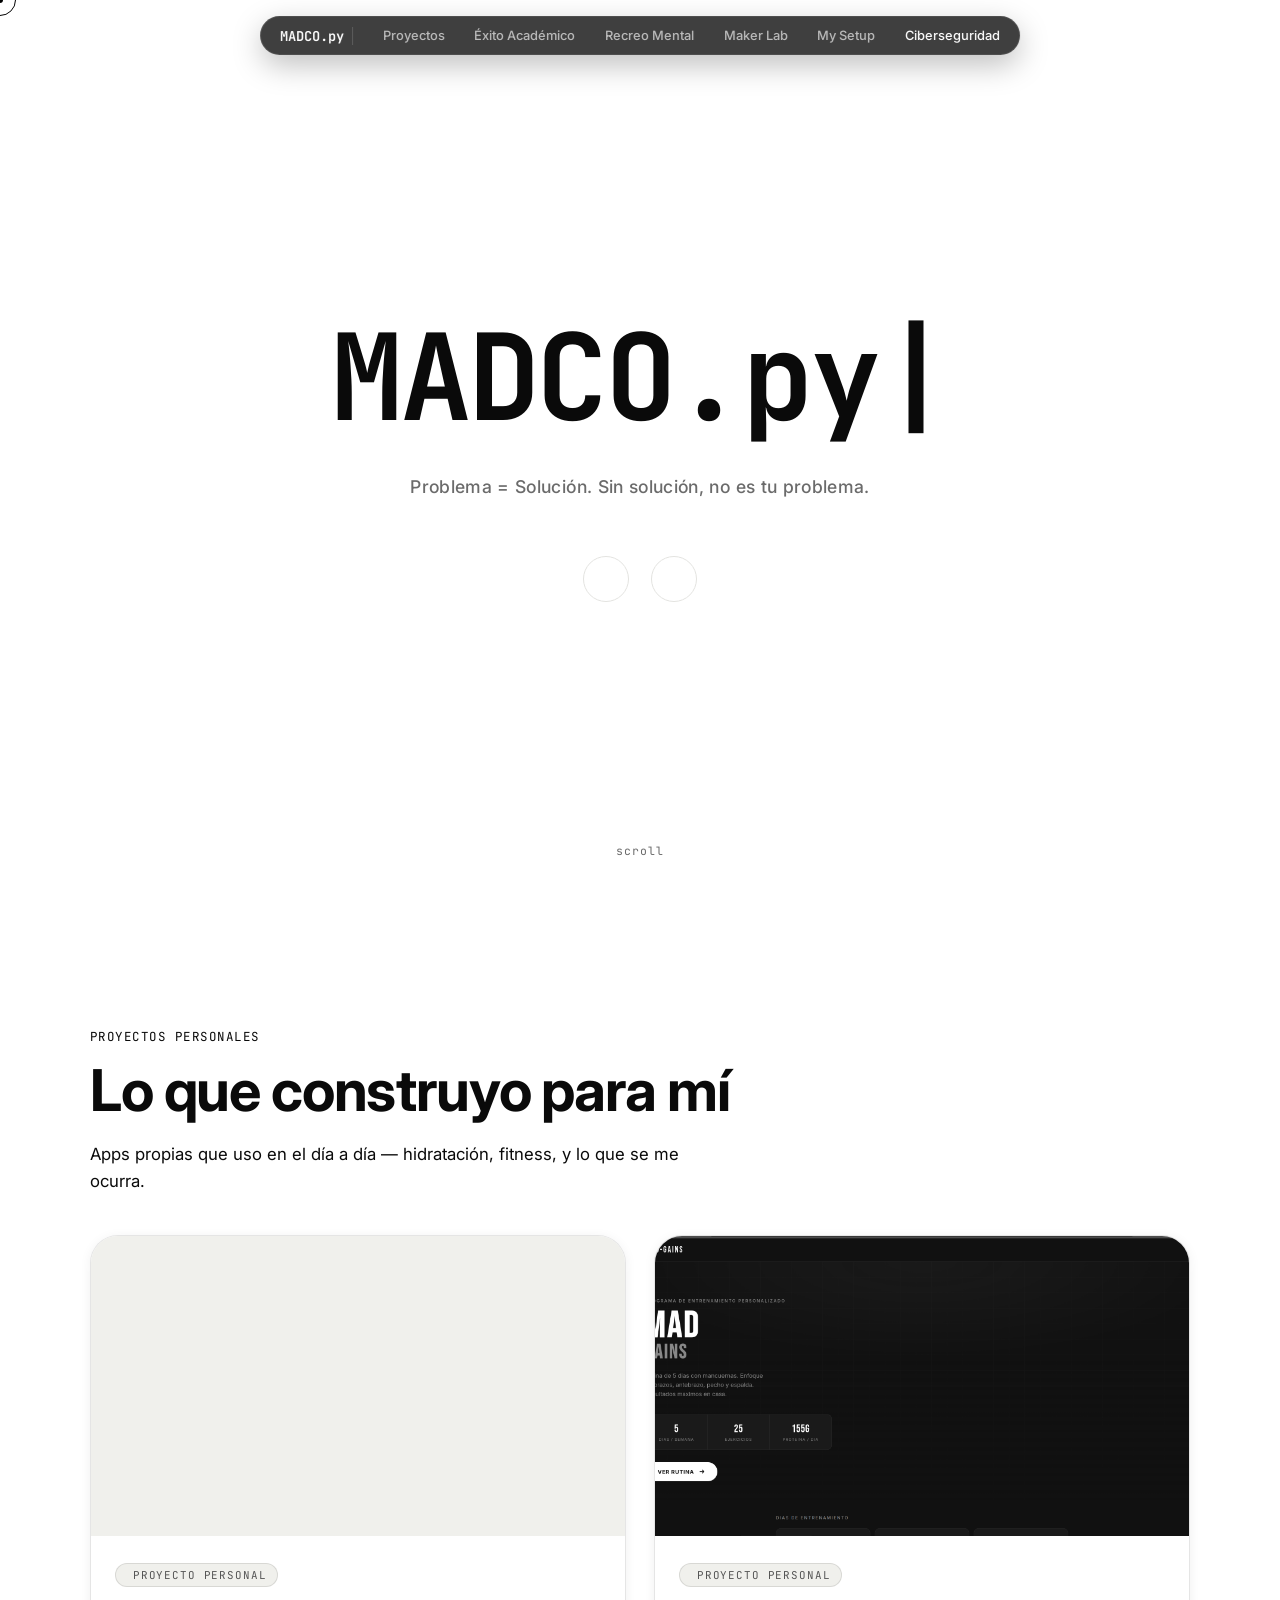
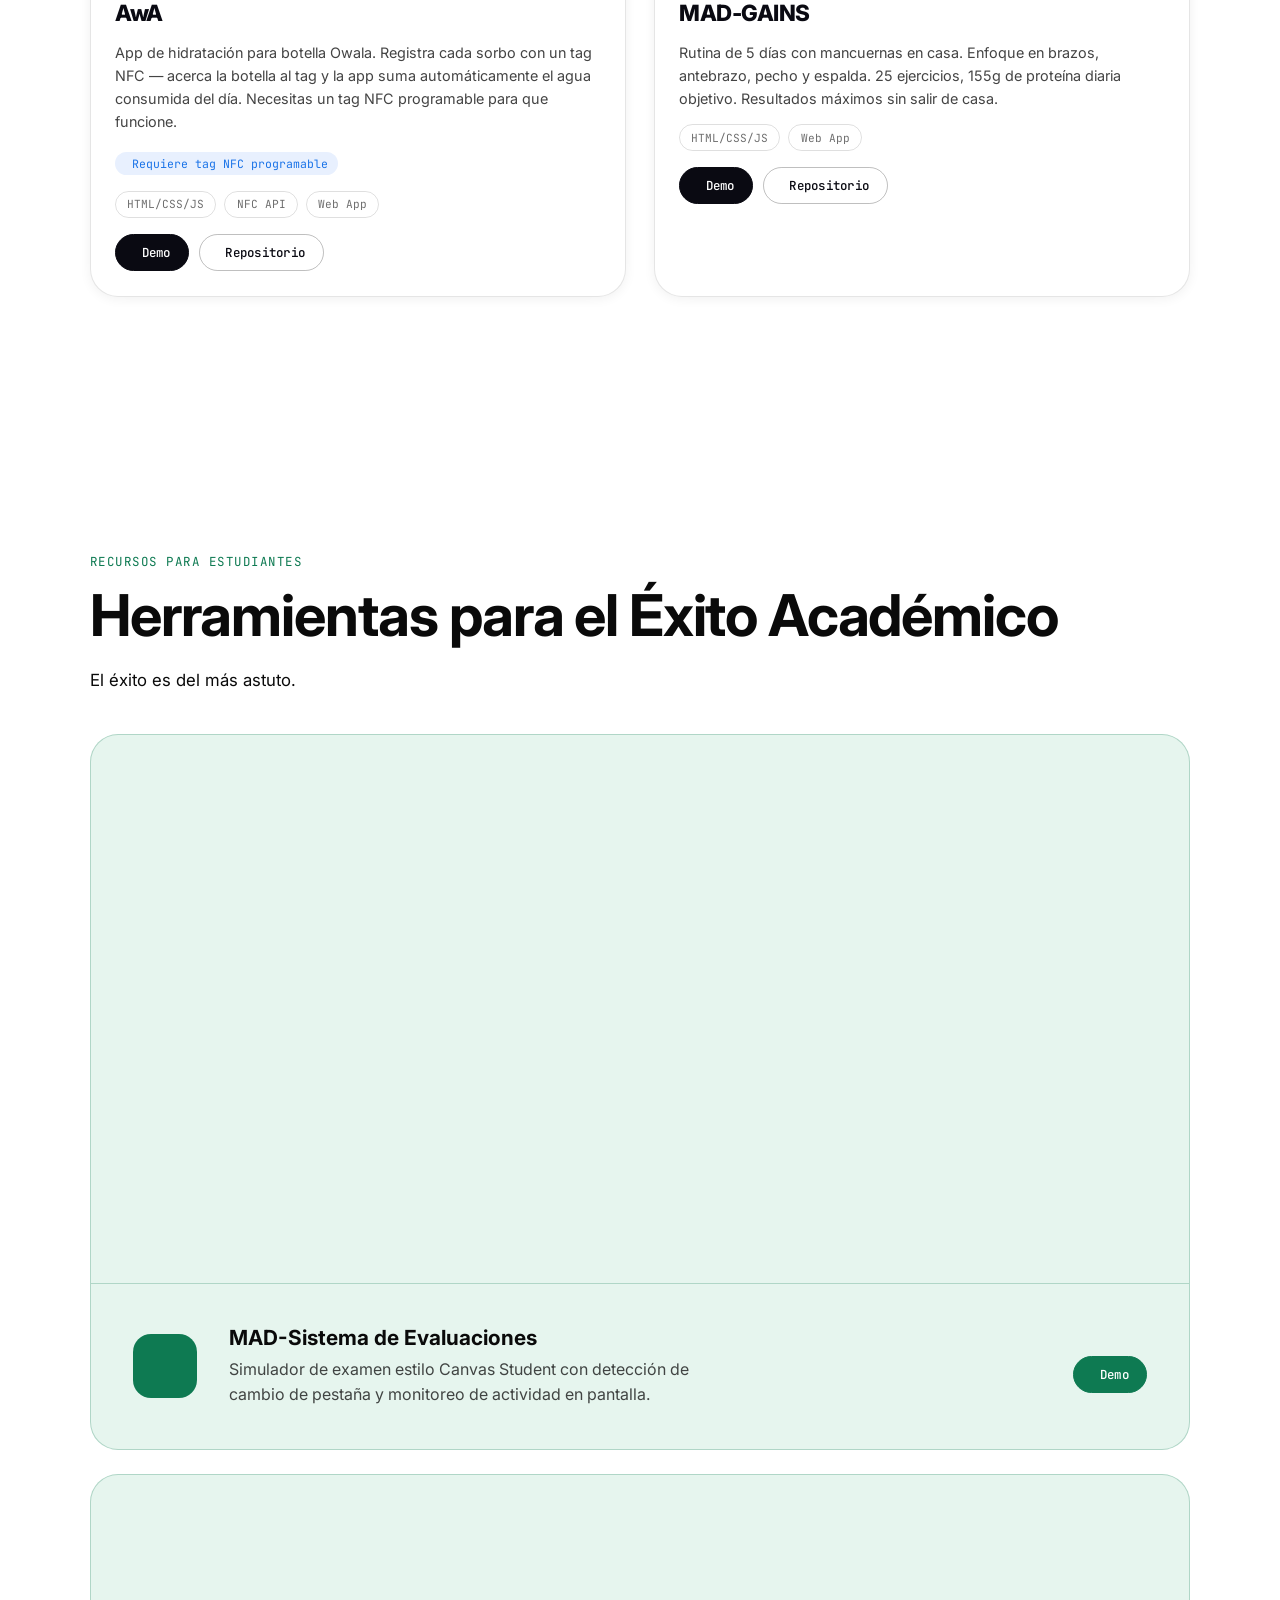
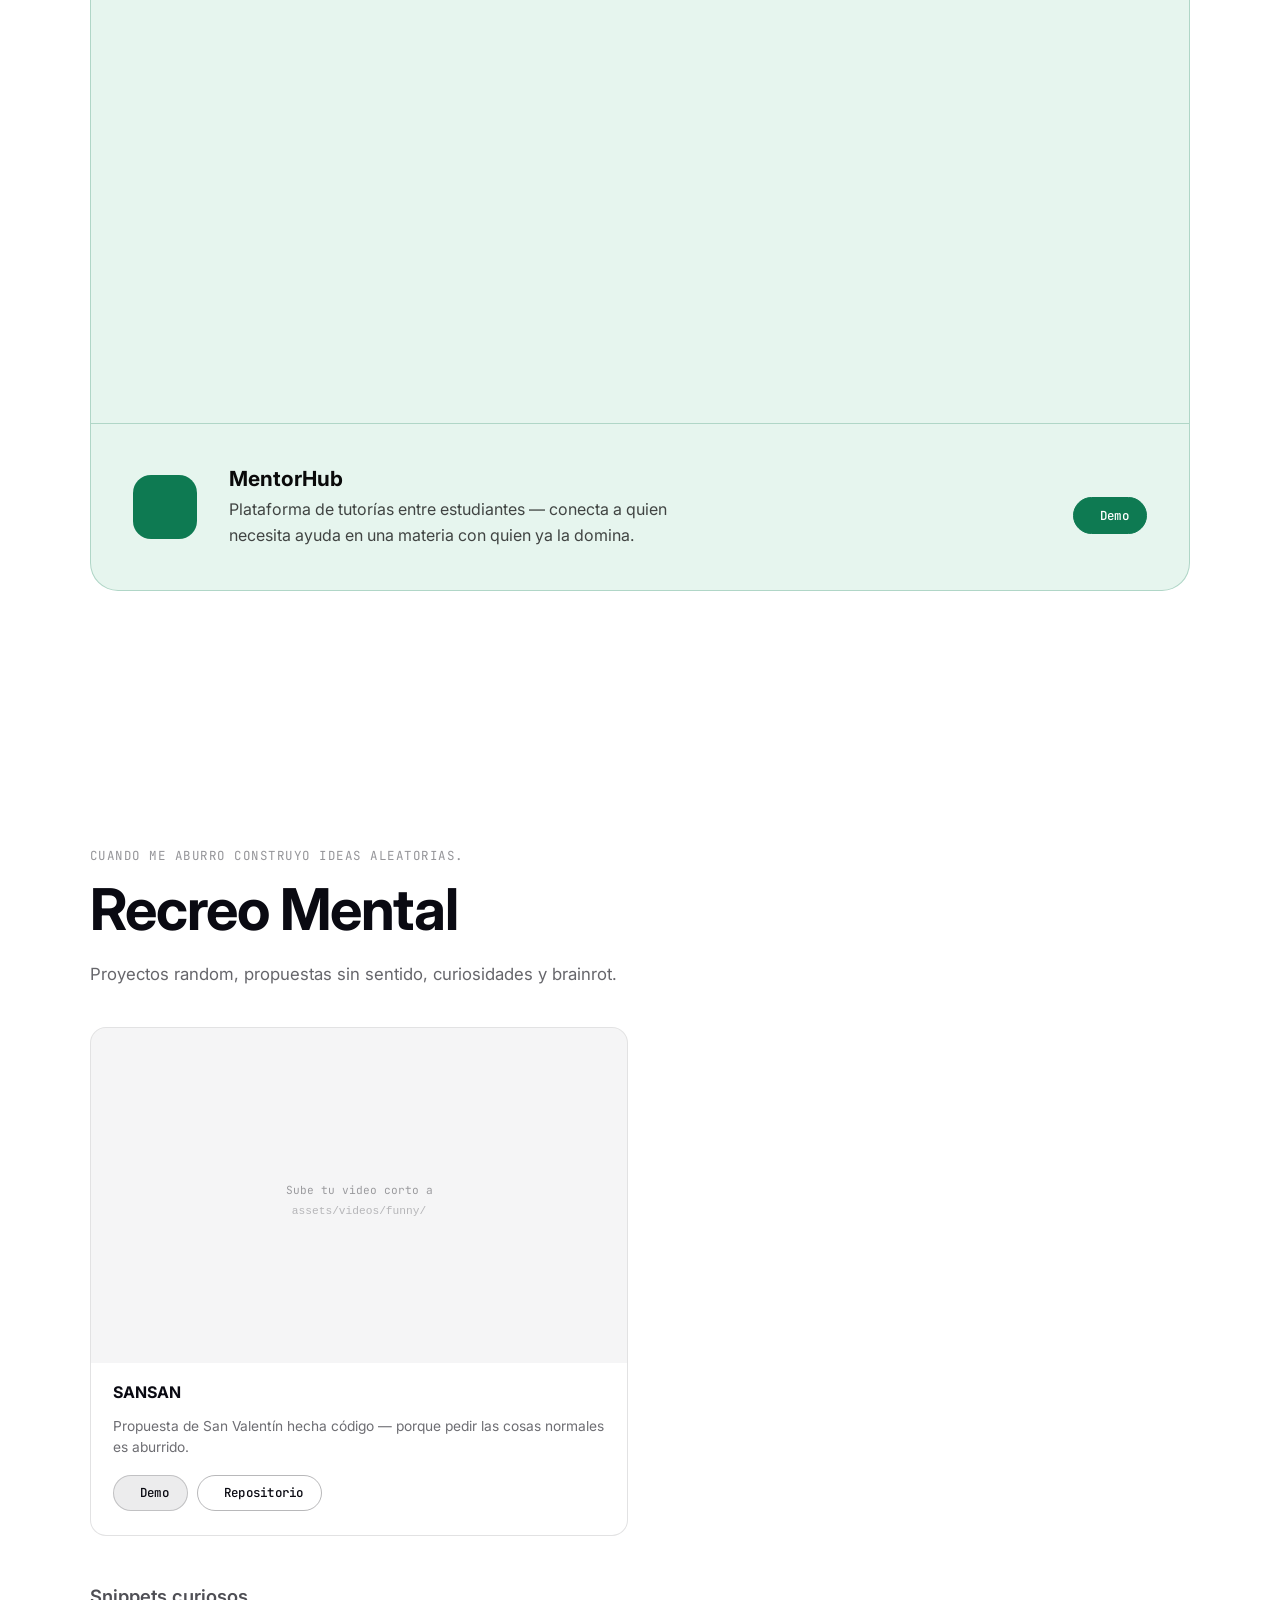
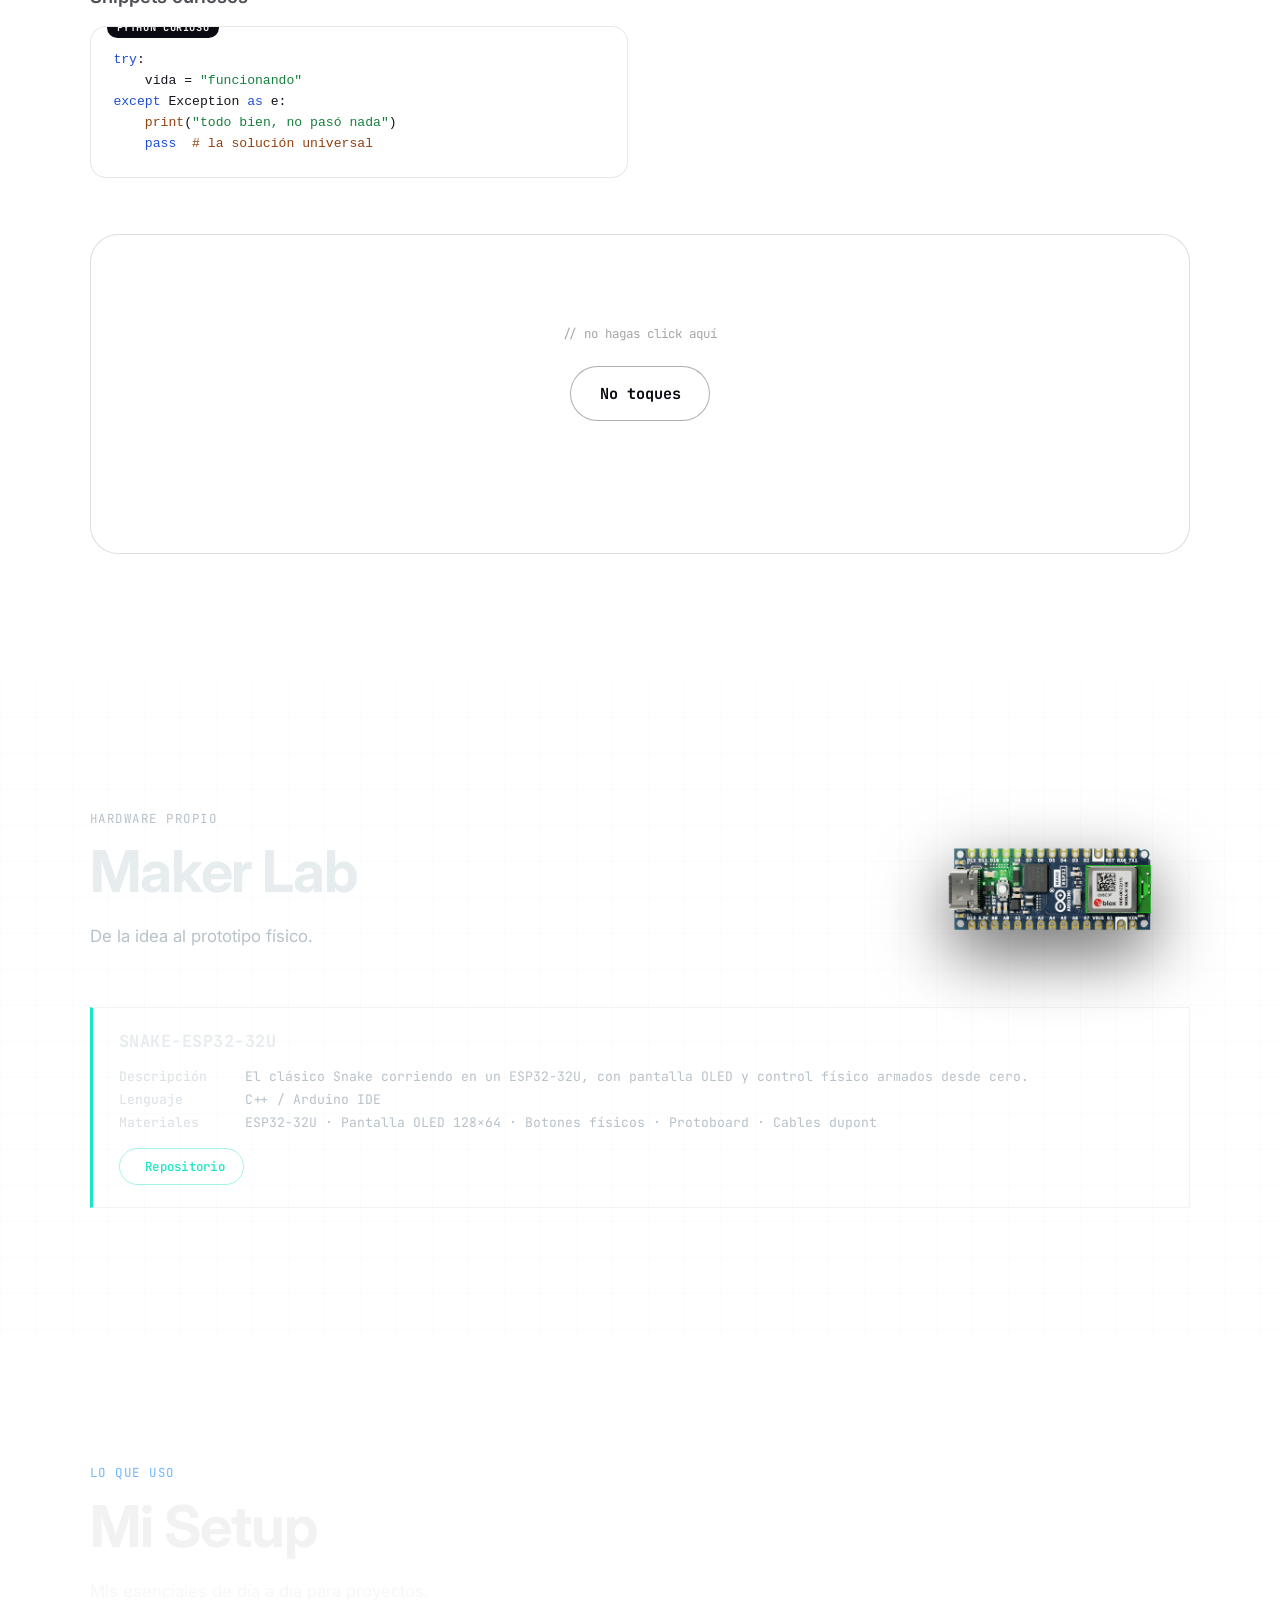
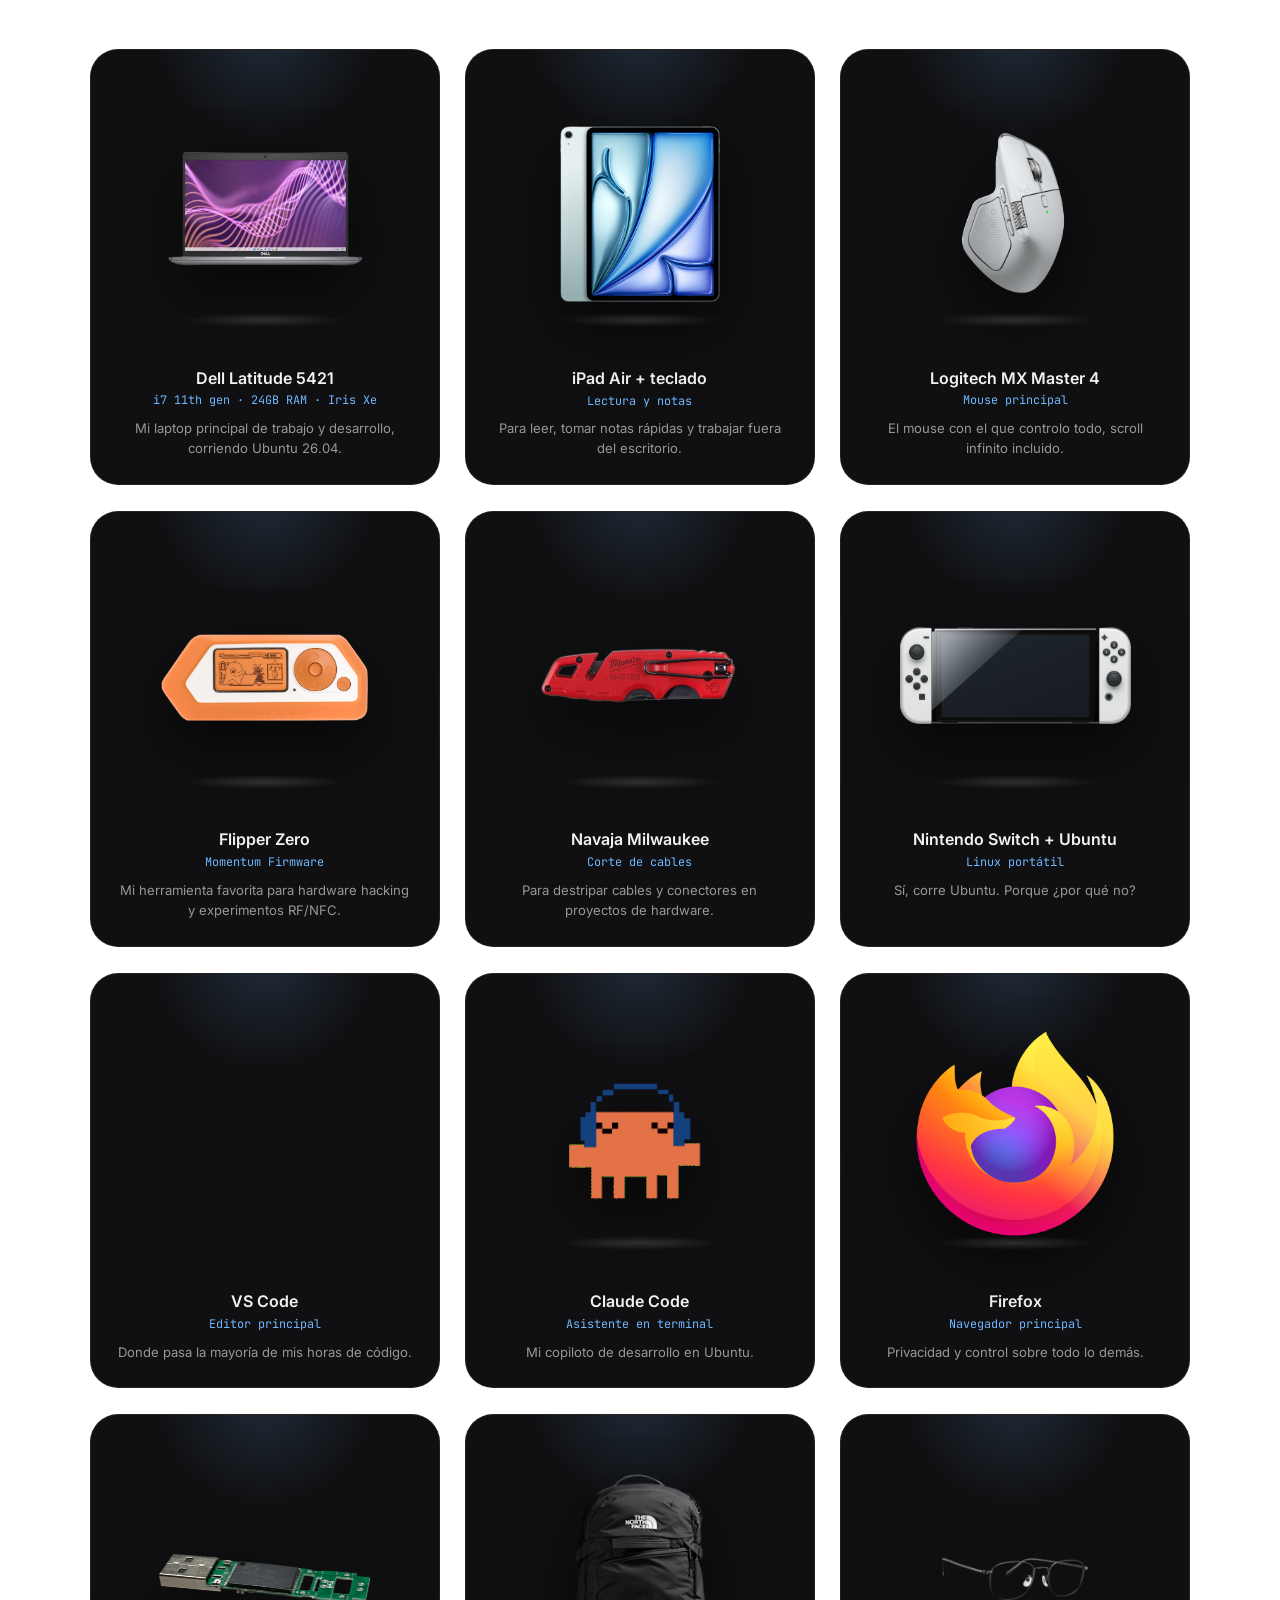
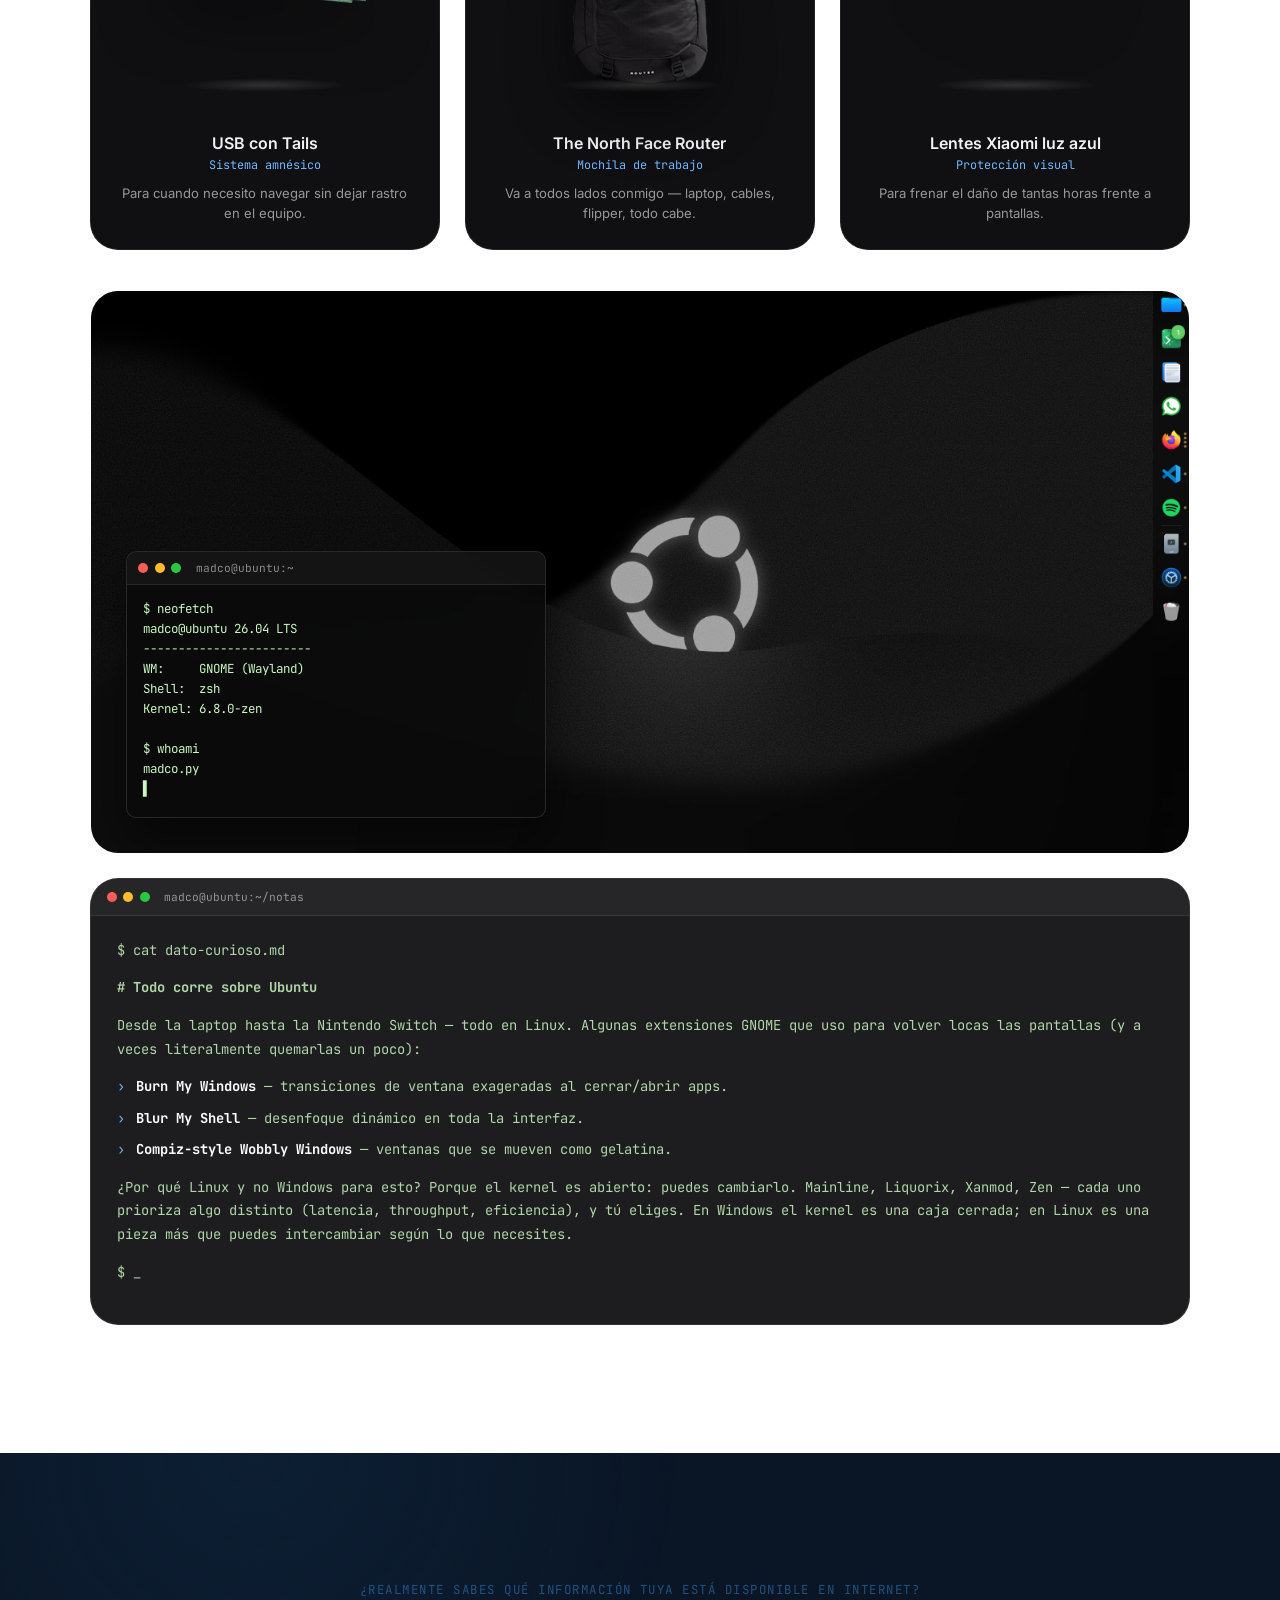
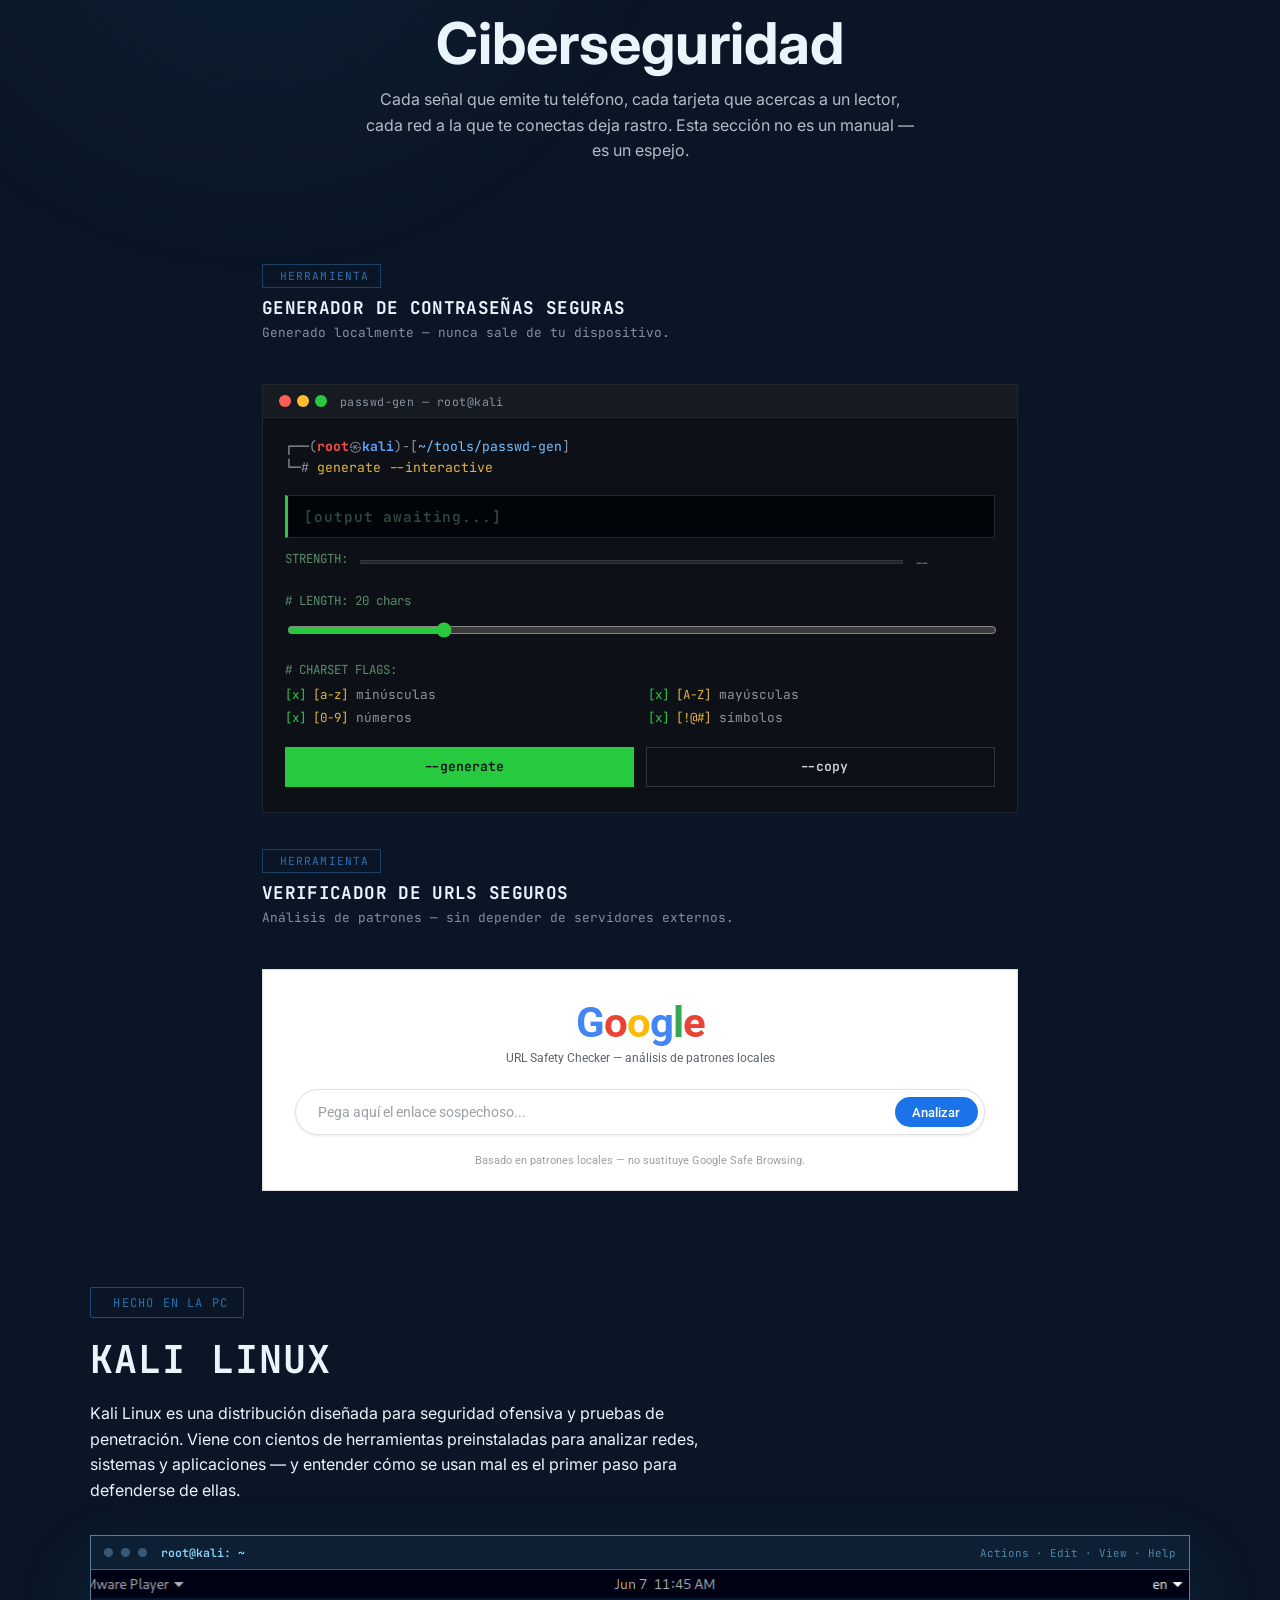
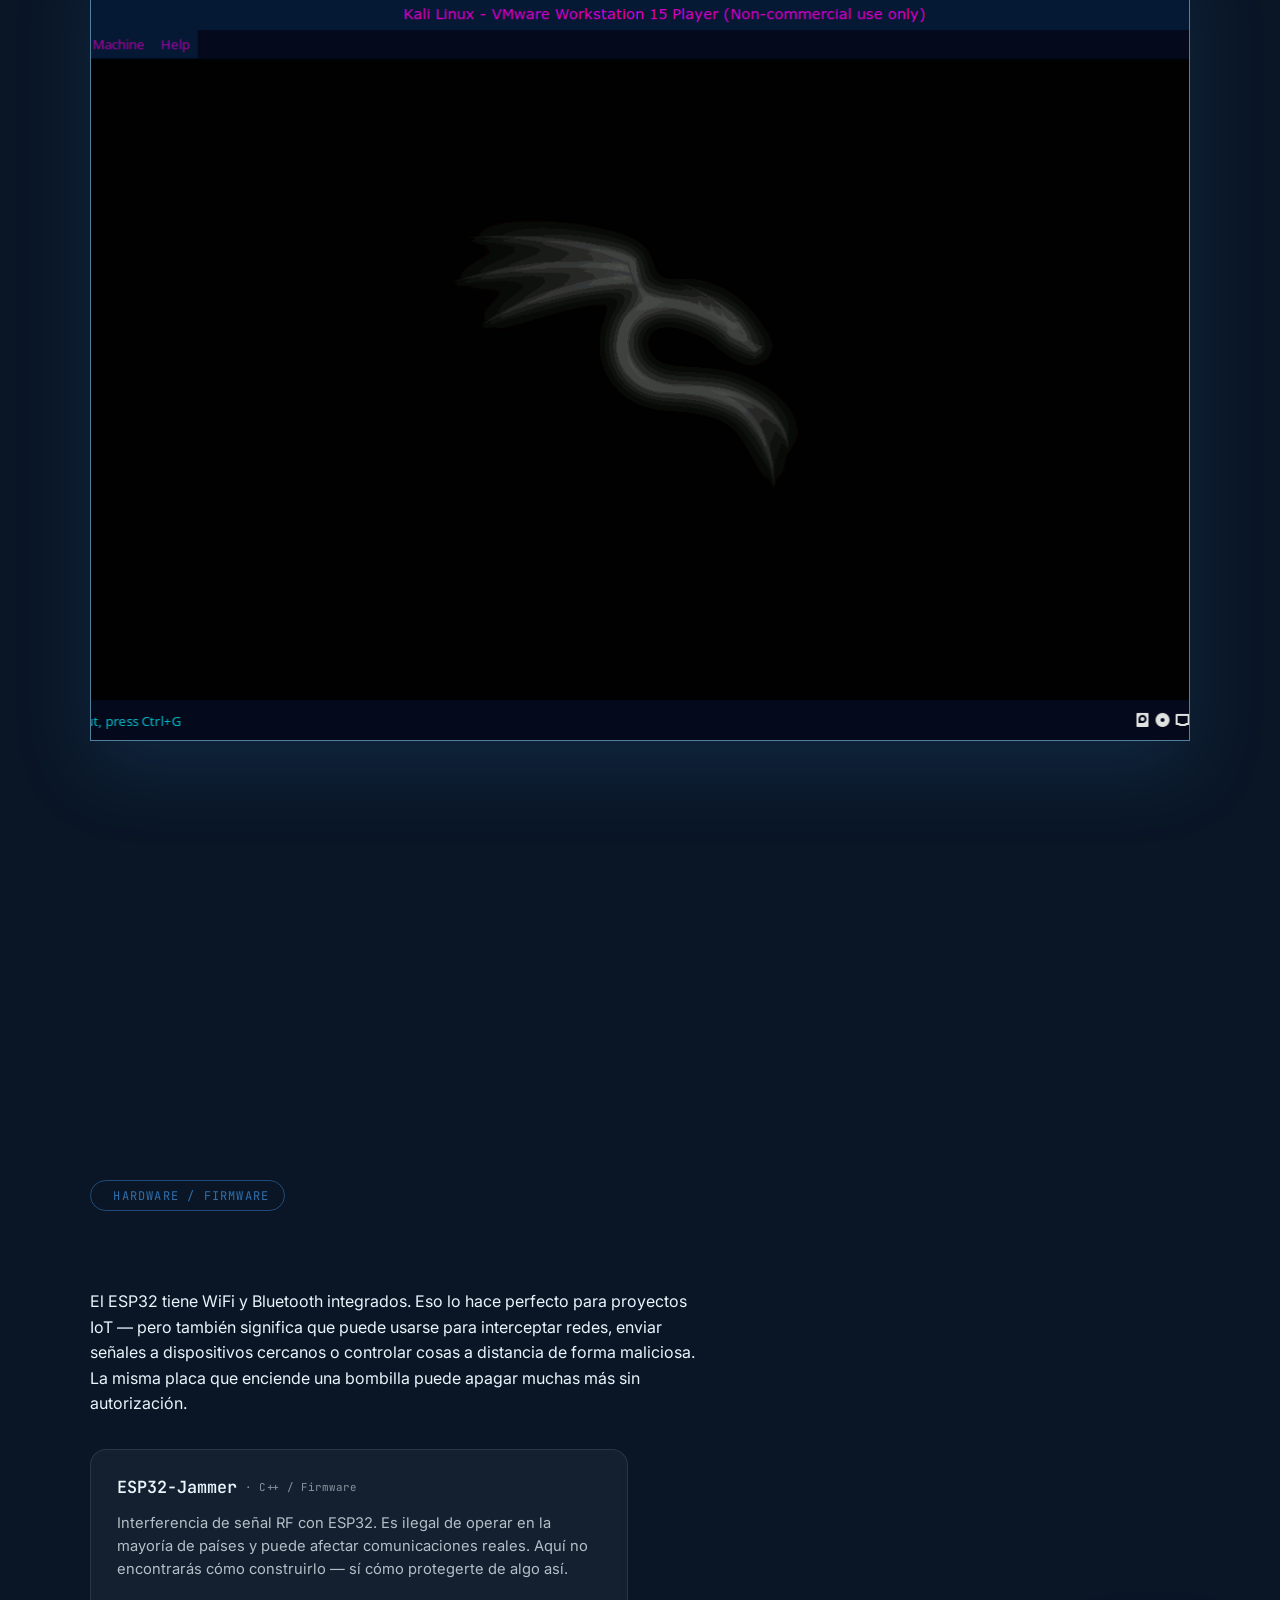
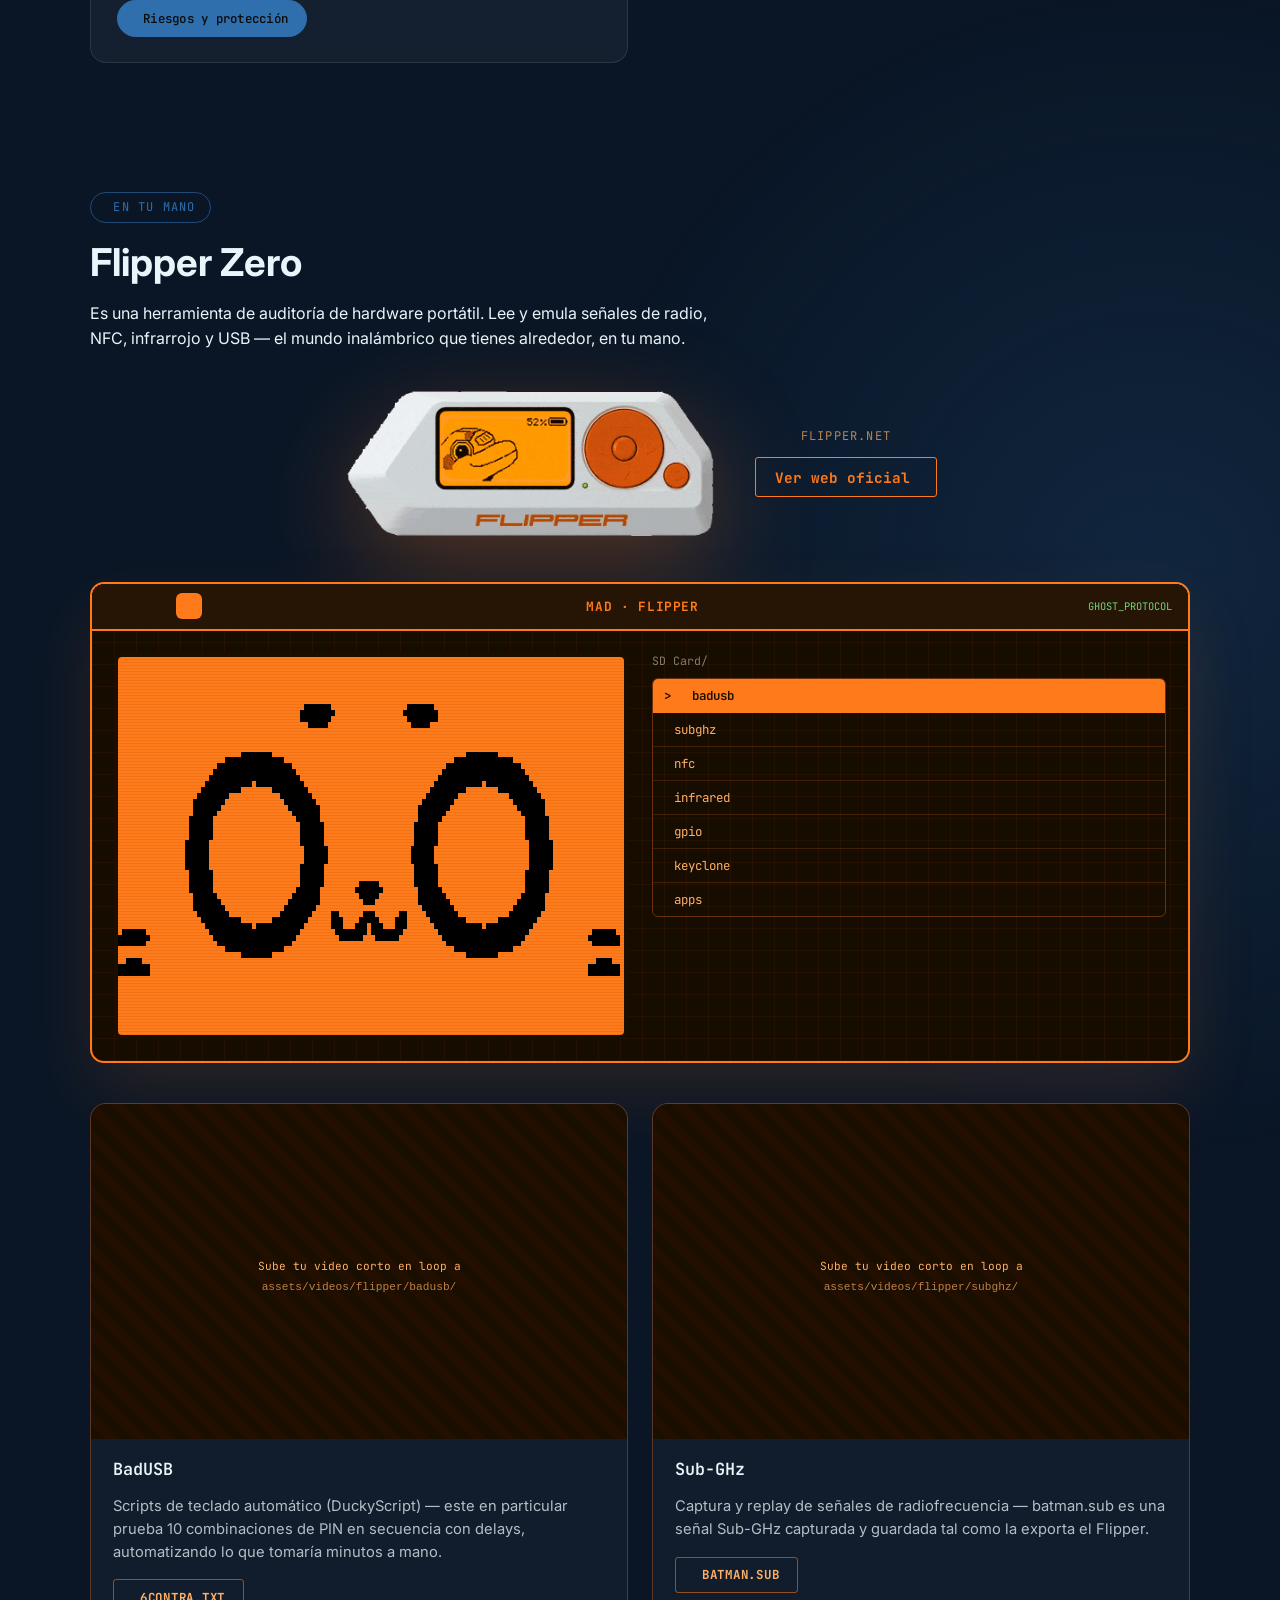
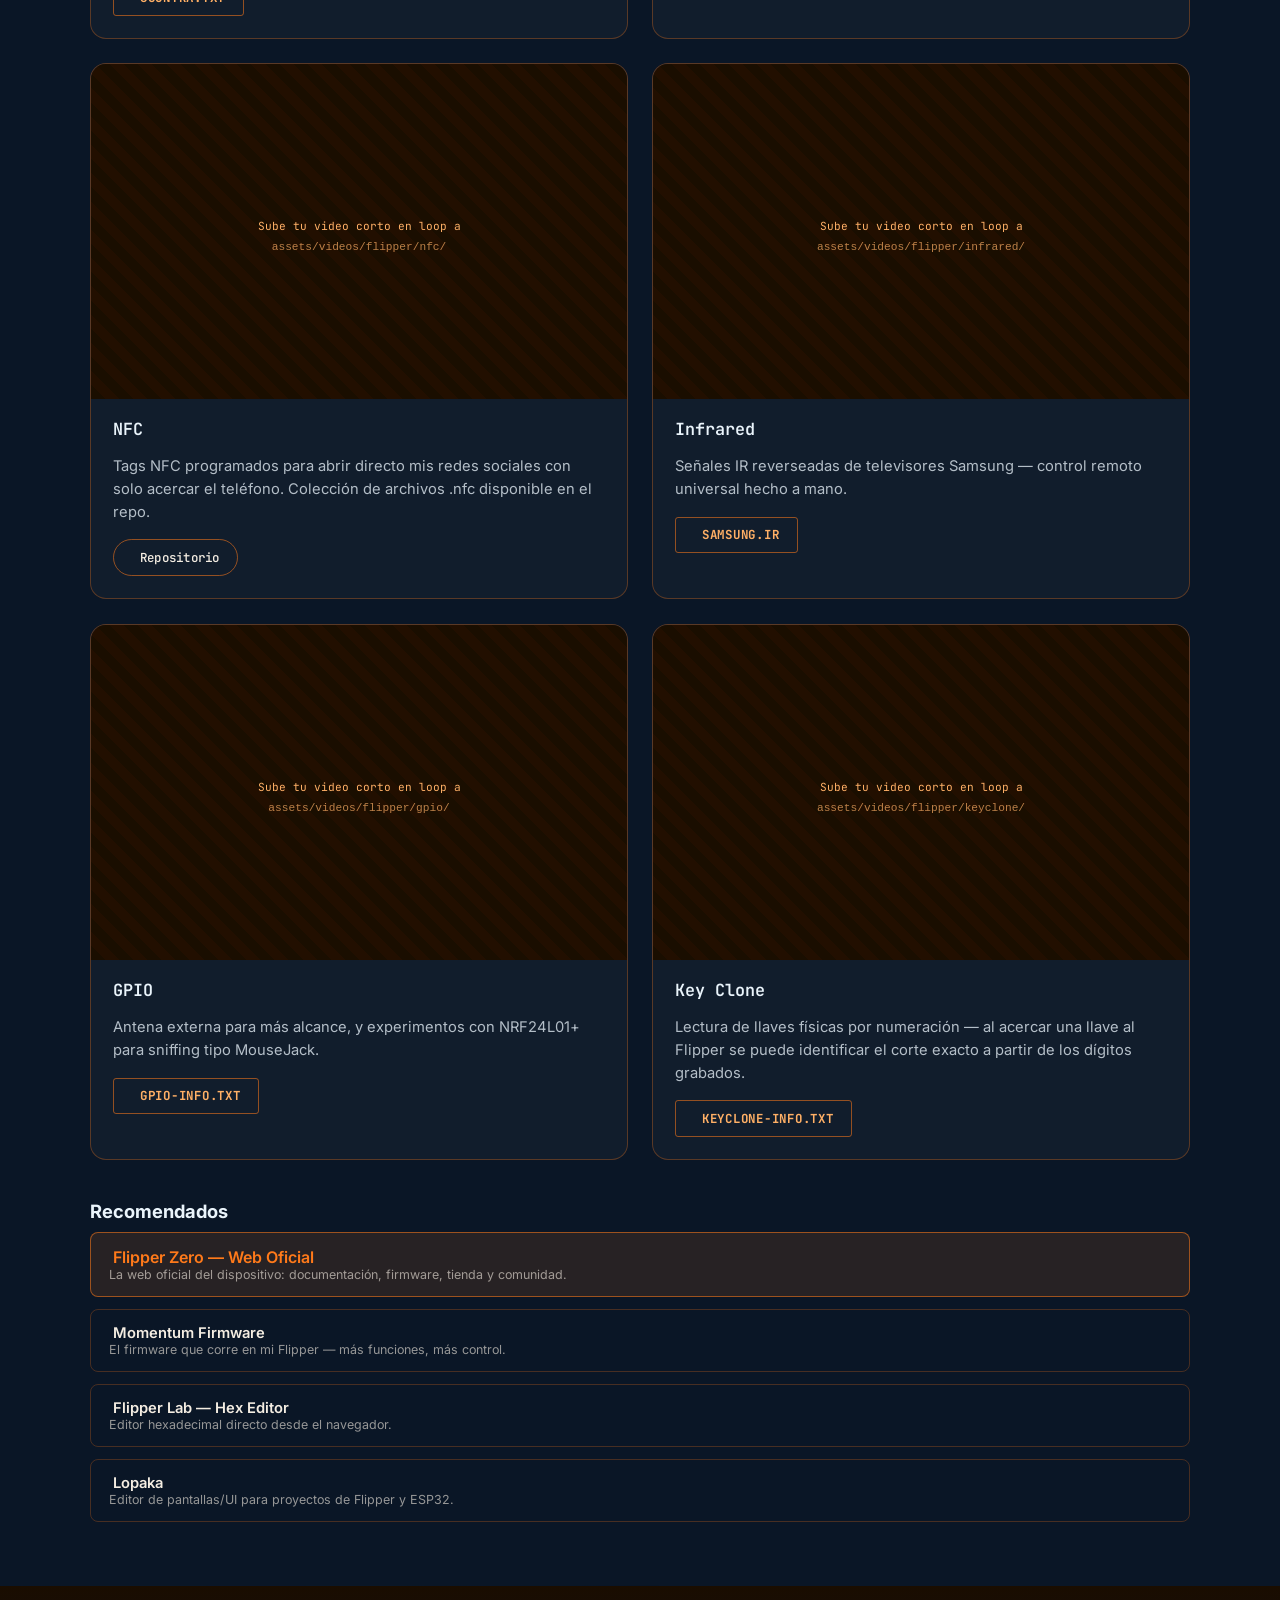
==== madweb/madweb/index.html @ 79e35814 "NEW" ====
<!DOCTYPE html>
<html lang="es">
<head>
<meta charset="UTF-8">
<meta name="viewport" content="width=device-width, initial-scale=1.0, viewport-fit=cover">
<title>MADCO.py</title>
<meta name="description" content="MADCO.py — builder, hacker, curioso. Hub de proyectos personales, ciberseguridad, hardware hacking y cosas divertidas.">

<link rel="preconnect" href="https://fonts.googleapis.com">
<link rel="preconnect" href="https://fonts.gstatic.com" crossorigin>
<link href="https://fonts.googleapis.com/css2?family=Roboto:wght@400;500;700&family=Inter:wght@400;500;600;700;800&family=JetBrains+Mono:wght@400;500;600;700&display=swap" rel="stylesheet">
<link rel="stylesheet" href="https://unpkg.com/@phosphor-icons/web@2.1.1/src/regular/style.css">
<link rel="stylesheet" href="https://unpkg.com/@phosphor-icons/web@2.1.1/src/bold/style.css">

<link rel="stylesheet" href="css/variables.css">
<link rel="stylesheet" href="css/components.css">
<link rel="stylesheet" href="css/hero-freelance.css">
<link rel="stylesheet" href="css/funny-clean.css">
<link rel="stylesheet" href="css/ciberseguridad.css">
<link rel="stylesheet" href="css/esp32.css">
<link rel="stylesheet" href="css/lectura.css">
<link rel="stylesheet" href="css/estudiantes.css">
<link rel="stylesheet" href="css/setup.css">
<link rel="stylesheet" href="css/sections-new.css">
<link rel="stylesheet" href="css/mobile.css">
</head>
<body>

<!-- Fondo global controlado por JS -->
<div id="page-bg"></div>

<!-- ============ NAV ============ -->
<nav class="nav">
  <span class="nav__brand">MADCO.py</span>
  <a class="nav__link" href="#personal"><i class="ph ph-code-block"></i> Proyectos</a>
  <a class="nav__link" href="#estudiantes"><i class="ph ph-graduation-cap"></i> Éxito Académico</a>
  <a class="nav__link" href="#funny"><i class="ph ph-confetti"></i> Recreo Mental</a>
  <a class="nav__link" href="#esp32"><i class="ph ph-cpu"></i> Maker Lab</a>
  <a class="nav__link" href="#setup"><i class="ph ph-desktop"></i> My Setup</a>
  <a class="nav__link" href="#ciberseguridad"><i class="ph ph-shield-check"></i> Ciberseguridad</a>
</nav>

<!-- ============ HERO ============ -->
<header class="hero" id="hero">
  <h1 class="hero__filename" data-typing-target="MADCO.py">MADCO.py</h1>
  <p class="hero__tagline">Problema = Solución. Sin solución, no es tu problema.</p>
  <div class="hero__socials" data-mount="hero-socials"></div>
  <div class="hero__scroll-hint">
    <span>scroll</span>
    <i class="ph ph-arrow-down"></i>
  </div>
</header>

<!-- ============ PROYECTOS PERSONALES ============ -->
<section class="section personal page-section" id="personal" data-bg-color="245,245,243">
  <div class="section__inner">
    <div class="section__eyebrow reveal">Proyectos personales</div>
    <h2 class="section__title reveal">Lo que construyo para mí</h2>
    <p class="section__lead reveal">Apps propias que uso en el día a día — hidratación, fitness, y lo que se me ocurra.</p>
    <div class="personal-grid" data-mount="personal"></div>
  </div>
</section>

<!-- ============ ESTUDIANTES ============ -->
<section class="section estudiantes page-section" id="estudiantes" data-bg-color="240,240,236">
  <div class="section__inner">
    <div class="section__eyebrow estudiantes__eyebrow reveal">Recursos para estudiantes</div>
    <h2 class="section__title reveal">Herramientas para el Éxito Académico</h2>
    <p class="section__lead reveal">El éxito es del más astuto.</p>
    <div style="margin-top:2.5rem;" data-mount="student"></div>
  </div>
</section>

<!-- ============ COSAS GRACIOSAS (versión limpia) ============ -->
<section class="section funny-clean page-section" id="funny" data-bg-color="232,232,226">
  <div class="section__inner">
    <div class="section__eyebrow funny-clean__eyebrow reveal">Cuando me aburro construyo ideas aleatorias.</div>
    <h2 class="section__title funny-clean__title reveal">Recreo Mental</h2>
    <p class="section__lead funny-clean__lead reveal">Proyectos random, propuestas sin sentido, curiosidades y brainrot.</p>

    <div class="grid grid-2" style="margin-top:2.5rem;" data-mount="funny-projects"></div>

    <h3 class="funny-clean__subhead reveal">Snippets curiosos</h3>
    <div class="grid grid-2" style="margin-top:1.2rem;" data-mount="funny-snippets"></div>

    <div class="chaos-zone reveal" data-chaos-zone>
      <div class="chaos-zone__label">// no hagas click aquí</div>
      <button class="chaos-btn" data-chaos-initial>No toques</button>
      <div class="chaos-zone__done" data-chaos-done>Bueno, ya paraste el caos. Sabía que ibas a tocarlo.</div>
    </div>
  </div>
</section>

<!-- ============ ARDUINO & ESP32 ============ -->
<section class="section esp32 page-section" id="esp32" data-bg-color="12,13,13">
  <div class="section__inner">
    <div class="esp32__intro">
      <div>
        <div class="section__eyebrow esp32__eyebrow reveal">Hardware propio</div>
        <h2 class="section__title esp32__title reveal">Maker Lab</h2>
        <p class="section__lead reveal" style="color:var(--esp32-silver)">De la idea al prototipo físico.</p>
      </div>
      <img class="esp32-board-badge reveal" src="assets/img/esp32/esp32-board.gif" alt="Placa ESP32">
    </div>
    <div class="maker-list" data-mount="esp32"></div>
  </div>
</section>

<!-- ============ MI SETUP ============ -->
<section class="section setup page-section" id="setup" data-bg-color="28,26,24">
  <div class="section__inner">
    <div class="section__eyebrow setup__eyebrow reveal">Lo que uso</div>
    <h2 class="section__title setup__title reveal">Mi Setup</h2>
    <p class="section__lead setup__lead reveal">Mis esenciales de día a día para proyectos.</p>
    <div class="product-grid" style="margin-top:2.8rem;" data-mount="setup"></div>

    <div class="desktop-showcase reveal">
      <img class="desktop-showcase__bg" src="assets/img/setup/ubuntu-desktop.png" alt="Escritorio de Ubuntu de MADCO.py">
      <div class="terminal-overlay">
        <div class="terminal-overlay__bar">
          <span class="terminal-overlay__dot" style="background:#ff5f56"></span>
          <span class="terminal-overlay__dot" style="background:#ffbd2e"></span>
          <span class="terminal-overlay__dot" style="background:#27c93f"></span>
          <span class="terminal-overlay__title">madco@ubuntu:~</span>
        </div>
        <pre class="terminal-overlay__body" id="ubuntu-terminal-body"></pre>
      </div>
    </div>

    <div class="terminal-panel reveal">
      <div class="terminal-panel__bar">
        <span class="terminal-overlay__dot" style="background:#ff5f56"></span>
        <span class="terminal-overlay__dot" style="background:#ffbd2e"></span>
        <span class="terminal-overlay__dot" style="background:#27c93f"></span>
        <span class="terminal-overlay__title">madco@ubuntu:~/notas</span>
      </div>
      <div class="terminal-panel__body">
        <p class="terminal-panel__prompt">$ cat dato-curioso.md</p>
        <p class="terminal-panel__h"># Todo corre sobre Ubuntu</p>
        <p>Desde la laptop hasta la Nintendo Switch — todo en Linux. Algunas extensiones GNOME que uso para volver locas las pantallas (y a veces literalmente quemarlas un poco):</p>
        <ul>
          <li><strong>Burn My Windows</strong> — transiciones de ventana exageradas al cerrar/abrir apps.</li>
          <li><strong>Blur My Shell</strong> — desenfoque dinámico en toda la interfaz.</li>
          <li><strong>Compiz-style Wobbly Windows</strong> — ventanas que se mueven como gelatina.</li>
        </ul>
        <p>¿Por qué Linux y no Windows para esto? Porque el kernel es abierto: puedes cambiarlo. Mainline, Liquorix, Xanmod, Zen — cada uno prioriza algo distinto (latencia, throughput, eficiencia), y tú eliges. En Windows el kernel es una caja cerrada; en Linux es una pieza más que puedes intercambiar según lo que necesites.</p>
        <p class="terminal-panel__prompt">$ _</p>
      </div>
    </div>
  </div>
</section>

<!-- ============ CIBERSEGURIDAD ============ -->
<section class="ciber-path page-section" id="ciberseguridad" data-bg-color="10,22,38">

  <div class="ciber-path__intro reveal">
    <div class="section__eyebrow" style="color:var(--ciber-live-accent)">¿Realmente sabes qué información tuya está disponible en Internet?</div>
    <h2>Ciberseguridad</h2>
    <p>Cada señal que emite tu teléfono, cada tarjeta que acercas a un lector, cada red a la que te conectas deja rastro. Esta sección no es un manual — es un espejo.</p>
  </div>


  <!-- ============ HERRAMIENTAS INTERACTIVAS ============ -->
  <div class="ciber-tools">

    <div class="ciber-tool-heading">
      <span class="ciber-tool-heading__tag"><i class="ph ph-terminal-window"></i> Herramienta</span>
      <h4 class="ciber-tool-heading__title">Generador de Contraseñas Seguras</h4>
      <p class="ciber-tool-heading__desc">Generado localmente — nunca sale de tu dispositivo.</p>
    </div>
    <!-- TERMINAL KALI: Generador de contraseñas -->
    <div class="kali-term">
      <div class="kali-term__bar">
        <div class="kali-term__dots"><span></span><span></span><span></span></div>
        <span class="kali-term__title">passwd-gen — root@kali</span>
      </div>
      <div class="kali-term__body">
        <p class="kali-prompt"><span class="kp-path">┌──(<span class="kp-user">root</span>㉿<span class="kp-host">kali</span>)-[<span class="kp-dir">~/tools/passwd-gen</span>]</span></p>
        <p class="kali-prompt"><span class="kp-arrow">└─# </span><span class="kp-cmd">generate --interactive</span></p>

        <div class="kali-section">
          <input type="text" id="ciber-pwd-output" class="kali-output" readonly placeholder="[output awaiting...]">
          <div class="kali-strength-row">
            <span class="kali-comment">STRENGTH:</span>
            <div class="kali-strength-track"><div class="kali-strength-fill" id="ciber-strength-bar"></div></div>
            <span class="kali-strength-val" id="ciber-strength-label">--</span>
          </div>
        </div>

        <div class="kali-section">
          <span class="kali-comment"># LENGTH: <span id="ciber-pwd-length-val">20</span> chars</span>
          <input type="range" id="ciber-pwd-length" min="8" max="64" value="20" class="kali-slider">
        </div>

        <div class="kali-section">
          <span class="kali-comment"># CHARSET FLAGS:</span>
          <div class="kali-opts">
            <label class="kali-opt"><input type="checkbox" id="ciber-opt-lower" checked><span class="kali-flag">[a-z]</span> minúsculas</label>
            <label class="kali-opt"><input type="checkbox" id="ciber-opt-upper" checked><span class="kali-flag">[A-Z]</span> mayúsculas</label>
            <label class="kali-opt"><input type="checkbox" id="ciber-opt-nums"  checked><span class="kali-flag">[0-9]</span> números</label>
            <label class="kali-opt"><input type="checkbox" id="ciber-opt-syms"  checked><span class="kali-flag">[!@#]</span> símbolos</label>
          </div>
        </div>

        <div class="kali-btns">
          <button id="ciber-gen-btn" class="kali-btn kali-btn--exec"><i class="ph ph-arrows-clockwise"></i> --generate</button>
          <button id="ciber-copy-btn" class="kali-btn kali-btn--copy"><i class="ph ph-copy"></i> --copy</button>
        </div>
      </div>
    </div>

    <div class="ciber-tool-heading">
      <span class="ciber-tool-heading__tag"><i class="ph ph-globe"></i> Herramienta</span>
      <h4 class="ciber-tool-heading__title">Verificador de URLs Seguros</h4>
      <p class="ciber-tool-heading__desc">Análisis de patrones — sin depender de servidores externos.</p>
    </div>
    <!-- GOOGLE STYLE: Analizador de URLs -->
    <div class="goog-card">
      <div class="goog-logo" aria-label="Google">
        <span style="color:#4285F4">G</span><span style="color:#EA4335">o</span><span style="color:#FBBC05">o</span><span style="color:#4285F4">g</span><span style="color:#34A853">l</span><span style="color:#EA4335">e</span>
      </div>
      <p class="goog-subtitle">URL Safety Checker — análisis de patrones locales</p>
      <div class="goog-searchbar">
        <i class="ph ph-magnifying-glass goog-searchbar__icon"></i>
        <input type="text" id="url-input" class="goog-searchbar__input" placeholder="Pega aquí el enlace sospechoso...">
        <button id="url-analyze-btn" class="goog-searchbar__btn">Analizar</button>
      </div>
      <div id="url-result"></div>
      <p class="goog-disclaimer">Basado en patrones locales — no sustituye Google Safe Browsing.</p>
    </div>

  </div>

  <div class="ciber-block" id="ciber-bloque-kali">
    <div class="ciber-block__inner">
      <span class="ciber-block__tag"><i class="ph ph-terminal-window"></i> Hecho en la PC</span>
      <h3 class="ciber-block__title reveal">Kali Linux</h3>
      <p class="ciber-block__lead reveal">Kali Linux es una distribución diseñada para seguridad ofensiva y pruebas de penetración. Viene con cientos de herramientas preinstaladas para analizar redes, sistemas y aplicaciones — y entender cómo se usan mal es el primer paso para defenderse de ellas.</p>
      <div class="kali-window reveal">
        <div class="kali-window__bar">
          <span class="kali-window__dot"></span><span class="kali-window__dot"></span><span class="kali-window__dot"></span>
          <span class="kali-window__title">root@kali: ~</span>
          <span class="kali-window__menu">Actions · Edit · View · Help</span>
        </div>
        <div class="kali-window__screen">
          <img src="assets/img/ciberseguridad/kali-undercover.gif" alt="Kali Linux" class="kali-window__gif">
        </div>
      </div>
      <div class="grid grid-2" data-mount="ciber-kali"></div>
    </div>
  </div>

  <div class="ciber-block" id="ciber-bloque-esp32">
    <div class="ciber-block__inner">
      <span class="ciber-block__tag"><i class="ph ph-cpu"></i> Hardware / Firmware</span>
      <h3 class="ciber-block__title reveal">ESP32</h3>
      <p class="ciber-block__lead reveal">El ESP32 tiene WiFi y Bluetooth integrados. Eso lo hace perfecto para proyectos IoT — pero también significa que puede usarse para interceptar redes, enviar señales a dispositivos cercanos o controlar cosas a distancia de forma maliciosa. La misma placa que enciende una bombilla puede apagar muchas más sin autorización.</p>
      <div class="grid grid-2" data-mount="ciber-esp32"></div>
    </div>
  </div>

  <div class="ciber-block" id="ciber-bloque-flipper">
    <div class="ciber-block__inner">
      <span class="ciber-block__tag"><i class="ph ph-game-controller"></i> En tu mano</span>
      <h3 class="ciber-block__title reveal">Flipper Zero</h3>
      <p class="ciber-block__lead reveal">Es una herramienta de auditoría de hardware portátil. Lee y emula señales de radio, NFC, infrarrojo y USB — el mundo inalámbrico que tienes alrededor, en tu mano.</p>

      <!-- Flipper Zero device reveal -->
      <div class="flipper-device-reveal reveal">
        <img src="assets/img/ciberseguridad/flipper-device.gif" alt="Flipper Zero" class="flipper-device-gif">
        <div class="flipper-device-label">
          <span class="flipper-device-label__tag">flipper.net</span>
          <a href="https://flipper.net/" target="_blank" rel="noopener" class="flipper-device-label__link">
            Ver web oficial <i class="ph ph-arrow-up-right"></i>
          </a>
        </div>
      </div>

      <div class="flipper-window reveal">
        <div class="flipper-window__bar">
          <div class="flipper-window__tabs">
            <span class="flipper-window__tab"><i class="ph ph-info"></i></span>
            <span class="flipper-window__tab"><i class="ph ph-wrench"></i></span>
            <span class="flipper-window__tab is-active"><i class="ph ph-folder"></i></span>
          </div>
          <span class="flipper-window__brand">MAD · FLIPPER</span>
          <span class="flipper-window__status"><i class="ph ph-usb"></i> <span data-flipper-status>GHOST_PROTOCOL</span></span>
        </div>
        <div class="flipper-window__body">
          <div class="flipper-screen">
            <canvas id="flipper-mascot-canvas" class="flipper-screen__canvas"></canvas>
            <div class="flipper-screen__scanline"></div>
          </div>
          <div class="flipper-fs">
            <div class="flipper-fs__path">SD Card/</div>
            <div class="flipper-fs__list">
              <button class="flipper-fs__row is-active" data-folder-target="badusb"><i class="ph ph-folder"></i> badusb</button>
              <button class="flipper-fs__row" data-folder-target="subghz"><i class="ph ph-folder"></i> subghz</button>
              <button class="flipper-fs__row" data-folder-target="nfc"><i class="ph ph-folder"></i> nfc</button>
              <button class="flipper-fs__row" data-folder-target="infrared"><i class="ph ph-folder"></i> infrared</button>
              <button class="flipper-fs__row" data-folder-target="gpio"><i class="ph ph-folder"></i> gpio</button>
              <button class="flipper-fs__row" data-folder-target="keyclone"><i class="ph ph-folder"></i> keyclone</button>
              <button class="flipper-fs__row" data-folder-target="apps"><i class="ph ph-folder"></i> apps</button>
            </div>
          </div>
        </div>
      </div>

      <div class="grid grid-2" data-mount="flipper-projects"></div>

      <h4 class="ciber-block__title" id="flipper-recommended-anchor" style="font-size:1.15rem; margin-top:2.5rem;">Recomendados</h4>
      <div class="reco-list" data-mount="flipper-recommended"></div>
    </div>
  </div>
</section>

<!-- GRADIENT BRIDGE: Ciber → Hobbies -->
<div class="gradient-bridge" style="background:linear-gradient(to bottom, #1a0d00, #10101a)"></div>

<!-- ============ HOBBIES ============ -->
<section class="section hobbies page-section" id="hobbies" data-bg-color="16,16,26">
  <div class="section__inner">
    <div class="section__eyebrow hobbies__eyebrow reveal">Cuando no codifico</div>
    <h2 class="section__title reveal" style="color:#e8e8e4;">Hobbies</h2>
    <div class="hobbies__layout reveal">
      <div class="chess-wrap">
        <div class="chess-top-bar">
          <span class="chess-turn-indicator chess-turn--black">♟ Negras (IA Expert)</span>
        </div>
        <div id="chess-board"></div>
        <div class="chess-bottom-bar">
          <span class="chess-turn-indicator chess-turn--white">♙ Blancas (Tú)</span>
          <span id="chess-status" class="chess-status">Tu turno — Blancas</span>
        </div>
        <div class="hobbies__chess-hint"><i class="ph ph-cursor-click"></i> Click en una pieza para moverla — la IA responde</div>
      </div>
      <div class="hobbies__side">
        <div class="hobbies__list" data-mount="hobbies"></div>
      </div>
    </div>
  </div>
</section>

<!-- ============ FOOTER ============ -->
<footer class="footer">
  <div class="nav__brand" style="border:none; font-size:1.2rem;">MADCO.py</div>
  <div class="footer__socials" data-mount="footer-socials"></div>
  <p class="footer__note">Sitio construido a mano. Sin backend, sin tracking, sin nombre real.</p>
</footer>

<script src="js/data.js"></script>
<script src="js/cursor.js"></script>
<script src="js/observer.js"></script>
<script src="js/hero-typing.js"></script>
<script src="js/ciber-path.js"></script>
<script src="js/flipper-mascot.js"></script>
<script src="js/flipper-folders.js"></script>
<script src="js/funny.js"></script>
<script src="js/ubuntu-terminal.js"></script>
<script src="js/esp32-spin.js"></script>
<script src="js/page-morph.js"></script>
<script src="js/ciber-tools.js"></script>
<script src="js/chess.js"></script>
<script src="js/main.js"></script>
</body>
</html>
---- madweb/madweb/css/variables.css ----
/* ============================================================
   MADCO.py — Design Tokens
   Edita aquí para cambiar colores o fuentes de TODO el sitio.
   ============================================================ */

:root {
  /* ---- Base (Hero / Freelance / Nav) ---- */
  --base-bg: #ffffff;
  --base-bg-soft: #f7f7f5;
  --base-text: #0a0a0a;
  --base-text-muted: #6b6b6b;
  --base-border: #e3e3e0;
  --base-invert-bg: #0a0a0a;
  --base-invert-text: #ffffff;

  /* ---- Tipografía ---- */
  --font-display: 'Inter', -apple-system, BlinkMacSystemFont, sans-serif;
  --font-mono: 'JetBrains Mono', 'SF Mono', monospace;

  --fs-hero: clamp(3rem, 10vw, 7.5rem);
  --fs-h1: clamp(2.2rem, 5vw, 3.6rem);
  --fs-h2: clamp(1.6rem, 3.2vw, 2.4rem);
  --fs-body: 1.05rem;
  --fs-small: 0.85rem;

  /* ---- Espaciado ---- */
  --space-xs: 0.5rem;
  --space-sm: 1rem;
  --space-md: 2rem;
  --space-lg: 4rem;
  --space-xl: 8rem;

  --radius-sm: 8px;
  --radius-md: 16px;
  --radius-lg: 28px;

  --ease: cubic-bezier(0.16, 1, 0.3, 1);
  --dur: 0.5s;

  /* ============================================================
     CIBERSEGURIDAD — sendero único Kali (morado) → Flipper (naranja)
     Interpolado vía scroll en js/ciber-path.js
     ============================================================ */
  --ciber-bg: #0a1626;
  --ciber-bg-end: #1a0d00;
  --kali-primary: #2f6fad;
  --kali-accent: #8fd6ff;
  --kali-glow: #14304d;
  --flipper-primary: #ff7a1a;
  --flipper-accent: #ffb066;
  --flipper-white: #f4ede2;
  --ciber-text: #eaf4fb;

  /* ---- ESP32 ---- */
  --esp32-bg: #0c0d0d;
  --esp32-panel: #15171a;
  --esp32-silver: #b8c2c9;
  --esp32-turquoise: #19e6c4;
  --esp32-text: #e7ecee;

  /* ---- Lectura (cafetería) ---- */
  --lectura-bg: #1c130c;
  --lectura-panel: #2a1c11;
  --lectura-brown: #8a5a2b;
  --lectura-brown-light: #c79a5e;
  --lectura-green: #16332a;
  --lectura-green-light: #2f5c46;
  --lectura-cream: #ecdcc0;

  /* ---- Estudiantes (MentorHub) ---- */
  --edu-bg: #ffffff;
  --edu-green: #0e7a52;
  --edu-green-dark: #07432d;
  --edu-green-soft: #e6f5ee;
  --edu-text: #0a0a0a;

  /* ---- Mi Setup (Apple-style, dark premium) ---- */
  --setup-bg: #050505;
  --setup-panel: #101012;
  --setup-silver: #d8d8da;
  --setup-glow: #6fb8ff;
  --setup-text: #f2f2f2;

  /* ---- Cosas Graciosas (caos) ---- */
  --funny-bg: #0a0a0f;
  --funny-pink: #ff2d78;
  --funny-yellow: #ffe600;
  --funny-cyan: #00e5ff;
  --funny-lime: #c6ff00;
  --funny-orange: #ff6b00;
}

* { box-sizing: border-box; }

html {
  scroll-behavior: smooth;
}

body {
  margin: 0;
  color: var(--base-text);
  font-family: var(--font-display);
  -webkit-font-smoothing: antialiased;
  overflow-x: hidden;
  background: transparent;
}

/* El fondo global morfeable */
#page-bg {
  position: fixed;
  inset: 0;
  z-index: -1;
  background: rgb(255,255,255);
  transition: background-color 0.18s ease;
  will-change: background-color;
}

@media (prefers-reduced-motion: reduce) {
  html { scroll-behavior: auto; }
  *, *::before, *::after {
    animation-duration: 0.01ms !important;
    transition-duration: 0.01ms !important;
  }
}
---- madweb/madweb/css/components.css ----
/* ============================================================
   COMPONENTES COMPARTIDOS — Nav, cursor, botones, reveal, cards
   ============================================================ */

/* ---------- Cursor personalizado ---------- */
.cursor-dot,
.cursor-ring {
  position: fixed;
  top: 0; left: 0;
  pointer-events: none;
  z-index: 9999;
  border-radius: 50%;
  transform: translate(-50%, -50%);
  mix-blend-mode: difference;
}
.cursor-dot {
  width: 6px; height: 6px;
  background: #fff;
  transition: opacity 0.2s ease;
}
.cursor-ring {
  width: 32px; height: 32px;
  border: 1.5px solid #fff;
  transition: width 0.25s var(--ease), height 0.25s var(--ease), border-color 0.25s ease, opacity 0.2s ease;
}
.cursor-ring.is-hover {
  width: 56px; height: 56px;
}
@media (hover: none), (pointer: coarse) {
  .cursor-dot, .cursor-ring { display: none; }
}

/* ---------- Nav fija ---------- */
.nav {
  position: fixed;
  top: 1rem;
  left: 50%;
  transform: translateX(-50%);
  z-index: 1000;
  display: flex;
  align-items: center;
  gap: 1.5rem;
  padding: 0.6rem 1.2rem;
  background: rgba(10, 10, 10, 0.78);
  backdrop-filter: blur(14px) saturate(160%);
  -webkit-backdrop-filter: blur(14px) saturate(160%);
  border: 1px solid rgba(255,255,255,0.08);
  border-radius: 999px;
  box-shadow: 0 10px 30px rgba(0,0,0,0.25);
  max-width: calc(100vw - 2rem);
  overflow-x: auto;
  scrollbar-width: none;
}
.nav::-webkit-scrollbar { display: none; }

.nav__brand {
  font-family: var(--font-mono);
  font-size: 0.85rem;
  color: #fff;
  font-weight: 600;
  white-space: nowrap;
  padding-right: 0.5rem;
  border-right: 1px solid rgba(255,255,255,0.15);
}

.nav__link {
  font-family: var(--font-display);
  font-size: 0.8rem;
  font-weight: 500;
  color: rgba(255,255,255,0.65);
  text-decoration: none;
  white-space: nowrap;
  transition: color 0.2s ease;
  display: flex;
  align-items: center;
  gap: 0.35rem;
}
.nav__link:hover,
.nav__link.is-active { color: #fff; }

/* ---------- Botones estándar de proyecto ---------- */
.btn-row {
  display: flex;
  gap: 0.6rem;
  flex-wrap: wrap;
  margin-top: 1rem;
}
.btn {
  display: inline-flex;
  align-items: center;
  gap: 0.5rem;
  font-family: var(--font-mono);
  font-size: 0.78rem;
  font-weight: 500;
  letter-spacing: 0.02em;
  padding: 0.55rem 1.1rem;
  border-radius: 999px;
  border: 1px solid currentColor;
  text-decoration: none;
  cursor: pointer;
  transition: transform 0.25s var(--ease), background 0.25s ease, color 0.25s ease;
  background: transparent;
}
.btn:hover { transform: translateY(-2px); }
.btn-demo { background: var(--base-text); color: var(--base-bg); border-color: var(--base-text); }
.btn-demo:hover { opacity: 0.85; }
.btn-repo { color: var(--base-text); }
.btn-repo:hover { background: var(--base-text); color: var(--base-bg); }
.btn-download {
  color: inherit;
  border-radius: 3px;
  text-transform: uppercase;
  font-weight: 700;
  letter-spacing: 0.06em;
  background: transparent;
}
.btn-download:hover {
  background: color-mix(in srgb, currentColor 18%, transparent);
}

/* Trofeo: visualmente como botón pero no clickeable */
.btn-trophy {
  display: inline-flex;
  align-items: center;
  gap: 0.5rem;
  font-family: var(--font-mono);
  font-size: 0.78rem;
  padding: 0.55rem 1.1rem;
  border-radius: 999px;
  border: 1px dashed currentColor;
  opacity: 0.85;
  cursor: default;
  pointer-events: none;
}

/* ---------- Cards con elevación ---------- */
.card {
  border-radius: var(--radius-md);
  transition: transform 0.4s var(--ease), box-shadow 0.4s var(--ease);
  will-change: transform;
}
.card:hover {
  transform: translateY(-8px);
}

/* ---------- Scroll reveal ---------- */
.reveal {
  opacity: 0;
  transform: translateY(28px);
  transition: opacity 0.7s var(--ease), transform 0.7s var(--ease);
}
.reveal.is-visible {
  opacity: 1;
  transform: translateY(0);
}
.reveal-stagger > * {
  opacity: 0;
  transform: translateY(28px);
  transition: opacity 0.6s var(--ease), transform 0.6s var(--ease);
}
.reveal-stagger.is-visible > * { opacity: 1; transform: translateY(0); }

/* ---------- Sección genérica ---------- */
.section {
  padding: var(--space-xl) var(--space-md);
  position: relative;
}
.section__inner {
  max-width: 1100px;
  margin: 0 auto;
}
.section__eyebrow {
  font-family: var(--font-mono);
  font-size: 0.78rem;
  letter-spacing: 0.12em;
  text-transform: uppercase;
  opacity: 0.65;
  margin-bottom: 0.6rem;
}
.section__title {
  font-size: var(--fs-h1);
  font-weight: 700;
  letter-spacing: -0.02em;
  margin: 0 0 1rem;
}
.section__lead {
  font-size: var(--fs-body);
  max-width: 640px;
  opacity: 0.8;
  line-height: 1.6;
}

.grid {
  display: grid;
  gap: 1.5rem;
}
.grid-2 { grid-template-columns: repeat(2, 1fr); }
.grid-3 { grid-template-columns: repeat(3, 1fr); }
@media (max-width: 860px) {
  .grid-2, .grid-3 { grid-template-columns: 1fr; }
  .nav { gap: 1rem; }
}

/* ---------- Gradient bridge entre secciones ---------- */
.gradient-bridge {
  display: block;
  width: 100%;
  height: 120px;
  margin: 0;
  padding: 0;
  pointer-events: none;
}
.footer {
  background: var(--base-invert-bg);
  color: var(--base-invert-text);
  padding: var(--space-lg) var(--space-md) var(--space-md);
  text-align: center;
}
.footer__socials {
  display: flex;
  justify-content: center;
  gap: 1.2rem;
  margin: 1.5rem 0;
}
.footer__socials a {
  color: #fff;
  opacity: 0.7;
  transition: opacity 0.2s ease, transform 0.2s ease;
}
.footer__socials a:hover { opacity: 1; transform: translateY(-3px); }
.footer__note {
  font-family: var(--font-mono);
  font-size: 0.75rem;
  opacity: 0.4;
}

/* ---------- Utilidades ---------- */
.ph { display: inline-flex; vertical-align: -2px; }
.visually-hidden {
  position: absolute;
  width: 1px; height: 1px;
  overflow: hidden;
  clip: rect(0 0 0 0);
}
:focus-visible {
  outline: 2px solid var(--esp32-turquoise);
  outline-offset: 3px;
}
---- madweb/madweb/css/hero-freelance.css ----
/* ============================================================
   HERO
   ============================================================ */
.hero {
  min-height: 100vh;
  display: flex;
  flex-direction: column;
  align-items: center;
  justify-content: center;
  text-align: center;
  padding: var(--space-md);
  background: transparent;
  position: relative;
}

.hero__filename {
  font-family: var(--font-mono);
  font-size: var(--fs-hero);
  font-weight: 700;
  letter-spacing: -0.03em;
  color: var(--base-text);
  margin: 0;
  min-height: 1.1em;
}
.hero__type-cursor {
  display: inline-block;
  margin-left: 2px;
  animation: blink 1s steps(1) infinite;
  color: var(--base-text);
}
@keyframes blink {
  0%, 49% { opacity: 1; }
  50%, 100% { opacity: 0; }
}

.hero__tagline {
  font-family: var(--font-display);
  font-size: 1.1rem;
  font-weight: 500;
  color: var(--base-text-muted);
  margin-top: 1.2rem;
  letter-spacing: 0.02em;
}

.hero__socials {
  display: flex;
  gap: 1.4rem;
  margin-top: 2.6rem;
}
.hero__socials a {
  display: inline-flex;
  align-items: center;
  justify-content: center;
  width: 46px; height: 46px;
  border-radius: 50%;
  border: 1px solid var(--base-border);
  color: var(--base-text);
  text-decoration: none;
  transition: transform 0.3s var(--ease), background 0.3s ease, color 0.3s ease;
}
.hero__socials a:hover {
  background: var(--base-text);
  color: var(--base-bg);
  transform: translateY(-4px);
}

.hero__scroll-hint {
  position: absolute;
  bottom: 2.2rem;
  font-family: var(--font-mono);
  font-size: 0.72rem;
  color: var(--base-text-muted);
  display: flex;
  flex-direction: column;
  align-items: center;
  gap: 0.4rem;
  letter-spacing: 0.08em;
}
.hero__scroll-hint .ph {
  animation: bob 1.8s ease-in-out infinite;
}
@keyframes bob {
  0%, 100% { transform: translateY(0); }
  50% { transform: translateY(6px); }
}

/* ============================================================
   FREELANCE — neutro blanco/negro
   ============================================================ */
.freelance {
  border-top: 1px solid var(--base-border);
  border-bottom: 1px solid var(--base-border);
  background: transparent;
}

.trophy-card {
  background: var(--base-invert-bg);
  color: var(--base-invert-text);
  border-radius: var(--radius-lg);
  padding: clamp(1.6rem, 4vw, 3rem);
  display: grid;
  grid-template-columns: 1.1fr 0.9fr;
  gap: 2.5rem;
  align-items: center;
  position: relative;
  overflow: hidden;
}
.trophy-card::before {
  content: '';
  position: absolute;
  inset: -40% -10% auto auto;
  width: 360px; height: 360px;
  background: radial-gradient(circle, rgba(255,255,255,0.08), transparent 70%);
  pointer-events: none;
}
@media (max-width: 760px) {
  .trophy-card { grid-template-columns: 1fr; }
}

.trophy-card__badge {
  display: inline-flex;
  align-items: center;
  gap: 0.5rem;
  font-family: var(--font-mono);
  font-size: 0.72rem;
  letter-spacing: 0.08em;
  text-transform: uppercase;
  background: rgba(255,255,255,0.08);
  border: 1px solid rgba(255,255,255,0.18);
  padding: 0.4rem 0.8rem;
  border-radius: 999px;
  margin-bottom: 1.2rem;
}

.trophy-card__name {
  font-size: clamp(1.8rem, 3.4vw, 2.6rem);
  font-weight: 700;
  margin: 0 0 0.7rem;
}
.trophy-card__desc {
  opacity: 0.78;
  line-height: 1.65;
  margin-bottom: 1.4rem;
}

.tech-pill-row {
  display: flex;
  flex-wrap: wrap;
  gap: 0.5rem;
}
.tech-pill {
  font-family: var(--font-mono);
  font-size: 0.72rem;
  padding: 0.35rem 0.7rem;
  border: 1px solid rgba(255,255,255,0.2);
  border-radius: 999px;
  opacity: 0.85;
}

.trophy-card__shot {
  border-radius: var(--radius-md);
  overflow: hidden;
  background: rgba(255,255,255,0.04);
  border: 1px solid rgba(255,255,255,0.1);
  aspect-ratio: 4 / 3;
  display: flex;
  align-items: center;
  justify-content: center;
}
.trophy-card__shot img {
  width: 100%; height: 100%;
  object-fit: cover;
  display: block;
}
.trophy-card__shot-placeholder {
  font-family: var(--font-mono);
  font-size: 0.78rem;
  opacity: 0.4;
  text-align: center;
  padding: 1rem;
}
---- madweb/madweb/css/funny-clean.css ----
/* ============================================================
   COSAS GRACIOSAS — gris claro, editorial, texto oscuro
   Cool pero formal. Sin neon ni blobs.
   ============================================================ */
.funny-clean {
  background: transparent;
  color: #14141c;
  position: relative;
}
.funny-clean__eyebrow {
  color: rgba(20,20,28,0.45);
  font-family: var(--font-mono);
  font-size: 0.78rem;
  letter-spacing: 0.12em;
  text-transform: uppercase;
}
.funny-clean__title {
  color: #0a0a12;
}
.funny-clean__lead {
  color: rgba(20,20,28,0.65);
}
.funny-clean__subhead {
  font-size: 1.15rem;
  font-weight: 600;
  color: rgba(20,20,28,0.75);
  margin-top: 3rem;
}

/* ---------- Project cards — sobre fondo claro ---------- */
.funny-project-card {
  border: 1px solid rgba(20,20,28,0.12);
  border-radius: var(--radius-md);
  overflow: hidden;
  background: rgba(255,255,255,0.6);
  backdrop-filter: blur(6px);
  transition: border-color 0.3s ease, transform 0.4s var(--ease), box-shadow 0.4s ease;
}
.funny-project-card:hover {
  border-color: rgba(20,20,28,0.25);
  transform: translateY(-6px);
  box-shadow: 0 20px 40px rgba(20,20,28,0.12);
}
.funny-project-card__video,
.funny-project-card__video-placeholder {
  width: 100%;
  aspect-ratio: 16/10;
  object-fit: cover;
  display: block;
}
.funny-project-card__video-placeholder {
  display: flex;
  flex-direction: column;
  align-items: center;
  justify-content: center;
  gap: 0.5rem;
  font-family: var(--font-mono);
  font-size: 0.7rem;
  text-align: center;
  padding: 1rem;
  color: rgba(20,20,28,0.4);
  background: rgba(20,20,28,0.04);
}
.funny-project-card__body { padding: 1.2rem 1.4rem 1.5rem; }
.funny-project-card__title {
  font-weight: 700;
  margin: 0 0 0.4rem;
  color: #0a0a12;
}
.funny-project-card__desc {
  font-size: 0.86rem;
  color: rgba(20,20,28,0.62);
  line-height: 1.55;
}
.funny-project-card .btn {
  color: #0a0a12;
  border-color: rgba(20,20,28,0.3);
  background: transparent;
}
.funny-project-card .btn-demo {
  background: rgba(20,20,28,0.08);
  border-color: rgba(20,20,28,0.2);
}
.funny-project-card .btn-repo:hover, .funny-project-card .btn-demo:hover {
  background: rgba(20,20,28,0.12);
}

/* ---------- Snippet cards — fondo claro ---------- */
.snippet-card {
  background: rgba(255,255,255,0.7);
  border: 1px solid rgba(20,20,28,0.1);
  border-radius: var(--radius-md);
  padding: 1.4rem;
  font-family: var(--font-mono);
  font-size: 0.82rem;
  line-height: 1.6;
  overflow-x: auto;
  position: relative;
  color: #14141c;
}
.snippet-card__tag {
  position: absolute;
  top: -10px; left: 16px;
  font-size: 0.65rem;
  letter-spacing: 0.06em;
  text-transform: uppercase;
  background: #0a0a12;
  color: #f0f0ee;
  padding: 0.15rem 0.6rem;
  border-radius: 999px;
  font-weight: 700;
}
.snippet-card pre { margin: 0; white-space: pre-wrap; }
/* Colores de sintaxis sobre fondo claro */
.snippet-card .c1 { color: #1d4ed8; }   /* azul */
.snippet-card .c2 { color: #15803d; }   /* verde */
.snippet-card .c3 { color: #92400e; }   /* marrón/naranja */

/* ---------- Zona del caos — sobre fondo claro ---------- */
.chaos-zone {
  margin-top: 3.5rem;
  border: 1px solid rgba(20,20,28,0.14);
  border-radius: var(--radius-lg);
  padding: 3rem 1.5rem;
  text-align: center;
  position: relative;
  min-height: 320px;
  display: flex;
  flex-direction: column;
  align-items: center;
  justify-content: center;
  background: rgba(255,255,255,0.4);
}
.chaos-zone__label {
  font-family: var(--font-mono);
  font-size: 0.78rem;
  color: rgba(20,20,28,0.38);
  margin-bottom: 1.5rem;
}
.chaos-btn {
  position: relative;
  font-family: var(--font-mono);
  font-weight: 700;
  font-size: 0.95rem;
  padding: 1rem 1.8rem;
  border-radius: 999px;
  border: 1.5px solid rgba(20,20,28,0.35);
  background: rgba(255,255,255,0.8);
  color: #0a0a12;
  cursor: pointer;
  transition: transform 0.15s ease, background 0.2s ease, box-shadow 0.2s ease;
}
.chaos-btn:hover {
  background: #0a0a12;
  color: #fff;
  box-shadow: 0 8px 20px rgba(20,20,28,0.2);
}
.chaos-btn--clone { position: absolute; }
.chaos-btn--final {
  background: #0a0a12;
  color: #fff;
  border-color: #0a0a12;
}
.chaos-btn--final:hover {
  background: #2a2a3a;
  box-shadow: 0 8px 24px rgba(20,20,28,0.3);
}
.chaos-zone__done {
  font-family: var(--font-mono);
  font-size: 0.85rem;
  color: rgba(20,20,28,0.6);
  margin-top: 1.5rem;
  opacity: 0;
  transition: opacity 0.4s ease;
}
.chaos-zone__done.is-visible { opacity: 1; }
---- madweb/madweb/css/ciberseguridad.css ----
/* ============================================================
   CIBERSEGURIDAD — un solo sendero, varios mundos
   El color de fondo se interpola en vivo desde js/ciber-path.js
   usando --ciber-live-bg / --ciber-live-accent / --ciber-live-glow
   ============================================================ */
.ciber-path {
  --ciber-live-bg: var(--ciber-bg);
  --ciber-live-accent: var(--kali-primary);
  --ciber-live-glow: var(--kali-glow);
  background: var(--ciber-live-bg);
  color: var(--ciber-text);
  position: relative;
  transition: background 0.1s linear;
  /* IMPORTANTE: el ciber-path lleva su propio color driver (ciber-path.js),
     que sobreescribe lo que el page-morph quiera poner. */
}

.ciber-path::before {
  content: '';
  position: absolute;
  inset: 0;
  background:
    radial-gradient(700px circle at 20% 0%, color-mix(in srgb, var(--ciber-live-glow) 35%, transparent), transparent 60%),
    radial-gradient(900px circle at 90% 60%, color-mix(in srgb, var(--ciber-live-accent) 18%, transparent), transparent 65%);
  pointer-events: none;
  transition: background 0.1s linear;
}

.ciber-path__intro {
  text-align: center;
  padding: var(--space-xl) var(--space-md) var(--space-lg);
  position: relative;
}
.ciber-path__intro h2 {
  font-size: var(--fs-h1);
  margin: 0.6rem 0;
}
.ciber-path__intro p {
  max-width: 560px;
  margin: 0 auto;
  opacity: 0.75;
  line-height: 1.6;
}

.ciber-block {
  padding: var(--space-lg) var(--space-md);
  position: relative;
}
.ciber-block__inner {
  max-width: 1100px;
  margin: 0 auto;
}
.ciber-block__tag {
  display: inline-flex;
  align-items: center;
  gap: 0.5rem;
  font-family: var(--font-mono);
  font-size: 0.75rem;
  letter-spacing: 0.1em;
  text-transform: uppercase;
  border: 1px solid color-mix(in srgb, var(--ciber-live-accent) 60%, transparent);
  color: var(--ciber-live-accent);
  padding: 0.4rem 0.9rem;
  border-radius: 999px;
  margin-bottom: 1rem;
}
.ciber-block__title {
  font-size: var(--fs-h2);
  font-weight: 700;
  margin: 0 0 0.6rem;
}
.ciber-block__lead {
  opacity: 0.75;
  max-width: 620px;
  line-height: 1.6;
  margin-bottom: 2rem;
}

/* ---------- Cards de Ciberseguridad ---------- */
.ciber-card {
  background: rgba(255,255,255,0.045);
  border: 1px solid rgba(255,255,255,0.1);
  border-radius: var(--radius-md);
  padding: 1.6rem;
  backdrop-filter: blur(6px);
}
.ciber-card__title {
  font-family: var(--font-mono);
  font-size: 1.05rem;
  font-weight: 600;
  margin: 0 0 0.5rem;
  display: flex;
  align-items: center;
  gap: 0.5rem;
}
.ciber-card__lang {
  font-size: 0.68rem;
  opacity: 0.55;
  font-weight: 400;
}
.ciber-card__desc {
  font-size: 0.92rem;
  opacity: 0.75;
  line-height: 1.55;
}
.ciber-card .btn-row { margin-top: 1.2rem; }
.ciber-card .btn { border-color: color-mix(in srgb, var(--ciber-live-accent) 65%, transparent); color: var(--ciber-text); }
.ciber-card .btn-demo,
.ciber-card .btn-aware {
  background: var(--ciber-live-accent);
  border-color: var(--ciber-live-accent);
  color: #0a0a0a;
}
.ciber-card .btn-aware:hover { opacity: 0.85; }

/* ============================================================
   TRANSICIONES SUAVES ENTRE SECCIONES — waves SVG
   ============================================================ */
.section-wave {
  display: block;
  width: 100%;
  overflow: hidden;
  line-height: 0;
  margin: 0;
}
.section-wave svg {
  display: block;
  width: 100%;
  height: 80px;
}

/* ---------- Bloque Kali: siéntete en Kali Linux ---------- */
#ciber-bloque-kali .ciber-block__title,
#ciber-bloque-kali .ciber-card__title {
  font-family: var(--font-mono);
  text-transform: uppercase;
  letter-spacing: 0.03em;
}
#ciber-bloque-kali .ciber-block__tag {
  border-radius: 2px;
}
#ciber-bloque-kali .ciber-card {
  border-radius: 3px;
}
#ciber-bloque-kali .btn {
  border-radius: 3px;
  text-transform: uppercase;
  letter-spacing: 0.04em;
}

.kali-window {
  border: 1px solid color-mix(in srgb, var(--kali-accent) 55%, transparent);
  border-radius: 0;
  background: #0a1626;
  overflow: hidden;
  margin-bottom: 2.5rem;
  box-shadow: 0 30px 70px rgba(47,111,173,0.18);
}
.kali-window__bar {
  display: flex;
  align-items: center;
  gap: 0.5rem;
  padding: 0.55rem 0.8rem;
  background: #0d1f33;
  border-bottom: 1px solid color-mix(in srgb, var(--kali-accent) 35%, transparent);
  font-family: var(--font-mono);
  font-size: 0.72rem;
  color: var(--kali-accent);
}
.kali-window__dot {
  width: 9px; height: 9px;
  border-radius: 50%;
  background: #3a5874;
  display: inline-block;
}
.kali-window__title { margin-left: 0.4rem; font-weight: 600; }
.kali-window__menu { margin-left: auto; opacity: 0.55; font-size: 0.68rem; }
@media (max-width: 600px) { .kali-window__menu { display: none; } }
.kali-window__screen {
  aspect-ratio: 600 / 421;
  overflow: hidden;
  background: #000;
}
.kali-window__gif {
  width: 100%;
  height: 100%;
  object-fit: cover;
  display: block;
}

/* ---------- CamPhish / Whatsapp_spammer como terminales Kali reales ---------- */
.kali-terminal-card {
  background: #0a1626;
  border: 1px solid color-mix(in srgb, var(--kali-accent) 45%, transparent);
  border-radius: 3px;
  overflow: hidden;
}
.kali-terminal-card__bar {
  display: flex;
  align-items: center;
  gap: 0.5rem;
  padding: 0.5rem 0.8rem;
  background: #0d1f33;
  border-bottom: 1px solid color-mix(in srgb, var(--kali-accent) 30%, transparent);
}
.kali-terminal-card__bartitle {
  margin-left: 0.4rem;
  font-family: var(--font-mono);
  font-size: 0.7rem;
  color: var(--kali-accent);
}
.kali-terminal-card__body {
  padding: 1.3rem 1.4rem 1.5rem;
  font-family: var(--font-mono);
  font-size: 0.82rem;
}
.kali-terminal-card__line {
  margin: 0 0 0.3rem;
  white-space: pre-wrap;
  word-break: break-word;
}
.kt-user, .kt-host { color: #4fc3f7; font-weight: 600; }
.kt-path { color: #8fe89a; }
.kt-cmd { color: #fff; font-weight: 600; }
.kt-lang { color: rgba(255,255,255,0.35); font-size: 0.74rem; }
.kali-terminal-card__desc {
  color: rgba(234,244,251,0.72);
  margin: 0.9rem 0 1.1rem;
  line-height: 1.6;
}

/* ---------- Interfaz simulada del Flipper Zero ---------- */
.flipper-window {
  border: 2px solid var(--flipper-primary);
  border-radius: 14px;
  background:
    repeating-linear-gradient(0deg, rgba(255,122,26,0.05) 0px, rgba(255,122,26,0.05) 1px, transparent 1px, transparent 22px),
    repeating-linear-gradient(90deg, rgba(255,122,26,0.05) 0px, rgba(255,122,26,0.05) 1px, transparent 1px, transparent 22px),
    #170c00;
  overflow: hidden;
  margin-bottom: 2.5rem;
  box-shadow: 0 30px 70px rgba(255,122,26,0.12);
}
.flipper-window__bar {
  display: flex;
  align-items: center;
  justify-content: space-between;
  padding: 0.6rem 1rem;
  background: #261405;
  border-bottom: 2px solid var(--flipper-primary);
  font-family: var(--font-mono);
}
.flipper-window__tabs { display: flex; gap: 0.5rem; }
.flipper-window__tab {
  width: 26px; height: 26px;
  display: flex; align-items: center; justify-content: center;
  border-radius: 6px;
  color: var(--flipper-accent);
  opacity: 0.55;
}
.flipper-window__tab.is-active {
  background: var(--flipper-primary);
  color: #1a0e00;
  opacity: 1;
}
.flipper-window__brand {
  color: var(--flipper-primary);
  font-weight: 700;
  font-size: 0.8rem;
  letter-spacing: 0.05em;
}
.flipper-window__status {
  font-size: 0.65rem;
  color: #6fd97a;
  display: flex; align-items: center; gap: 0.3rem;
}
.flipper-window__body {
  padding: 1.4rem;
  display: grid;
  grid-template-columns: 1fr 1fr;
  gap: 1.5rem;
  position: relative;
}
@media (max-width: 700px) { .flipper-window__body { grid-template-columns: 1fr; } }

.flipper-screen {
  background: var(--flipper-primary);
  border: 4px solid #1a0e00;
  border-radius: 8px;
  aspect-ratio: 4/3;
  display: flex;
  align-items: center;
  justify-content: center;
  position: relative;
  overflow: hidden;
}
.flipper-screen__canvas {
  width: 100%;
  height: 100%;
  image-rendering: pixelated;
  image-rendering: crisp-edges;
}
.flipper-screen__scanline {
  position: absolute; inset: 0;
  background: repeating-linear-gradient(0deg, rgba(0,0,0,0.06) 0px, rgba(0,0,0,0.06) 1px, transparent 1px, transparent 3px);
  pointer-events: none;
}

/* ---------- Lista de carpetas estilo menú real del Flipper ---------- */
.flipper-fs {
  font-family: var(--font-mono);
  font-size: 0.8rem;
  color: var(--flipper-white);
  display: flex;
  flex-direction: column;
}
.flipper-fs__path {
  opacity: 0.5;
  margin-bottom: 0.6rem;
  font-size: 0.72rem;
}
.flipper-fs__list {
  border: 1px solid rgba(255,122,26,0.35);
  border-radius: 6px;
  overflow: hidden;
}
.flipper-fs__row {
  display: flex;
  align-items: center;
  gap: 0.6rem;
  width: 100%;
  text-align: left;
  background: transparent;
  border: none;
  border-bottom: 1px solid rgba(255,122,26,0.18);
  padding: 0.5rem 0.7rem;
  font-family: var(--font-mono);
  font-size: 0.78rem;
  color: var(--flipper-accent);
  cursor: pointer;
  transition: background 0.15s ease, color 0.15s ease;
}
.flipper-fs__row:last-child { border-bottom: none; }
.flipper-fs__row:hover { background: rgba(255,122,26,0.1); }
.flipper-fs__row.is-active {
  background: var(--flipper-primary);
  color: #1a0e00;
  font-weight: 600;
}
.flipper-fs__row.is-active::before { content: '>'; margin-right: 0.1rem; }

@keyframes flipperPulse {
  0%, 100% { box-shadow: 0 0 0 0 rgba(255,122,26,0); }
  30% { box-shadow: 0 0 0 4px rgba(255,122,26,0.5); }
}
.flipper-card--pulse { animation: flipperPulse 1.2s ease; }

/* Tarjetas de proyecto Flipper con hover-play de video */
.flipper-card {
  border: 1px solid rgba(255,122,26,0.3);
  border-radius: var(--radius-md);
  overflow: hidden;
  background: rgba(255,255,255,0.03);
  cursor: pointer;
}
.flipper-card__video-wrap {
  position: relative;
}
.flipper-card__video {
  width: 100%;
  aspect-ratio: 16/10;
  object-fit: cover;
  display: block;
  background: #1a0e00;
}
.flipper-card__video-placeholder {
  width: 100%;
  aspect-ratio: 16/10;
  display: flex;
  flex-direction: column;
  align-items: center;
  justify-content: center;
  gap: 0.5rem;
  background: repeating-linear-gradient(45deg, #1a0e00, #1a0e00 10px, #220f00 10px, #220f00 20px);
  color: var(--flipper-accent);
  font-family: var(--font-mono);
  font-size: 0.7rem;
  text-align: center;
  padding: 1rem;
}
.flipper-card__body { padding: 1.2rem 1.4rem 1.4rem; }

/* Botones dentro de cards del Flipper (fondo oscuro) */
.flipper-card .btn {
  color: var(--flipper-white);
  border-color: rgba(255,122,26,0.55);
}
.flipper-card .btn-repo:hover {
  background: var(--flipper-white);
  color: #1a0e00;
}
.flipper-card .btn-download { color: var(--flipper-accent); border-color: rgba(255,122,26,0.55); }
.flipper-card .btn-download:hover { background: rgba(255,122,26,0.15); }
.flipper-twin {
  display: grid;
  grid-template-columns: 1fr 1fr;
  gap: 1.5rem;
  margin: 2.5rem 0;
}
@media (max-width: 700px) { .flipper-twin { grid-template-columns: 1fr; } }
.flipper-warn {
  border: 1px solid #ff9d4d;
  background: rgba(255,122,26,0.08);
  border-radius: var(--radius-md);
  padding: 1.6rem;
}
.flipper-warn__title { font-weight: 700; display: flex; align-items: center; gap: 0.5rem; margin-bottom: 0.6rem; }
.flipper-explore {
  border: 1px solid rgba(111,217,122,0.5);
  background: rgba(111,217,122,0.06);
  border-radius: var(--radius-md);
  padding: 1.6rem;
}
.flipper-explore__title { font-weight: 700; color: #8fe89a; display: flex; align-items: center; gap: 0.5rem; margin-bottom: 0.6rem; }

/* Recomendados */
.reco-list {
  display: flex;
  flex-direction: column;
  gap: 0.7rem;
}
.reco-item {
  display: flex;
  align-items: center;
  justify-content: space-between;
  gap: 1rem;
  padding: 0.9rem 1.1rem;
  border: 1px solid rgba(255,122,26,0.25);
  border-radius: var(--radius-sm);
  text-decoration: none;
  color: var(--flipper-white);
  transition: background 0.25s ease, transform 0.25s var(--ease);
}
.reco-item:hover { background: rgba(255,122,26,0.1); transform: translateX(4px); }
.reco-item__name { font-weight: 600; font-size: 0.92rem; }
.reco-item__desc { font-size: 0.78rem; opacity: 0.6; }

/* ---------- Flipper device reveal ---------- */
.flipper-device-reveal {
  display: flex;
  align-items: center;
  justify-content: center;
  gap: 2rem;
  margin-bottom: 2.5rem;
  flex-wrap: wrap;
}
.flipper-device-gif {
  width: min(380px, 90%);
  filter: drop-shadow(0 30px 50px rgba(255,122,26,0.3));
  animation: flipper-float 4s ease-in-out infinite;
}
@keyframes flipper-float {
  0%, 100% { transform: translateY(0); }
  50% { transform: translateY(-10px); }
}
.flipper-device-label {
  display: flex;
  flex-direction: column;
  gap: 0.8rem;
  text-align: center;
}
.flipper-device-label__tag {
  font-family: var(--font-mono);
  font-size: 0.75rem;
  letter-spacing: 0.1em;
  text-transform: uppercase;
  color: var(--flipper-accent);
  opacity: 0.7;
}
.flipper-device-label__link {
  display: inline-flex;
  align-items: center;
  gap: 0.4rem;
  font-family: var(--font-mono);
  font-weight: 700;
  font-size: 0.9rem;
  color: var(--flipper-primary);
  text-decoration: none;
  border: 1.5px solid var(--flipper-primary);
  padding: 0.6rem 1.2rem;
  border-radius: 3px;
  transition: background 0.2s ease, color 0.2s ease;
}
.flipper-device-label__link:hover {
  background: var(--flipper-primary);
  color: #1a0e00;
}

/* Recommended featured (flipper.net) */
.reco-item--featured {
  background: rgba(255,122,26,0.12);
  border: 1.5px solid rgba(255,122,26,0.55);
  border-radius: var(--radius-sm);
}
.reco-item--featured .reco-item__name {
  color: var(--flipper-primary);
  font-size: 1rem;
}

/* ============================================================
   HERRAMIENTAS INTERACTIVAS
   ============================================================ */
.ciber-tools {
  display: grid;
  grid-template-columns: 1fr;
  gap: 2rem;
  padding: var(--space-md) var(--space-md) 0;
  max-width: 820px;
  margin: 0 auto 2rem;
}

/* -------- KALI TERMINAL — Generador de contraseñas -------- */
.kali-term {
  background: #0d1117;
  border: 1px solid #21262d;
  font-family: var(--font-mono);
  color: #c9d1d9;
}
.kali-term__bar {
  display: flex;
  align-items: center;
  gap: 0.8rem;
  background: #161b22;
  border-bottom: 1px solid #21262d;
  padding: 0.55rem 1rem;
}
.kali-term__dots { display: flex; gap: 6px; }
.kali-term__dots span {
  width: 12px; height: 12px;
  border-radius: 50%;
  display: inline-block;
}
.kali-term__dots span:nth-child(1) { background: #ff5f56; }
.kali-term__dots span:nth-child(2) { background: #ffbd2e; }
.kali-term__dots span:nth-child(3) { background: #27c93f; }
.kali-term__title {
  font-size: 0.72rem;
  color: #8b949e;
  letter-spacing: 0.04em;
}
.kali-term__body { padding: 1.2rem 1.4rem 1.6rem; }

.kali-prompt { margin: 0 0 3px; font-size: 0.82rem; line-height: 1.4; }
.kp-path { color: #8b949e; }
.kp-user { color: #f85149; font-weight: 700; }
.kp-host { color: #58a6ff; font-weight: 700; }
.kp-dir  { color: #79c0ff; }
.kp-arrow { color: #8b949e; }
.kp-cmd  { color: #e3b341; }

.kali-section { margin: 1.1rem 0 0; }
.kali-comment { font-size: 0.78rem; color: #5a8a6a; display: block; margin-bottom: 0.5rem; }

.kali-output {
  width: 100%;
  background: #010409;
  border: 1px solid #21262d;
  border-left: 3px solid #27c93f;
  color: #39d353;
  font-family: var(--font-mono);
  font-size: 0.9rem;
  font-weight: 600;
  padding: 0.7rem 1rem;
  outline: none;
  letter-spacing: 0.06em;
  margin-bottom: 0.7rem;
}
.kali-output::placeholder { color: #2d4a3e; }

.kali-strength-row {
  display: flex;
  align-items: center;
  gap: 0.7rem;
  font-size: 0.72rem;
  color: #5a8a6a;
}
.kali-strength-track {
  flex: 1;
  height: 4px;
  background: #21262d;
  border: 1px solid #30363d;
}
.kali-strength-fill {
  height: 100%;
  width: 0%;
  transition: width 0.3s ease, background 0.3s ease;
}
.kali-strength-val { min-width: 80px; color: #8b949e; }

.kali-slider {
  width: 100%;
  accent-color: #27c93f;
  cursor: pointer;
  margin-top: 0.3rem;
}

.kali-opts {
  display: grid;
  grid-template-columns: 1fr 1fr;
  gap: 0.4rem 1rem;
  margin-top: 0.2rem;
}
.kali-opt {
  display: flex;
  align-items: center;
  gap: 0.5rem;
  font-size: 0.8rem;
  cursor: pointer;
  color: #8b949e;
  transition: color 0.15s;
}
.kali-opt:hover { color: #c9d1d9; }
.kali-opt input { display: none; }
.kali-opt input + .kali-flag::before { content: '[ ] '; color: #5a8a6a; }
.kali-opt input:checked + .kali-flag::before { content: '[x] '; color: #27c93f; }
.kali-flag { font-family: var(--font-mono); color: #e3b341; font-size: 0.78rem; }

.kali-btns { display: flex; gap: 0.7rem; margin-top: 1.3rem; }
.kali-btn {
  flex: 1;
  font-family: var(--font-mono);
  font-size: 0.82rem;
  font-weight: 600;
  padding: 0.65rem 1rem;
  border: 1px solid;
  cursor: pointer;
  display: flex;
  align-items: center;
  justify-content: center;
  gap: 0.5rem;
  transition: background 0.15s ease;
}
.kali-btn--exec {
  background: #27c93f;
  border-color: #27c93f;
  color: #0d1117;
}
.kali-btn--exec:hover { background: #2ddb47; }
.kali-btn--copy {
  background: transparent;
  border-color: #30363d;
  color: #c9d1d9;
}
.kali-btn--copy:hover { background: #161b22; border-color: #58a6ff; color: #58a6ff; }


/* -------- GOOGLE CARD — Analizador de URLs -------- */
.goog-card {
  background: #ffffff;
  padding: 2rem 2rem 1.4rem;
  border: 1px solid #e0e0e0;
  color: #202124;
  text-align: center;
}
.goog-logo {
  font-size: 2.6rem;
  font-family: 'Roboto', sans-serif;
  font-weight: 700;
  letter-spacing: -1px;
  line-height: 1;
  margin-bottom: 0.4rem;
  user-select: none;
}
.goog-subtitle {
  font-family: 'Roboto', sans-serif;
  font-size: 0.78rem;
  color: #5f6368;
  margin: 0 0 1.5rem;
}

.goog-searchbar {
  display: flex;
  align-items: center;
  border: 1px solid #dfe1e5;
  border-radius: 24px;
  height: 46px;
  padding: 0 6px 0 16px;
  background: #fff;
  box-shadow: 0 1px 3px rgba(0,0,0,0.08);
  transition: box-shadow 0.2s ease, border-color 0.2s ease;
  text-align: left;
}
.goog-searchbar:focus-within {
  box-shadow: 0 2px 8px rgba(0,0,0,0.15);
  border-color: rgba(223,225,229,0);
}
.goog-searchbar__icon { color: #9aa0a6; font-size: 1.1rem; flex-shrink: 0; margin-right: 0.4rem; }
.goog-searchbar__input {
  flex: 1;
  border: none;
  background: transparent;
  font-family: 'Roboto', sans-serif;
  font-size: 0.9rem;
  color: #202124;
  outline: none;
  padding: 0;
}
.goog-searchbar__input::placeholder { color: #9aa0a6; }
.goog-searchbar__btn {
  background: #1a73e8;
  color: #fff;
  border: none;
  border-radius: 20px;
  padding: 0.45rem 1.1rem;
  font-family: 'Roboto', sans-serif;
  font-size: 0.84rem;
  font-weight: 500;
  cursor: pointer;
  white-space: nowrap;
  transition: background 0.2s, box-shadow 0.2s;
  flex-shrink: 0;
}
.goog-searchbar__btn:hover {
  background: #1558b0;
  box-shadow: 0 1px 4px rgba(26,115,232,0.3);
}
.goog-disclaimer {
  font-family: 'Roboto', sans-serif;
  font-size: 0.7rem;
  color: #9aa0a6;
  margin: 1rem 0 0;
  text-align: center;
}

/* Resultados — Google Transparency Report style */
#url-result { margin-top: 1.2rem; text-align: left; }
.url-result {
  font-family: 'Roboto', sans-serif;
  border-radius: 8px;
  overflow: hidden;
  border: 1px solid;
}
.url-result--safe       { border-color: #ceead6; }
.url-result--suspicious { border-color: #feefc3; }
.url-result--danger     { border-color: #f5c6c6; }
.url-result--warn       { border-color: #e0e0e0; }

.url-result__header {
  display: flex;
  align-items: center;
  gap: 1rem;
  padding: 1rem 1.3rem;
}
.url-result--safe       .url-result__header { background: #e6f4ea; }
.url-result--suspicious .url-result__header { background: #fef7e0; }
.url-result--danger     .url-result__header { background: #fce8e6; }
.url-result--warn       .url-result__header { background: #f8f9fa; }

.url-result__icon { font-size: 2rem; flex-shrink: 0; }
.url-result--safe .url-result__icon       { color: #137333; }
.url-result--suspicious .url-result__icon { color: #b06000; }
.url-result--danger .url-result__icon     { color: #c5221f; }
.url-result--warn .url-result__icon       { color: #5f6368; }

.url-result__verdict {
  font-size: 1rem;
  font-weight: 700;
  line-height: 1.2;
}
.url-result--safe .url-result__verdict       { color: #137333; }
.url-result--suspicious .url-result__verdict { color: #b06000; }
.url-result--danger .url-result__verdict     { color: #c5221f; }
.url-result--warn .url-result__verdict       { color: #202124; }

.url-result__domain {
  font-size: 0.76rem;
  color: #5f6368;
  font-family: 'Roboto Mono', 'Courier New', monospace;
  margin-top: 2px;
  word-break: break-all;
}
.url-findings {
  padding: 0.8rem 1.3rem;
  display: flex;
  flex-direction: column;
  gap: 0.4rem;
  background: #fff;
  border-top: 1px solid #e0e0e0;
}
.url-finding {
  display: flex;
  align-items: flex-start;
  gap: 0.6rem;
  font-size: 0.84rem;
  line-height: 1.5;
  color: #3c4043;
}
.url-finding .ph { font-size: 1rem; flex-shrink: 0; margin-top: 2px; }
.url-finding--ok .ph     { color: #137333; }
.url-finding--danger .ph { color: #c5221f; }
.url-finding--warn .ph   { color: #b06000; }
.url-finding--info .ph   { color: #1a73e8; }
.url-disclaimer {
  font-size: 0.7rem;
  color: #9aa0a6;
  margin-top: 0.8rem;
  font-family: 'Roboto', sans-serif;
}

/* ---------- Encabezados de herramientas ---------- */
.ciber-tool-heading {
  margin-bottom: 0.7rem;
}
.ciber-tool-heading__tag {
  display: inline-flex;
  align-items: center;
  gap: 0.4rem;
  font-family: var(--font-mono);
  font-size: 0.7rem;
  letter-spacing: 0.1em;
  text-transform: uppercase;
  color: var(--ciber-live-accent);
  border: 1px solid color-mix(in srgb, var(--ciber-live-accent) 50%, transparent);
  padding: 0.25rem 0.65rem;
  margin-bottom: 0.5rem;
}
.ciber-tool-heading__title {
  font-family: var(--font-mono);
  font-size: 1.1rem;
  font-weight: 700;
  letter-spacing: 0.02em;
  color: var(--ciber-text);
  margin: 0 0 0.3rem;
  text-transform: uppercase;
}
.ciber-tool-heading__desc {
  font-size: 0.8rem;
  color: rgba(234,244,251,0.55);
  margin: 0;
  font-family: var(--font-mono);
}
---- madweb/madweb/css/esp32.css ----
/* ============================================================
   ARDUINO & ESP32 — placa de circuito: negro, plateado, turquesa
   ============================================================ */
.esp32 {
  background-image:
    linear-gradient(90deg, rgba(184,194,201,0.05) 1px, transparent 1px),
    linear-gradient(0deg, rgba(184,194,201,0.05) 1px, transparent 1px);
  background-size: 36px 36px;
  color: var(--esp32-text);
  position: relative;
  overflow: hidden;
}

.esp32__title { color: var(--esp32-text); }
.esp32__eyebrow { color: var(--esp32-silver); }

.esp32__intro {
  display: flex;
  align-items: center;
  justify-content: space-between;
  gap: 2rem;
  flex-wrap: wrap;
}
.esp32-board-badge {
  width: min(280px, 40%);
  filter: drop-shadow(0 25px 35px rgba(0,0,0,0.6));
  border-radius: 10px;
  flex-shrink: 0;
  transition: transform 0.05s linear;
  will-change: transform;
}
@media (max-width: 760px) {
  .esp32__intro { flex-direction: column; align-items: flex-start; }
  .esp32-board-badge { width: 70%; margin: 0 auto; }
}

.circuit-card {
  background: linear-gradient(155deg, #1a1c1f 0%, #0d0e10 55%, #15171a 100%);
  border: 1px solid rgba(184,194,201,0.28);
  border-radius: var(--radius-md);
  overflow: hidden;
  position: relative;
}
.circuit-card::after {
  content: '';
  position: absolute;
  top: 0; right: 0;
  width: 90px; height: 90px;
  background: radial-gradient(circle at top right, rgba(184,194,201,0.18), transparent 70%);
}
.circuit-card::before {
  content: '';
  position: absolute;
  inset: 0;
  background: linear-gradient(120deg, transparent 40%, rgba(255,255,255,0.04) 50%, transparent 60%);
  pointer-events: none;
}
.circuit-card__video,
.circuit-card__video-placeholder {
  width: 100%;
  aspect-ratio: 16/10;
  object-fit: cover;
  display: block;
  background: #08090a;
}
.circuit-card__video-placeholder {
  display: flex;
  flex-direction: column;
  align-items: center;
  justify-content: center;
  gap: 0.5rem;
  color: var(--esp32-turquoise);
  font-family: var(--font-mono);
  font-size: 0.7rem;
  text-align: center;
  padding: 1rem;
  background:
    repeating-linear-gradient(135deg, #0c1011, #0c1011 10px, #0e1416 10px, #0e1416 20px);
}
.circuit-card__body { padding: 1.4rem 1.5rem 1.6rem; }
.circuit-card__title {
  font-family: var(--font-mono);
  font-size: 1.05rem;
  font-weight: 600;
  color: var(--esp32-text);
  margin: 0 0 0.5rem;
}
.circuit-card__desc {
  font-size: 0.92rem;
  color: var(--esp32-silver);
  line-height: 1.6;
}
.circuit-card .tech-pill-row { margin-top: 1rem; }
.circuit-card .tech-pill { border-color: rgba(184,194,201,0.35); color: var(--esp32-silver); }
.circuit-card .btn-demo { background: var(--esp32-silver); color: #0a0a0a; border-color: var(--esp32-silver); }
.circuit-card .btn-repo { color: var(--esp32-text); border-color: rgba(184,194,201,0.4); }
.circuit-card .btn-repo:hover { background: var(--esp32-text); color: #08090a; }

/* Bloque "riesgo" ESP32 (Jammer) dentro de Ciberseguridad usa este mismo acento */
.esp32-risk-note {
  font-family: var(--font-mono);
  font-size: 0.78rem;
  color: var(--esp32-turquoise);
  opacity: 0.85;
}
---- madweb/madweb/css/lectura.css ----
/* ============================================================
   LECTURA — desconéctate de la pantalla, ambiente de cafetería
   ============================================================ */
.lectura {
  background:
    radial-gradient(900px circle at 15% 10%, rgba(138,90,43,0.15), transparent 60%),
    radial-gradient(900px circle at 85% 90%, rgba(22,51,42,0.4), transparent 65%),
    transparent;
  color: var(--lectura-cream);
  position: relative;
}
.lectura__steam {
  position: absolute;
  top: 0; left: 0; right: 0;
  height: 140px;
  background: linear-gradient(180deg, rgba(0,0,0,0.25), transparent);
  pointer-events: none;
}
.lectura__eyebrow { color: var(--lectura-brown-light); }
.lectura__title { color: var(--lectura-cream); }
.lectura__lead { color: color-mix(in srgb, var(--lectura-cream) 70%, transparent); }

.book-shelf {
  display: grid;
  grid-template-columns: repeat(3, 1fr);
  gap: 1.6rem;
  perspective: 1400px;
}
@media (max-width: 860px) { .book-shelf { grid-template-columns: 1fr; perspective: none; } }

.book-card {
  background: var(--lectura-panel);
  border: 1px solid rgba(199,154,94,0.25);
  border-radius: var(--radius-md);
  overflow: hidden;
  display: flex;
  flex-direction: column;
  transform-origin: left center;
  transform-style: preserve-3d;
  transition: transform 0.55s cubic-bezier(0.22, 1, 0.36, 1), box-shadow 0.55s ease;
  will-change: transform;
}
.book-card:hover {
  transform: rotateY(-16deg) translateX(10px) scale(1.02);
  box-shadow:
    12px 30px 60px rgba(0,0,0,0.55),
    -4px 0 0 rgba(199,154,94,0.35);
}
/* Lomo simulado */
.book-card::before {
  content: '';
  position: absolute;
  left: 0; top: 0; bottom: 0;
  width: 8px;
  background: linear-gradient(90deg, rgba(199,154,94,0.5), rgba(199,154,94,0.1));
  transform: translateZ(-1px);
  border-radius: var(--radius-sm) 0 0 var(--radius-sm);
  pointer-events: none;
}
.book-card__cover {
  width: 100%;
  aspect-ratio: 3/4.4;
  object-fit: cover;
  display: block;
  border-bottom: 1px solid rgba(199,154,94,0.25);
}
.book-card__body {
  padding: 1.3rem 1.4rem 1.6rem;
  display: flex;
  flex-direction: column;
  flex: 1;
}
.book-card__title {
  font-weight: 700;
  font-size: 1.02rem;
  margin: 0 0 0.15rem;
  color: var(--lectura-cream);
}
.book-card__author {
  font-family: var(--font-mono);
  font-size: 0.74rem;
  color: var(--lectura-brown-light);
  margin-bottom: 0.8rem;
}
.book-card__desc {
  font-size: 0.86rem;
  line-height: 1.6;
  color: color-mix(in srgb, var(--lectura-cream) 78%, transparent);
  flex: 1;
}

.lectura__why {
  margin-top: 3rem;
  display: flex;
  align-items: center;
  gap: 1rem;
  padding: 1.4rem 1.6rem;
  border-radius: var(--radius-md);
  background: var(--lectura-green);
  border: 1px solid rgba(47,92,70,0.6);
}
.lectura__why .ph { color: var(--lectura-brown-light); flex-shrink: 0; }
.lectura__why p { margin: 0; font-size: 0.9rem; line-height: 1.6; opacity: 0.9; }
---- madweb/madweb/css/estudiantes.css ----
/* ============================================================
   RECURSOS PARA ESTUDIANTES — verde / blanco, claro y ordenado
   ============================================================ */
.estudiantes {
  background: transparent;
  color: var(--edu-text);
}
.estudiantes__eyebrow { color: var(--edu-green); }

.mentorhub-card {
  background: var(--edu-green-soft);
  border: 1px solid color-mix(in srgb, var(--edu-green) 25%, transparent);
  border-radius: var(--radius-lg);
  overflow: hidden;
  margin-bottom: 1.5rem;
}
.mentorhub-card:last-child { margin-bottom: 0; }
.mentorhub-card__shot {
  width: 100%;
  aspect-ratio: 16/8;
  object-fit: cover;
  display: block;
  border-bottom: 1px solid color-mix(in srgb, var(--edu-green) 25%, transparent);
  cursor: pointer;
}
.mentorhub-card__body {
  padding: clamp(1.6rem, 4vw, 2.6rem);
  display: grid;
  grid-template-columns: auto 1fr auto;
  align-items: center;
  gap: 2rem;
}
@media (max-width: 760px) {
  .mentorhub-card__body { grid-template-columns: 1fr; text-align: center; }
}
.mentorhub-card__icon {
  width: 64px; height: 64px;
  border-radius: 18px;
  background: var(--edu-green);
  color: #fff;
  display: flex; align-items: center; justify-content: center;
}
.mentorhub-card__title { font-size: 1.3rem; font-weight: 700; margin: 0 0 0.4rem; }
.mentorhub-card__desc { opacity: 0.75; line-height: 1.6; margin: 0; max-width: 460px; }
.mentorhub-card .btn-demo { background: var(--edu-green); border-color: var(--edu-green); }
.mentorhub-card .btn-repo { color: var(--edu-green); border-color: var(--edu-green); }
.mentorhub-card .btn-repo:hover { background: var(--edu-green); }

.estudiantes__soon {
  margin-top: 2rem;
  font-family: var(--font-mono);
  font-size: 0.8rem;
  color: var(--edu-green);
  opacity: 0.7;
  display: flex;
  align-items: center;
  gap: 0.5rem;
}
---- madweb/madweb/css/setup.css ----
/* ============================================================
   MI SETUP — presentación de producto estilo Apple, oscuro y premium
   ============================================================ */
.setup {
  background: transparent;
  color: var(--setup-text);
  position: relative;
}
/* Las cards y paneles del Setup tienen su propio fondo oscuro, así que se ven igual */
.product-card {
  background: rgba(16,16,18,0.92);
  backdrop-filter: blur(4px);
}
.setup__eyebrow { color: var(--setup-glow); }
.setup__title { color: var(--setup-text); }
.setup__lead { color: color-mix(in srgb, var(--setup-text) 65%, transparent); }

.product-grid {
  display: grid;
  grid-template-columns: repeat(3, 1fr);
  gap: 1.6rem;
}
@media (max-width: 980px) { .product-grid { grid-template-columns: repeat(2, 1fr); } }
@media (max-width: 620px) { .product-grid { grid-template-columns: 1fr; } }

.product-card {
  background: var(--setup-panel);
  border: 1px solid rgba(255,255,255,0.08);
  border-radius: var(--radius-lg);
  padding: 1.8rem 1.6rem 1.6rem;
  display: flex;
  flex-direction: column;
  align-items: center;
  text-align: center;
  position: relative;
  overflow: hidden;
  transition: transform 0.5s var(--ease), border-color 0.4s ease;
}
.product-card:hover {
  transform: translateY(-8px);
  border-color: rgba(111,184,255,0.35);
}
.product-card::before {
  content: '';
  position: absolute;
  top: -30%; left: 50%;
  transform: translateX(-50%);
  width: 220px; height: 220px;
  background: radial-gradient(circle, rgba(111,184,255,0.16), transparent 70%);
  pointer-events: none;
}

.product-card__stage {
  width: 100%;
  aspect-ratio: 1.1/1;
  display: flex;
  align-items: center;
  justify-content: center;
  margin-bottom: 1.2rem;
  position: relative;
}
.product-card__stage img {
  max-width: 78%;
  max-height: 78%;
  object-fit: contain;
  filter: drop-shadow(0 25px 30px rgba(0,0,0,0.55));
  transition: transform 0.6s var(--ease);
}
.product-card:hover .product-card__stage img {
  transform: translateY(-6px) scale(1.03);
}
.product-card__pedestal {
  position: absolute;
  bottom: 8%;
  width: 55%;
  height: 14px;
  border-radius: 50%;
  background: radial-gradient(ellipse at center, rgba(255,255,255,0.14), transparent 70%);
}
.product-card__icon-fallback {
  font-size: 3.4rem;
  color: var(--setup-silver);
  opacity: 0.85;
}

.product-card__name {
  font-weight: 600;
  font-size: 1rem;
  margin: 0 0 0.3rem;
  color: var(--setup-text);
}
.product-card__spec {
  font-family: var(--font-mono);
  font-size: 0.74rem;
  color: var(--setup-glow);
  margin-bottom: 0.6rem;
}
.product-card__desc {
  font-size: 0.82rem;
  line-height: 1.55;
  color: color-mix(in srgb, var(--setup-text) 60%, transparent);
}

.product-card--upload-pending {
  border-style: dashed;
  border-color: rgba(255,255,255,0.18);
}
.product-card--upload-pending .product-card__stage {
  opacity: 0.5;
}

/* ---------- Showcase del escritorio (foto + terminal animada) ---------- */
.desktop-showcase {
  margin-top: 2.5rem;
  position: relative;
  border-radius: var(--radius-lg);
  overflow: hidden;
  border: 1px solid rgba(255,255,255,0.08);
  aspect-ratio: 16/8.2;
}
.desktop-showcase__bg {
  width: 100%; height: 100%;
  object-fit: cover;
  display: block;
}
.terminal-overlay {
  position: absolute;
  left: clamp(1rem, 4vw, 2.2rem);
  bottom: clamp(1rem, 4vw, 2.2rem);
  width: min(420px, 86%);
  background: rgba(10, 10, 12, 0.82);
  backdrop-filter: blur(10px) saturate(140%);
  -webkit-backdrop-filter: blur(10px) saturate(140%);
  border: 1px solid rgba(255,255,255,0.12);
  border-radius: 10px;
  box-shadow: 0 25px 50px rgba(0,0,0,0.5);
  overflow: hidden;
}
.terminal-overlay__bar {
  display: flex;
  align-items: center;
  gap: 0.4rem;
  padding: 0.55rem 0.7rem;
  background: rgba(255,255,255,0.04);
  border-bottom: 1px solid rgba(255,255,255,0.08);
}
.terminal-overlay__dot { width: 10px; height: 10px; border-radius: 50%; }
.terminal-overlay__title {
  margin-left: 0.5rem;
  font-family: var(--font-mono);
  font-size: 0.7rem;
  color: rgba(255,255,255,0.5);
}
.terminal-overlay__body {
  margin: 0;
  padding: 0.9rem 1rem 1.1rem;
  font-family: var(--font-mono);
  font-size: 0.78rem;
  line-height: 1.6;
  color: #c9f7c0;
  min-height: 140px;
  white-space: pre-wrap;
  word-break: break-word;
}

/* Panel "dato curioso" con la misma estética de terminal que el showcase de arriba */
.terminal-panel {
  margin-top: 1.5rem;
  background: rgba(10, 10, 12, 0.92);
  border: 1px solid rgba(255,255,255,0.1);
  border-radius: var(--radius-lg);
  overflow: hidden;
}
.terminal-panel__bar {
  display: flex;
  align-items: center;
  gap: 0.4rem;
  padding: 0.7rem 1rem;
  background: rgba(255,255,255,0.04);
  border-bottom: 1px solid rgba(255,255,255,0.08);
}
.terminal-panel__body {
  padding: 1.4rem 1.6rem 1.6rem;
  font-family: var(--font-mono);
  font-size: 0.86rem;
  line-height: 1.7;
  color: #c9f7c0;
}
.terminal-panel__body p { margin: 0 0 0.9rem; color: rgba(201,247,192,0.85); }
.terminal-panel__prompt { color: #8fe89a; }
.terminal-panel__h { color: #ffb066; font-weight: 700; }
.terminal-panel__body ul {
  list-style: none;
  margin: 0 0 0.9rem;
  padding: 0;
}
.terminal-panel__body li {
  padding-left: 1.2rem;
  position: relative;
  margin-bottom: 0.5rem;
  color: rgba(201,247,192,0.85);
}
.terminal-panel__body li::before {
  content: '›';
  position: absolute;
  left: 0;
  color: var(--setup-glow);
}
.terminal-panel__body strong { color: #fff; }
---- madweb/madweb/css/sections-new.css ----
/* ============================================================
   PERSONAL PROJECTS
   ============================================================ */
.personal {
  background: transparent;
  color: var(--base-text);
}
.personal-grid {
  display: grid;
  grid-template-columns: repeat(2, 1fr);
  gap: 1.8rem;
  margin-top: 2.5rem;
}
@media (max-width: 860px) { .personal-grid { grid-template-columns: 1fr; } }

.personal-card {
  background: #fff;
  border: 1px solid rgba(0,0,0,0.1);
  border-radius: var(--radius-lg);
  overflow: hidden;
  transition: transform 0.4s var(--ease), box-shadow 0.4s ease;
  box-shadow: 0 2px 12px rgba(0,0,0,0.06);
}
.personal-card:hover {
  transform: translateY(-7px);
  box-shadow: 0 20px 40px rgba(0,0,0,0.12);
}
.personal-card__media {
  width: 100%;
  aspect-ratio: 16/9;
  object-fit: cover;
  display: block;
  background: #f0f0ec;
}
.personal-card__body { padding: 1.4rem 1.5rem 1.6rem; }
.personal-card__badge {
  display: inline-flex;
  align-items: center;
  gap: 0.4rem;
  font-family: var(--font-mono);
  font-size: 0.68rem;
  letter-spacing: 0.08em;
  text-transform: uppercase;
  background: #f0f0ec;
  border: 1px solid rgba(0,0,0,0.1);
  padding: 0.25rem 0.65rem;
  border-radius: 999px;
  margin-bottom: 0.8rem;
  color: #555;
}
.personal-card__name {
  font-size: 1.4rem;
  font-weight: 800;
  letter-spacing: -0.02em;
  margin: 0 0 0.6rem;
  color: #0a0a12;
}
.personal-card__desc {
  font-size: 0.9rem;
  line-height: 1.6;
  color: #444;
  margin-bottom: 0.9rem;
}
.personal-card__nfc {
  display: inline-flex;
  align-items: center;
  gap: 0.4rem;
  font-family: var(--font-mono);
  font-size: 0.72rem;
  color: #1a73e8;
  background: #e8f0fe;
  border-radius: 999px;
  padding: 0.25rem 0.65rem;
  margin-bottom: 1rem;
}
.personal-card .tech-pill-row { margin-bottom: 1rem; }
.personal-card .tech-pill {
  border-color: rgba(0,0,0,0.15);
  color: #555;
  font-family: var(--font-mono);
  font-size: 0.7rem;
}
.personal-card .btn-demo {
  background: #0a0a12;
  color: #fff;
  border-color: #0a0a12;
}
.personal-card .btn-demo:hover { opacity: 0.85; }
.personal-card .btn-repo {
  color: #0a0a12;
  border-color: rgba(0,0,0,0.25);
}
.personal-card .btn-repo:hover { background: #0a0a12; color: #fff; }

/* ============================================================
   MAKER LAB — formato lista (sin videos)
   ============================================================ */
.maker-list {
  display: flex;
  flex-direction: column;
  gap: 1.4rem;
  margin-top: 2.5rem;
}
.maker-item {
  background: rgba(255,255,255,0.04);
  border: 1px solid rgba(184,194,201,0.2);
  border-left: 3px solid var(--esp32-turquoise);
  padding: 1.4rem 1.6rem;
}
.maker-item__name {
  font-family: var(--font-mono);
  font-size: 1.05rem;
  font-weight: 700;
  letter-spacing: 0.03em;
  color: var(--esp32-text);
  text-transform: uppercase;
  margin: 0 0 1rem;
}
.maker-item__row {
  display: grid;
  grid-template-columns: 110px 1fr;
  gap: 0.35rem 1rem;
  font-family: var(--font-mono);
  font-size: 0.82rem;
  margin-bottom: 0.35rem;
  align-items: start;
}
.maker-item__key { color: rgba(184,194,201,0.5); }
.maker-item__val { color: var(--esp32-silver); }
.maker-item__val span { opacity: 0.7; }
.maker-item .btn-row { margin-top: 1.1rem; }
.maker-item .btn-repo {
  color: var(--esp32-turquoise);
  border-color: rgba(25,230,196,0.4);
  font-size: 0.78rem;
}
.maker-item .btn-repo:hover { background: var(--esp32-turquoise); color: #08090a; }

/* ============================================================
   HOBBIES — ajedrez interactivo + lista
   ============================================================ */
.hobbies {
  background: transparent;
  color: #e8e8e4;
}
.hobbies__eyebrow { color: rgba(232,232,228,0.5); }
.hobbies__layout {
  display: flex;
  flex-direction: row;
  align-items: flex-start;
  gap: 3rem;
  margin-top: 2.5rem;
}
/* Chess siempre a la izquierda */
.chess-wrap {
  flex-shrink: 0;
  flex-grow: 0;
  order: 0;
}
.hobbies__side {
  flex: 1;
  min-width: 0;
  order: 1;
  padding-top: 2rem;
}

@media (max-width: 860px) {
  .hobbies__layout {
    flex-direction: column;
    gap: 2rem;
  }
  .chess-wrap { order: 0; width: 100%; }
  .hobbies__side { order: 1; width: 100%; padding-top: 0; }
  #chess-board {
    width: 100%;
    grid-auto-rows: calc(100vw / 8);
  }
}

/* Tablero de ajedrez — estilo chess.com, celdas perfectamente cuadradas */
.chess-wrap {
  flex-shrink: 0;
  align-self: flex-start;
}
.chess-label {
  font-family: var(--font-mono);
  font-size: 0.72rem;
  color: rgba(232,232,228,0.45);
  letter-spacing: 0.08em;
  text-transform: uppercase;
  margin-bottom: 0.6rem;
}
#chess-board {
  display: grid;
  grid-template-columns: repeat(8, 1fr);
  /* El truco: definir el tamaño del tablero por las columnas, no por el contenedor */
  width: min(400px, calc(100vw - 2rem));
  grid-auto-rows: calc(min(400px, calc(100vw - 2rem)) / 8);
  border: 3px solid #333;
  box-shadow: 0 12px 40px rgba(0,0,0,0.6);
  user-select: none;
  image-rendering: auto;
}
.chess-sq {
  display: flex;
  align-items: center;
  justify-content: center;
  cursor: pointer;
  position: relative;
  /* Fuerza cuadrado perfecto */
  aspect-ratio: 1 / 1;
  overflow: hidden;
}
.chess-sq:hover { filter: brightness(1.1); }

/* Piezas */
.chess-piece {
  font-size: clamp(1.6rem, 5vw, 2.2rem);
  line-height: 1;
  position: relative;
  z-index: 2;
  transition: transform 0.1s ease;
  display: block;
}
.chess-sq:hover .chess-piece { transform: scale(1.12); }
.chess-piece--white {
  color: #ffffff;
  filter: drop-shadow(0 1px 2px rgba(0,0,0,0.8)) drop-shadow(0 0 3px rgba(0,0,0,0.6));
}
.chess-piece--black {
  color: #1a1a1a;
  filter: drop-shadow(0 1px 1px rgba(0,0,0,0.4));
}

/* Indicadores de movimiento válido */
.chess-hint-dot {
  position: absolute;
  width: 30%;
  height: 30%;
  border-radius: 50%;
  background: rgba(0,0,0,0.22);
  z-index: 1;
}
.chess-hint-ring {
  position: absolute;
  inset: 6%;
  border-radius: 50%;
  border: 4px solid rgba(0,0,0,0.22);
  z-index: 1;
}

/* Lista de hobbies */
.hobbies__list {
  display: flex;
  flex-direction: column;
  gap: 0;
}
.hobby-item {
  display: flex;
  align-items: center;
  gap: 1rem;
  padding: 0.9rem 0;
  border-bottom: 1px solid rgba(232,232,228,0.08);
  font-size: 1.05rem;
  font-weight: 500;
  color: rgba(232,232,228,0.85);
  transition: color 0.2s ease, gap 0.2s ease;
}
.hobby-item:first-child { border-top: 1px solid rgba(232,232,228,0.08); }
.hobby-item:hover { color: #fff; gap: 1.3rem; }
.hobby-item i { font-size: 1.3rem; opacity: 0.7; flex-shrink: 0; }
.hobby-item:hover i { opacity: 1; }
.hobbies__chess-hint {
  margin-top: 1.5rem;
  font-family: var(--font-mono);
  font-size: 0.74rem;
  color: rgba(232,232,228,0.4);
  display: flex;
  align-items: center;
  gap: 0.5rem;
}

/* Barras de estado del ajedrez */
.chess-top-bar, .chess-bottom-bar {
  display: flex;
  align-items: center;
  justify-content: space-between;
  width: min(380px, 90vw);
  padding: 0.4rem 0.2rem;
}
.chess-turn-indicator {
  font-family: var(--font-mono);
  font-size: 0.75rem;
  font-weight: 700;
  letter-spacing: 0.04em;
}
.chess-turn--black { color: rgba(232,232,228,0.5); }
.chess-turn--white { color: rgba(232,232,228,0.85); }
.chess-status {
  font-family: var(--font-mono);
  font-size: 0.72rem;
  color: #769656;
  font-weight: 600;
}

/* Mobile chess */
@media (max-width: 860px) {
  .chess-top-bar, .chess-bottom-bar { width: 90vw; }
}
---- madweb/madweb/css/mobile.css ----
/* ============================================================
   MOBILE.CSS — Responsive para celulares
   Se carga al final y sobreescribe lo necesario.
   ============================================================ */

/* ---- Base: tipografía y espaciado ---- */
@media (max-width: 768px) {
  :root {
    --space-xl: 4.5rem;
    --space-lg: 2.5rem;
    --space-md: 1.2rem;
  }

  body { cursor: auto; }

  /* ---- Nav: scroll horizontal compacto ---- */
  .nav {
    top: 0.6rem;
    padding: 0.5rem 0.9rem;
    gap: 0.85rem;
    border-radius: 999px;
    max-width: calc(100vw - 1.2rem);
  }
  .nav__brand { display: none; }
  .nav__link {
    font-size: 0.72rem;
    gap: 0.25rem;
  }
  .nav__link i { font-size: 1rem; }

  /* ---- Hero ---- */
  .hero__filename { font-size: clamp(2.4rem, 14vw, 5rem); }
  .hero__tagline { font-size: 0.95rem; }
  .hero__socials { gap: 1rem; }
  .hero__socials a { width: 40px; height: 40px; }

  /* ---- Secciones: padding reducido ---- */
  .section { padding: var(--space-xl) var(--space-md); }
  .section__title { font-size: clamp(1.8rem, 7vw, 2.6rem); }

  /* ---- Trophy card Freelance: una columna ---- */
  .trophy-card {
    grid-template-columns: 1fr;
    gap: 1.5rem;
    padding: 1.5rem;
  }
  .trophy-card__shot { aspect-ratio: 16/10; }

  /* ---- Grids: una columna ---- */
  .grid-2, .grid-3 { grid-template-columns: 1fr; }

  /* ---- Mentorhub cards ---- */
  .mentorhub-card__body { grid-template-columns: 1fr; gap: 1rem; text-align: left; }
  .mentorhub-card__body .btn-row { justify-content: flex-start; }
  .mentorhub-card__shot { aspect-ratio: 16/9; }

  /* ---- Lectura: libros una columna, sin efecto 3D en touch ---- */
  .book-shelf { grid-template-columns: 1fr; gap: 1.2rem; perspective: none; }
  .book-card:hover {
    transform: translateY(-6px);
    box-shadow: 0 15px 30px rgba(0,0,0,0.4);
  }
  .book-card__cover { aspect-ratio: 3/4; }

  /* ---- ESP32 intro: vertical ---- */
  .esp32__intro { flex-direction: column; gap: 1.5rem; }
  .esp32-board-badge { width: 55%; margin: 0 auto; }

  /* ---- Flipper: ventana en vertical ---- */
  .flipper-window__body {
    grid-template-columns: 1fr;
    gap: 1rem;
  }
  .flipper-screen { aspect-ratio: 4/2.8; }
  .flipper-fs__list { display: grid; grid-template-columns: 1fr 1fr; }
  .flipper-twin { grid-template-columns: 1fr; }

  /* ---- Setup: 2 columnas en mobile ---- */
  .product-grid { grid-template-columns: repeat(2, 1fr); gap: 1rem; }
  .product-card { padding: 1.2rem 1rem 1rem; border-radius: 18px; }
  .product-card__stage { aspect-ratio: 1/0.85; }
  .product-card__name { font-size: 0.85rem; }
  .product-card__spec { font-size: 0.68rem; }
  .product-card__desc { font-size: 0.75rem; }

  /* ---- Desktop showcase: más compacto ---- */
  .desktop-showcase { aspect-ratio: 16/10; }
  .terminal-overlay { width: min(300px, 88%); }
  .terminal-overlay__body { font-size: 0.7rem; padding: 0.7rem 0.8rem 0.9rem; }

  /* ---- Terminal panel ---- */
  .terminal-panel__body { font-size: 0.8rem; padding: 1rem 1.1rem 1.2rem; }

  /* ---- Funny: botón caótico ocupa toda la pantalla ---- */
  .chaos-zone { min-height: 420px; padding: 2rem 1rem; }

  /* ---- Gradient bridges: más cortos ---- */
  .gradient-bridge { height: 70px; }

  /* ---- Kali terminal cards ---- */
  .kali-terminal-card__body { padding: 1rem 1.1rem 1.2rem; font-size: 0.78rem; }

  /* ---- Buttons: más grandes para touch ---- */
  .btn {
    padding: 0.7rem 1.2rem;
    font-size: 0.8rem;
    min-height: 44px;
  }
  .btn-row { gap: 0.5rem; }

  /* ---- Reco items ---- */
  .reco-list { gap: 0.5rem; }
  .reco-item { padding: 0.75rem 0.9rem; }
}

/* ---- Móviles muy pequeños (<400px) ---- */
@media (max-width: 400px) {
  .product-grid { grid-template-columns: 1fr; }
  .flipper-fs__list { grid-template-columns: 1fr; }
  .nav { gap: 0.6rem; }
  .nav__link span { display: none; }
}

/* ---- Tablets (769–1024px) ---- */
@media (min-width: 769px) and (max-width: 1024px) {
  .product-grid { grid-template-columns: repeat(2, 1fr); }
  .book-shelf { grid-template-columns: repeat(2, 1fr); }
  .trophy-card { grid-template-columns: 1fr; }
}

/* ---- Touch: desactivar hover effects que no aplican ---- */
@media (hover: none) {
  .book-card { transform: none !important; }
  .product-card:hover { transform: none; }
  .card:hover { transform: none; }
  .esp32-board-badge { transform: none !important; }
}

/* ---- Herramientas Ciberseguridad ---- */
@media (max-width: 768px) {
  .ciber-tools { padding: var(--space-md) var(--space-md) 0; gap: 1.5rem; }

  /* Kali terminal */
  .kali-term__body { padding: 1rem 1rem 1.4rem; }
  .kali-prompt { font-size: 0.72rem; }
  .kali-output { font-size: 0.82rem; }
  .kali-opts { grid-template-columns: 1fr 1fr; gap: 0.35rem 0.7rem; }
  .kali-opt { font-size: 0.75rem; }
  .kali-btns { gap: 0.5rem; }
  .kali-btn { font-size: 0.75rem; padding: 0.6rem 0.7rem; }

  /* Google card */
  .goog-card { padding: 1.4rem 1.2rem 1rem; }
  .goog-logo { font-size: 1.9rem; }
  .goog-subtitle { font-size: 0.72rem; }
  .goog-searchbar { height: 42px; padding: 0 5px 0 12px; }
  .goog-searchbar__input { font-size: 0.82rem; }
  .goog-searchbar__btn { padding: 0.4rem 0.85rem; font-size: 0.78rem; }

  /* URL result */
  .url-result__header { padding: 0.8rem 1rem; gap: 0.75rem; }
  .url-result__icon { font-size: 1.6rem; }
  .url-result__verdict { font-size: 0.9rem; }
  .url-findings { padding: 0.7rem 1rem; }
  .url-finding { font-size: 0.78rem; }

  /* Encabezados de herramientas */
  .ciber-tool-heading__title { font-size: 0.95rem; }
}
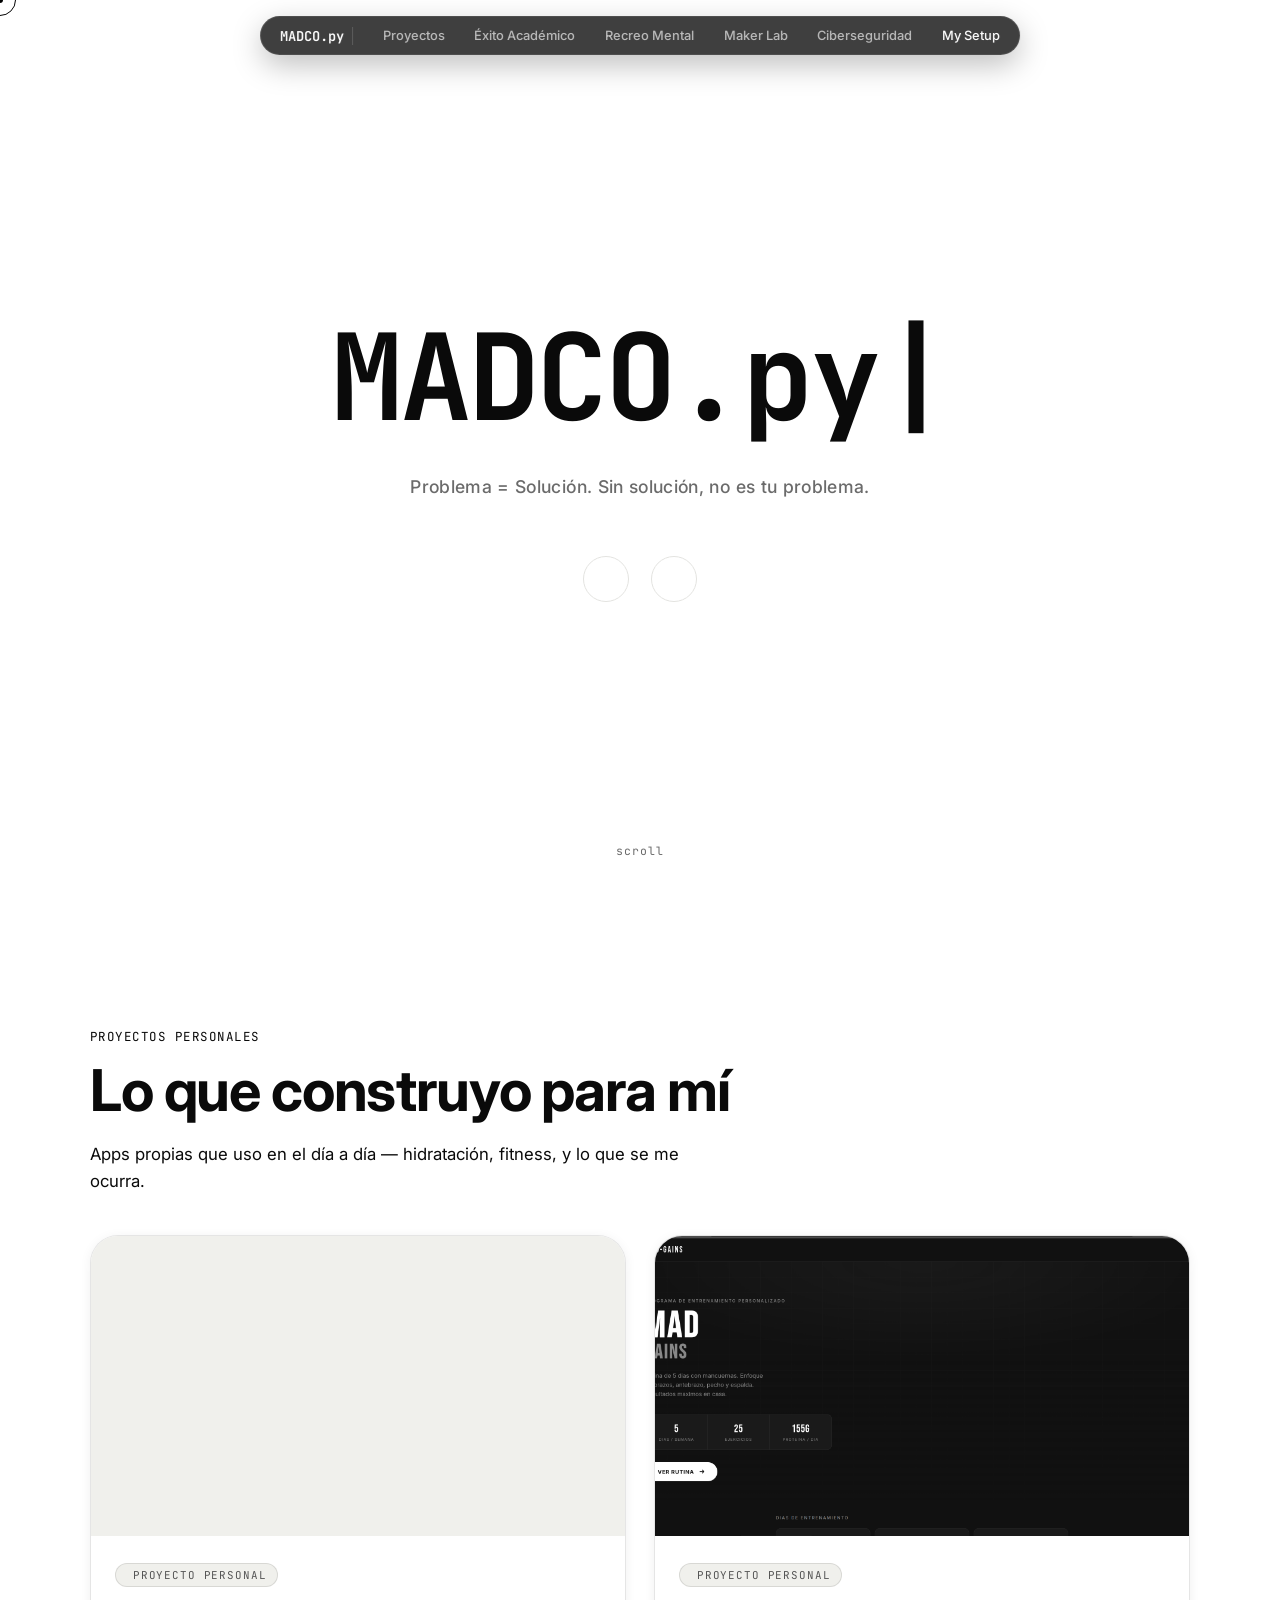
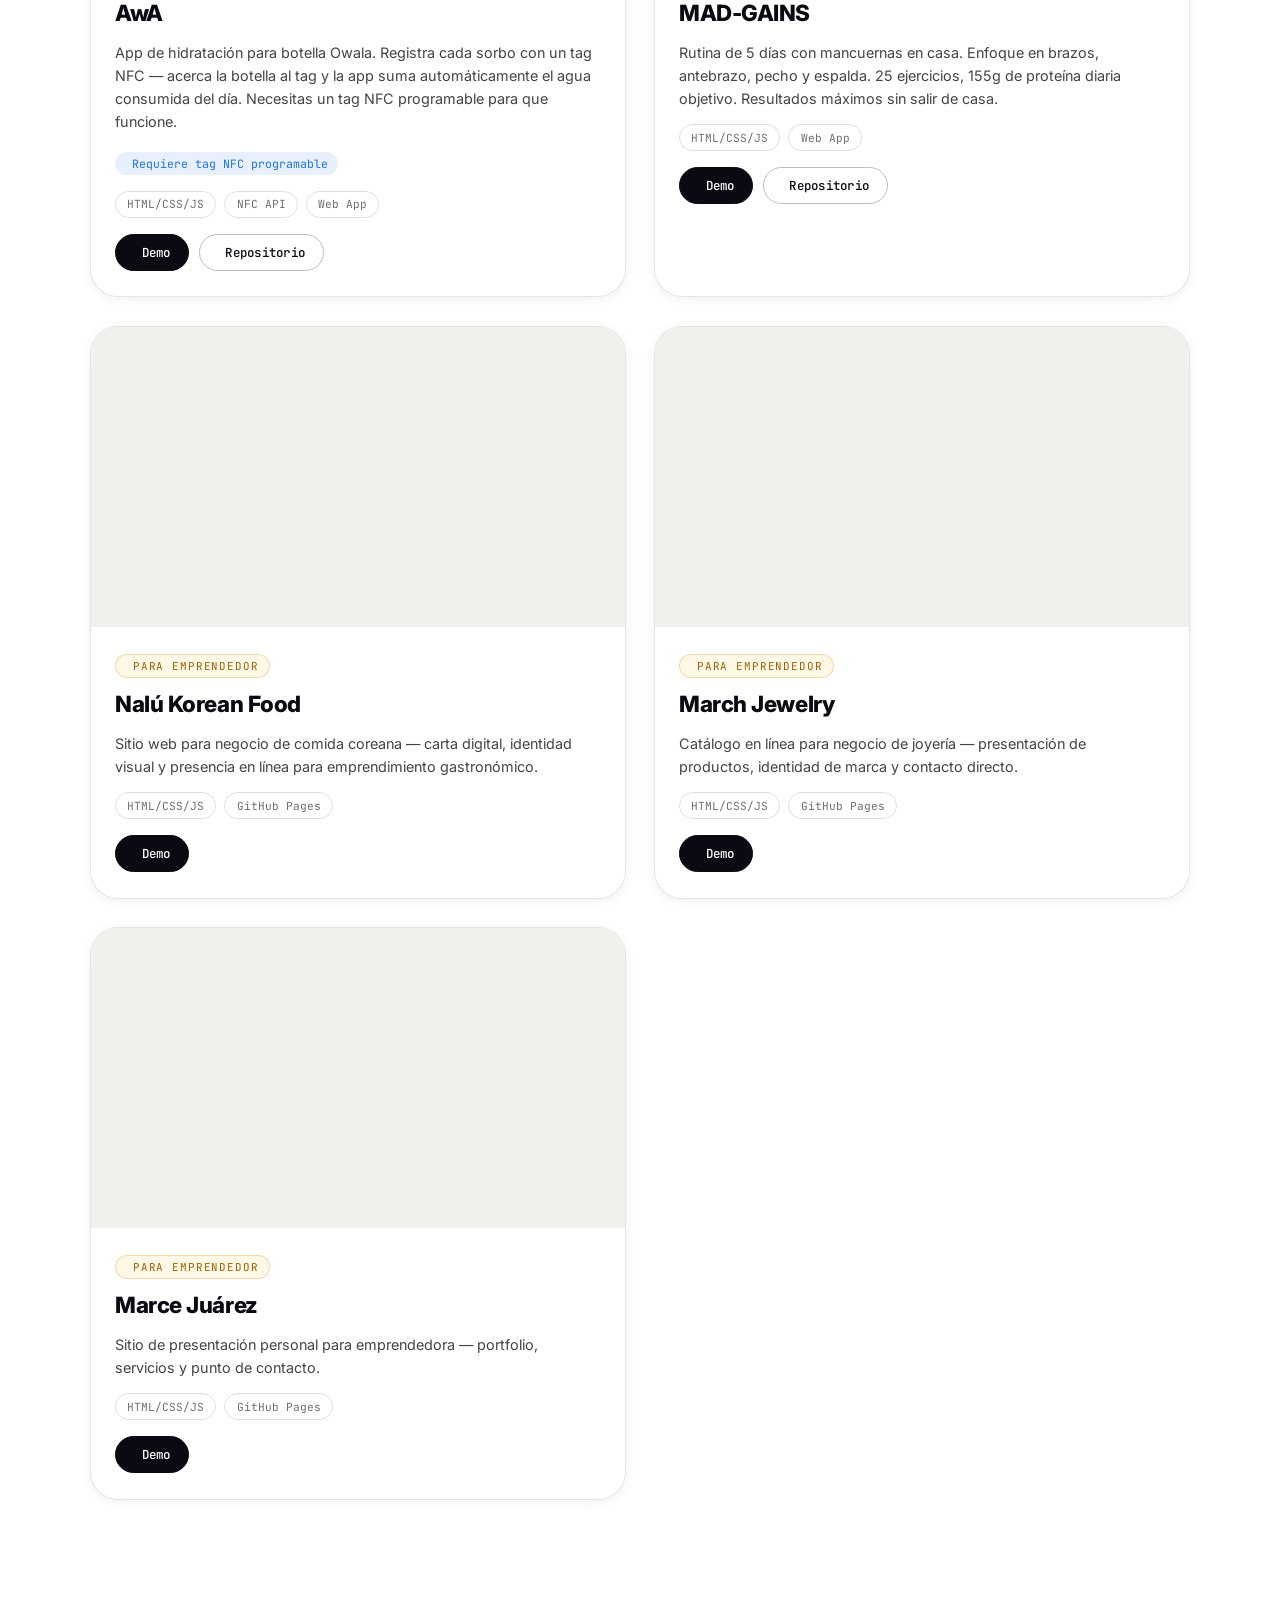
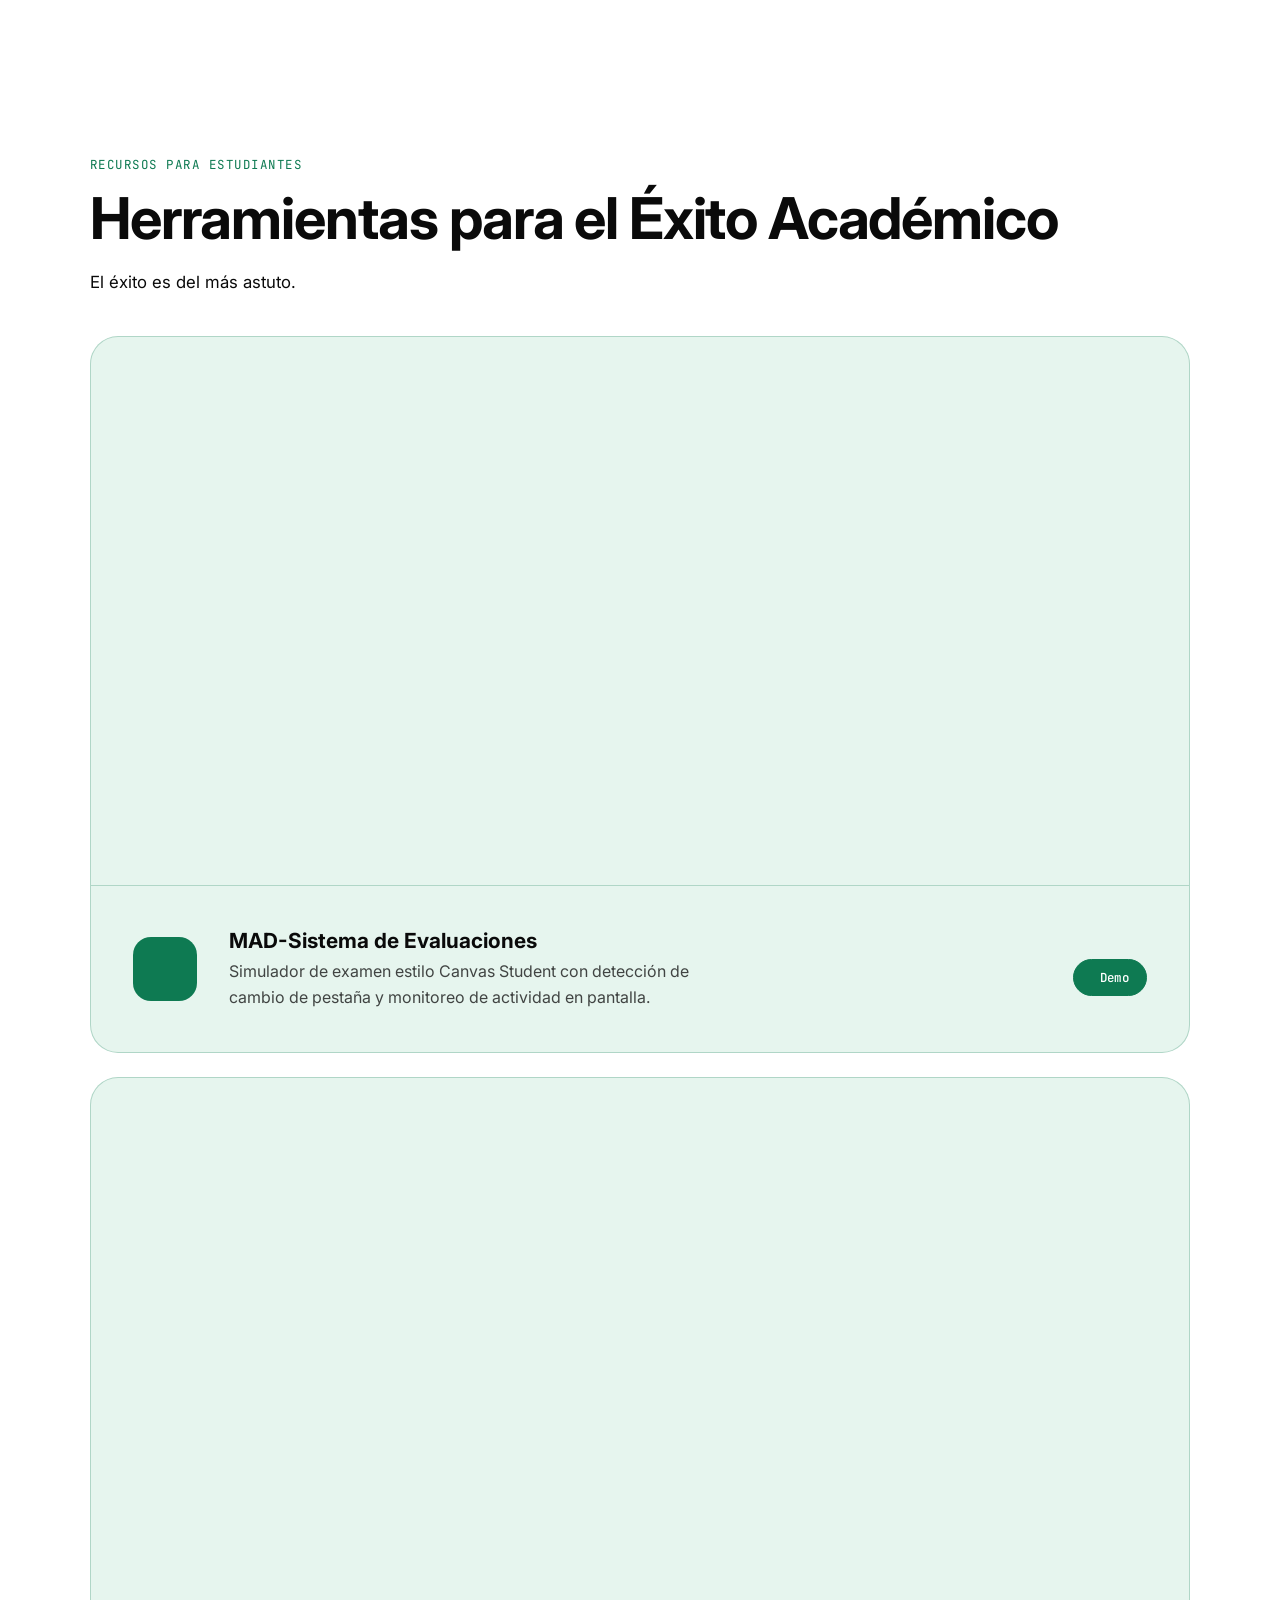
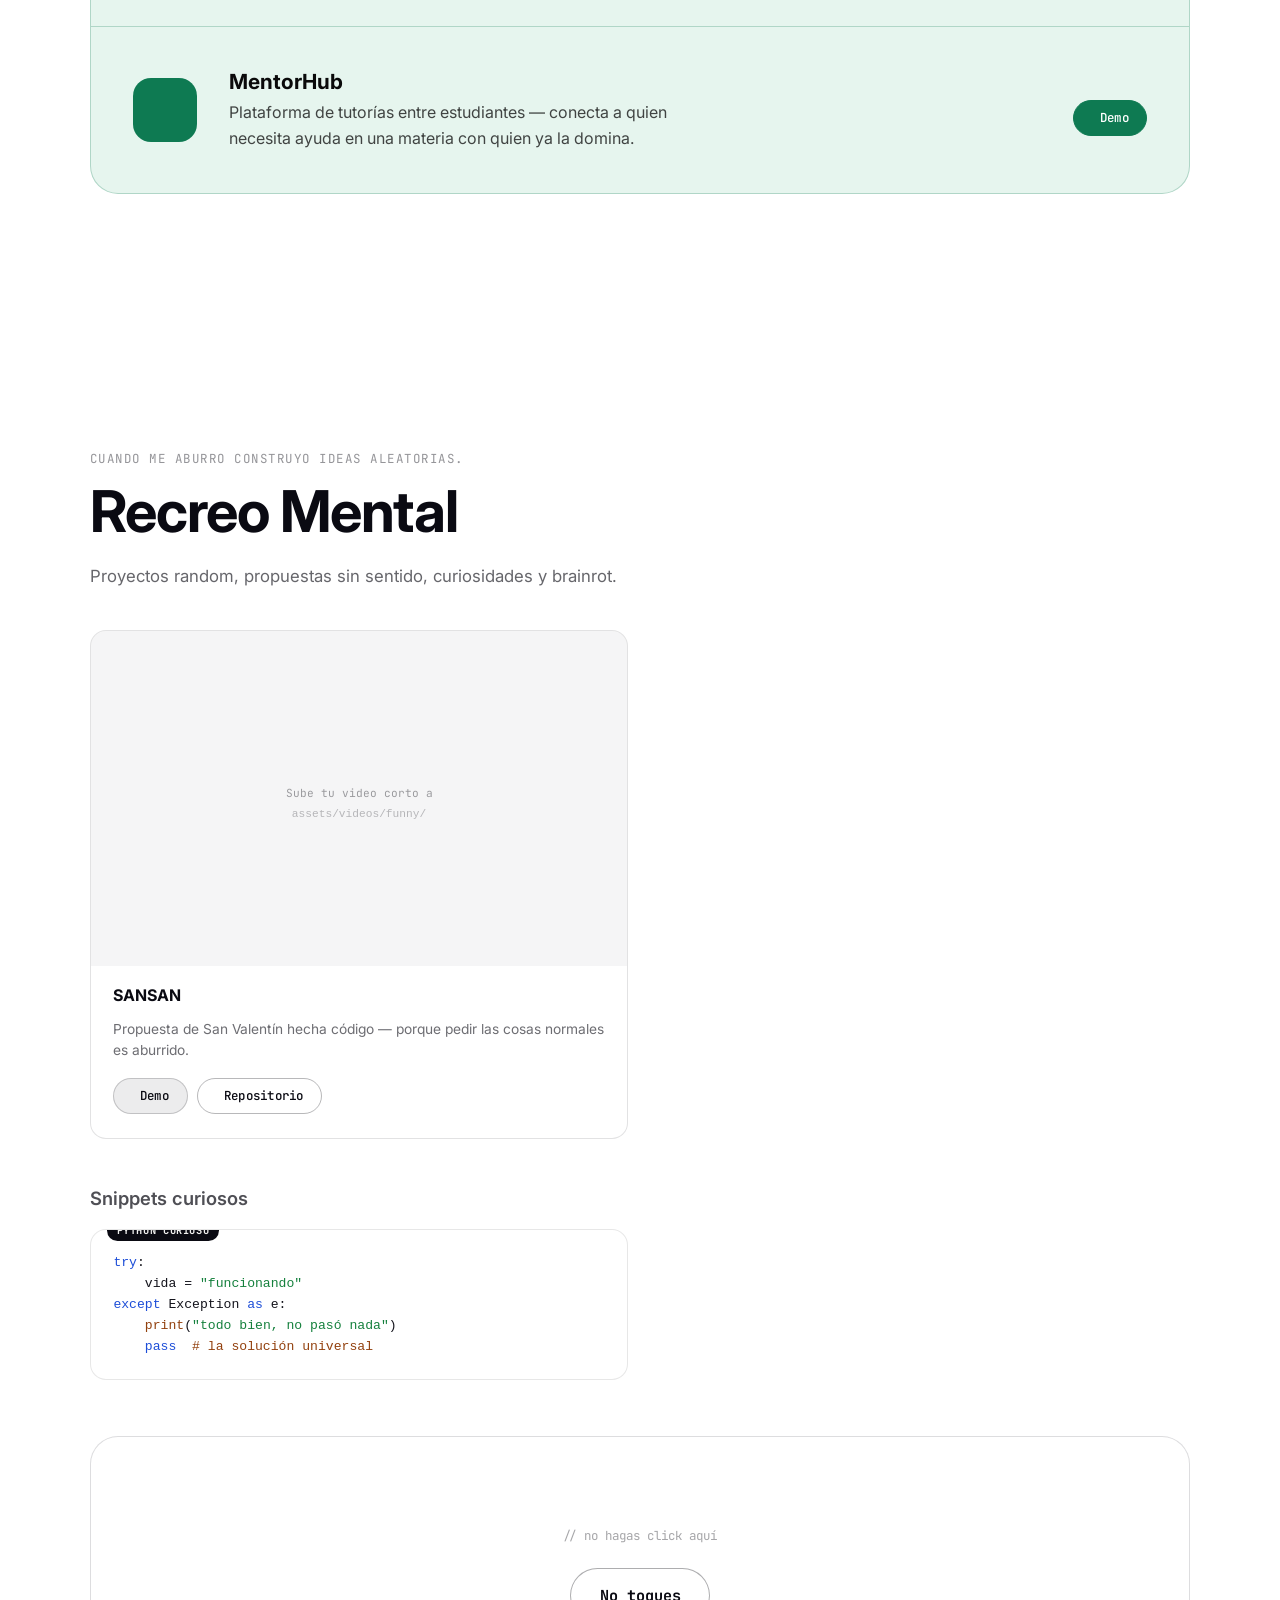
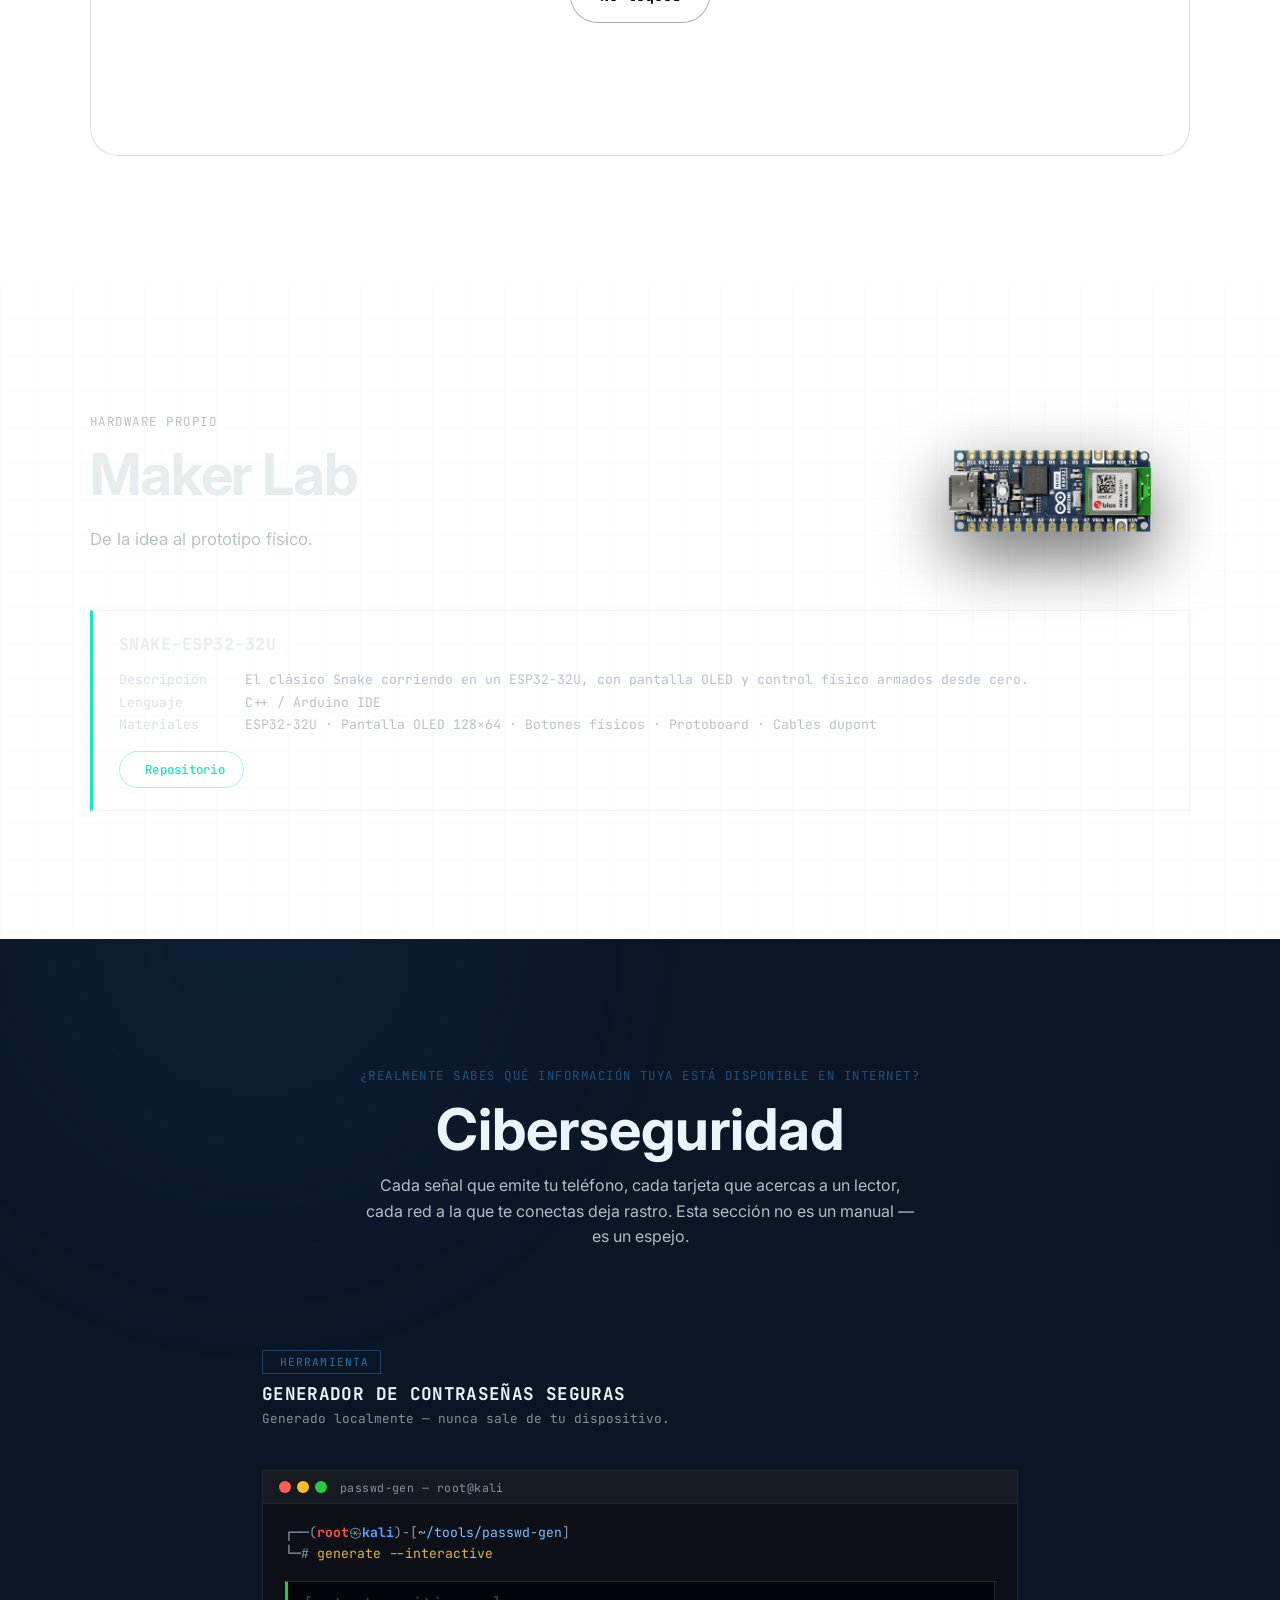
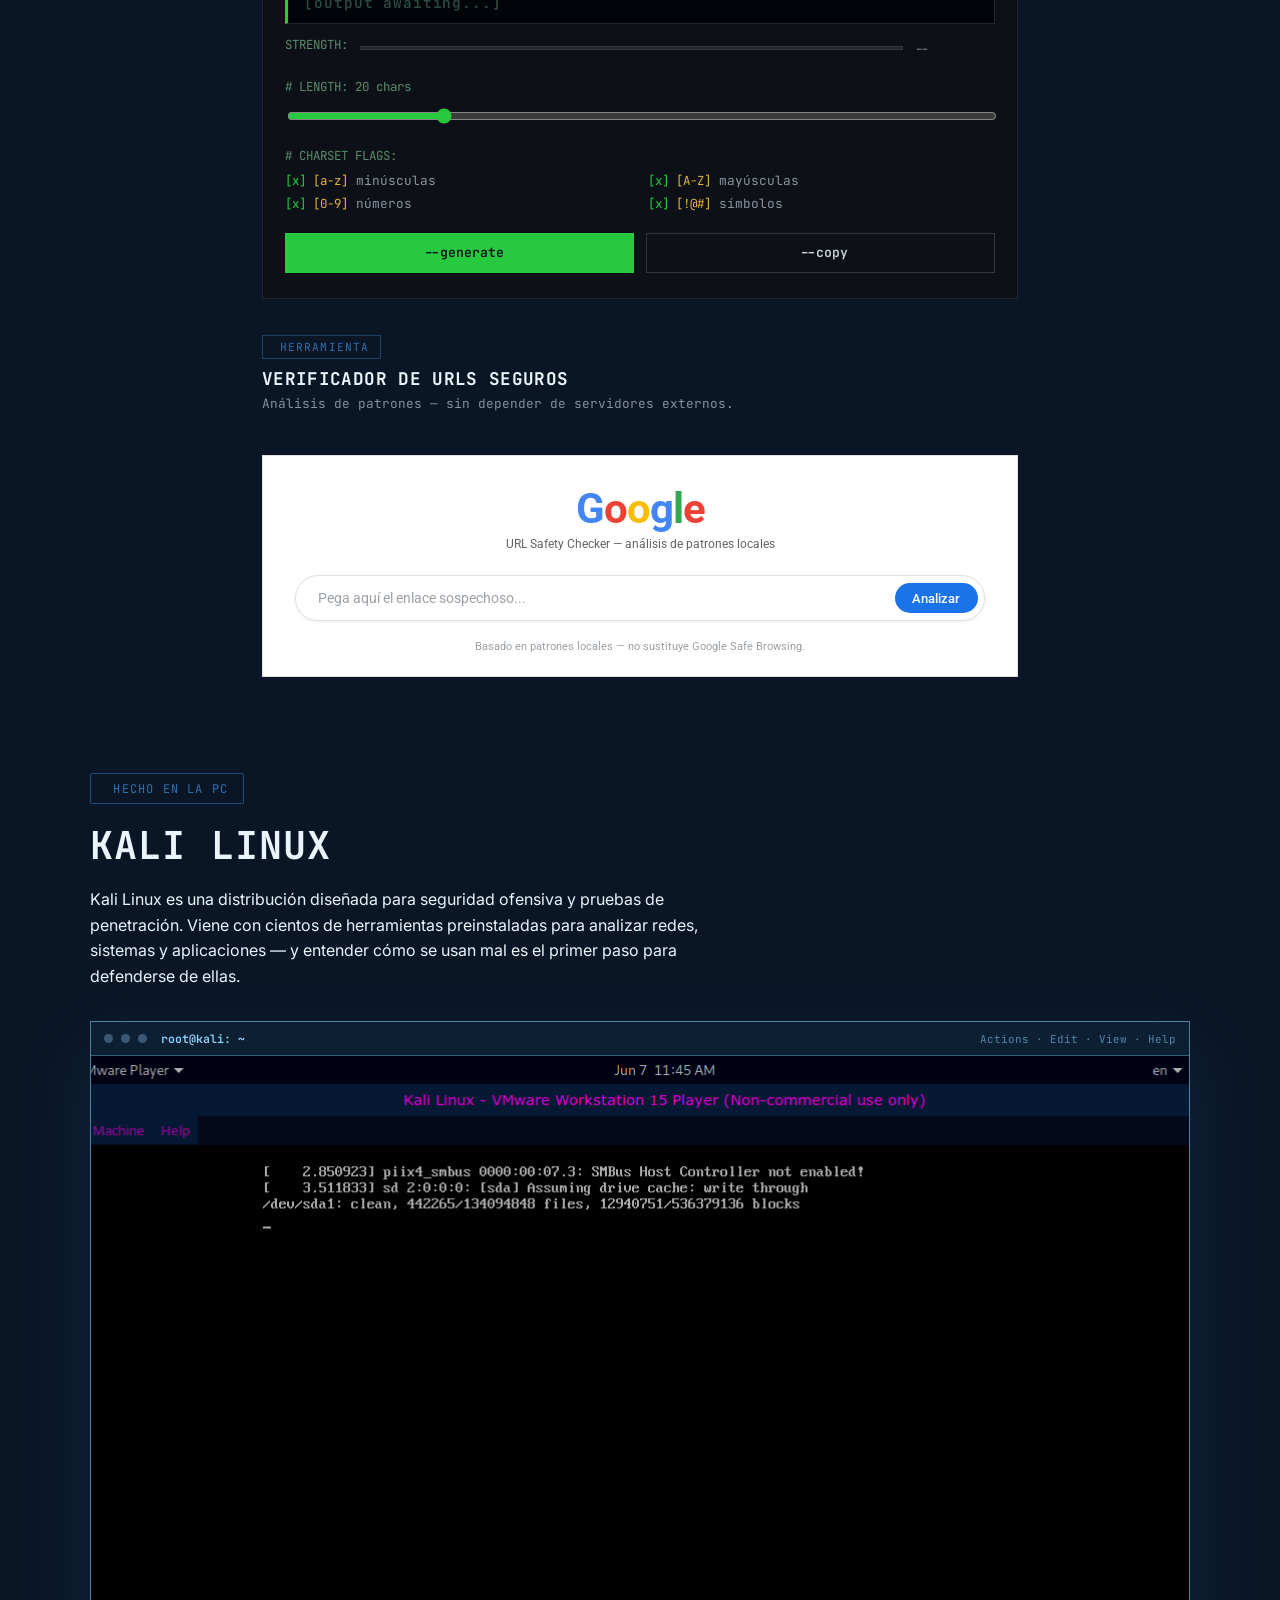
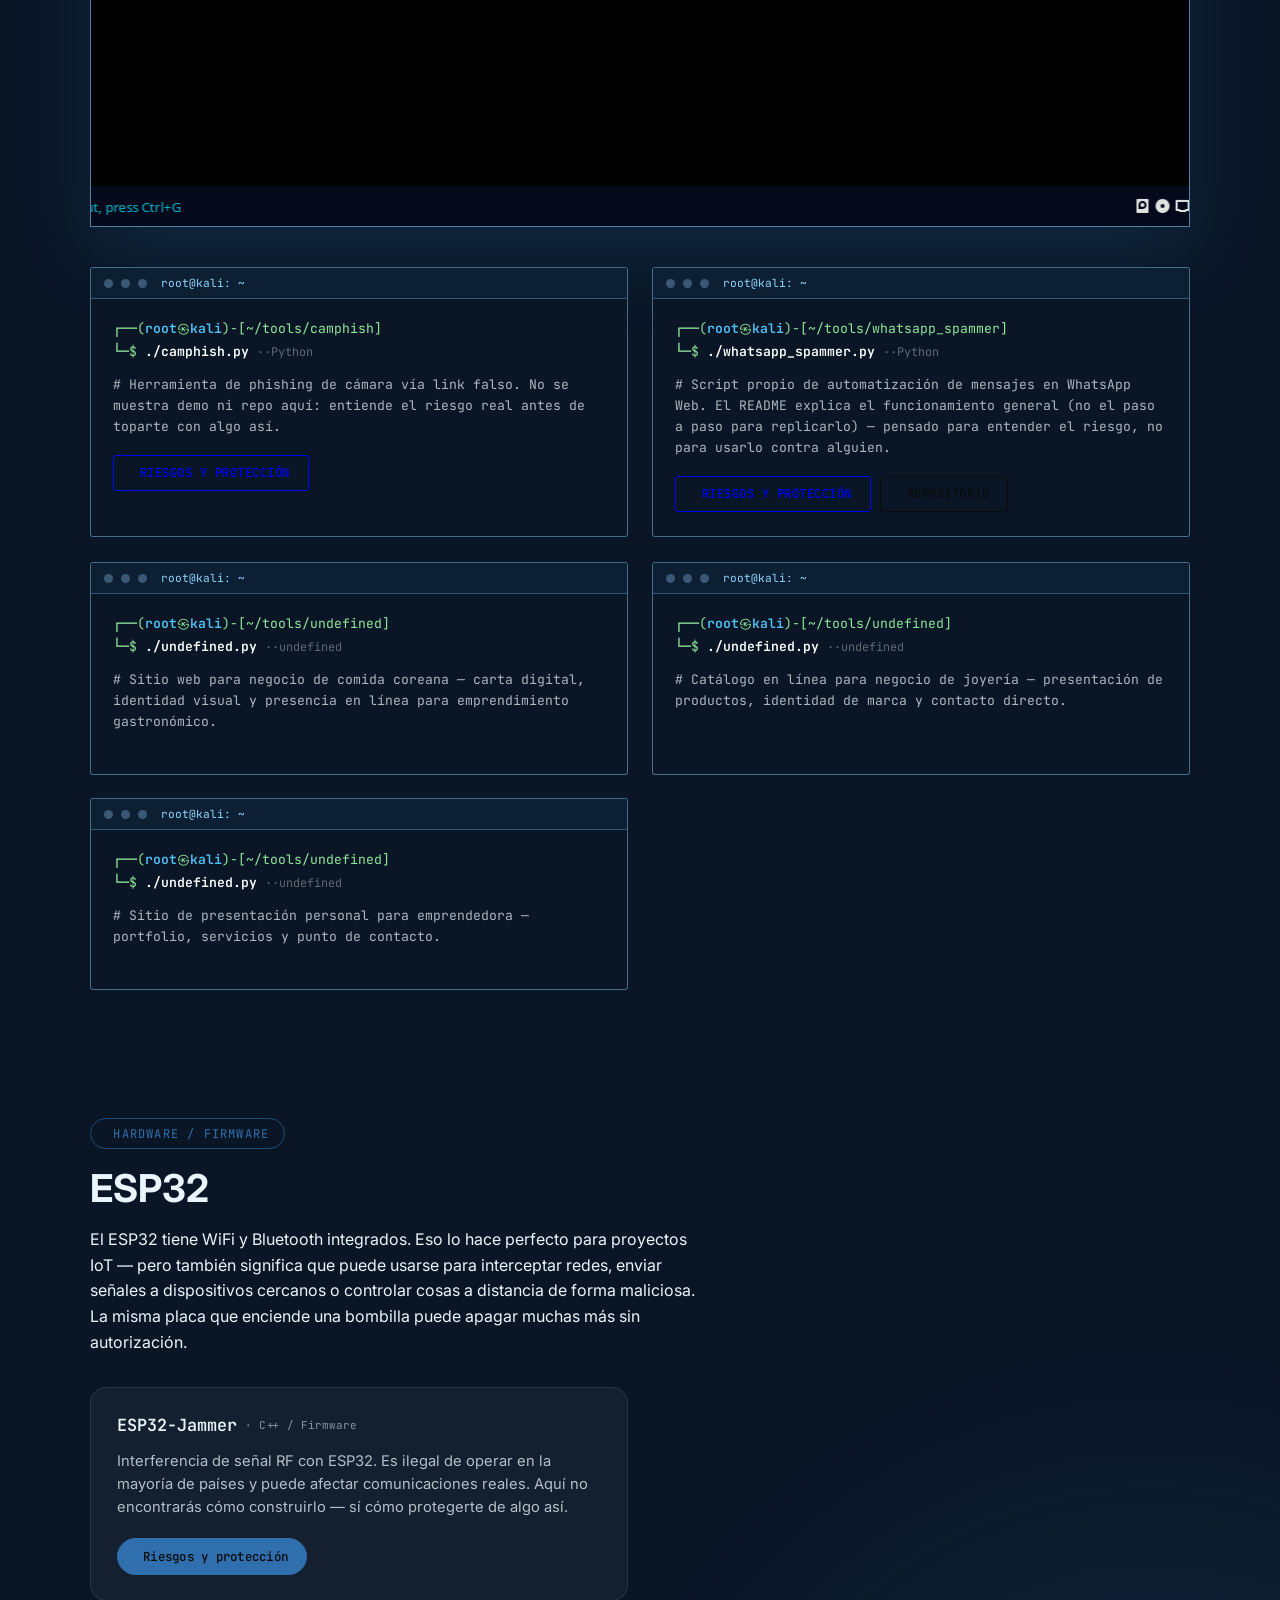
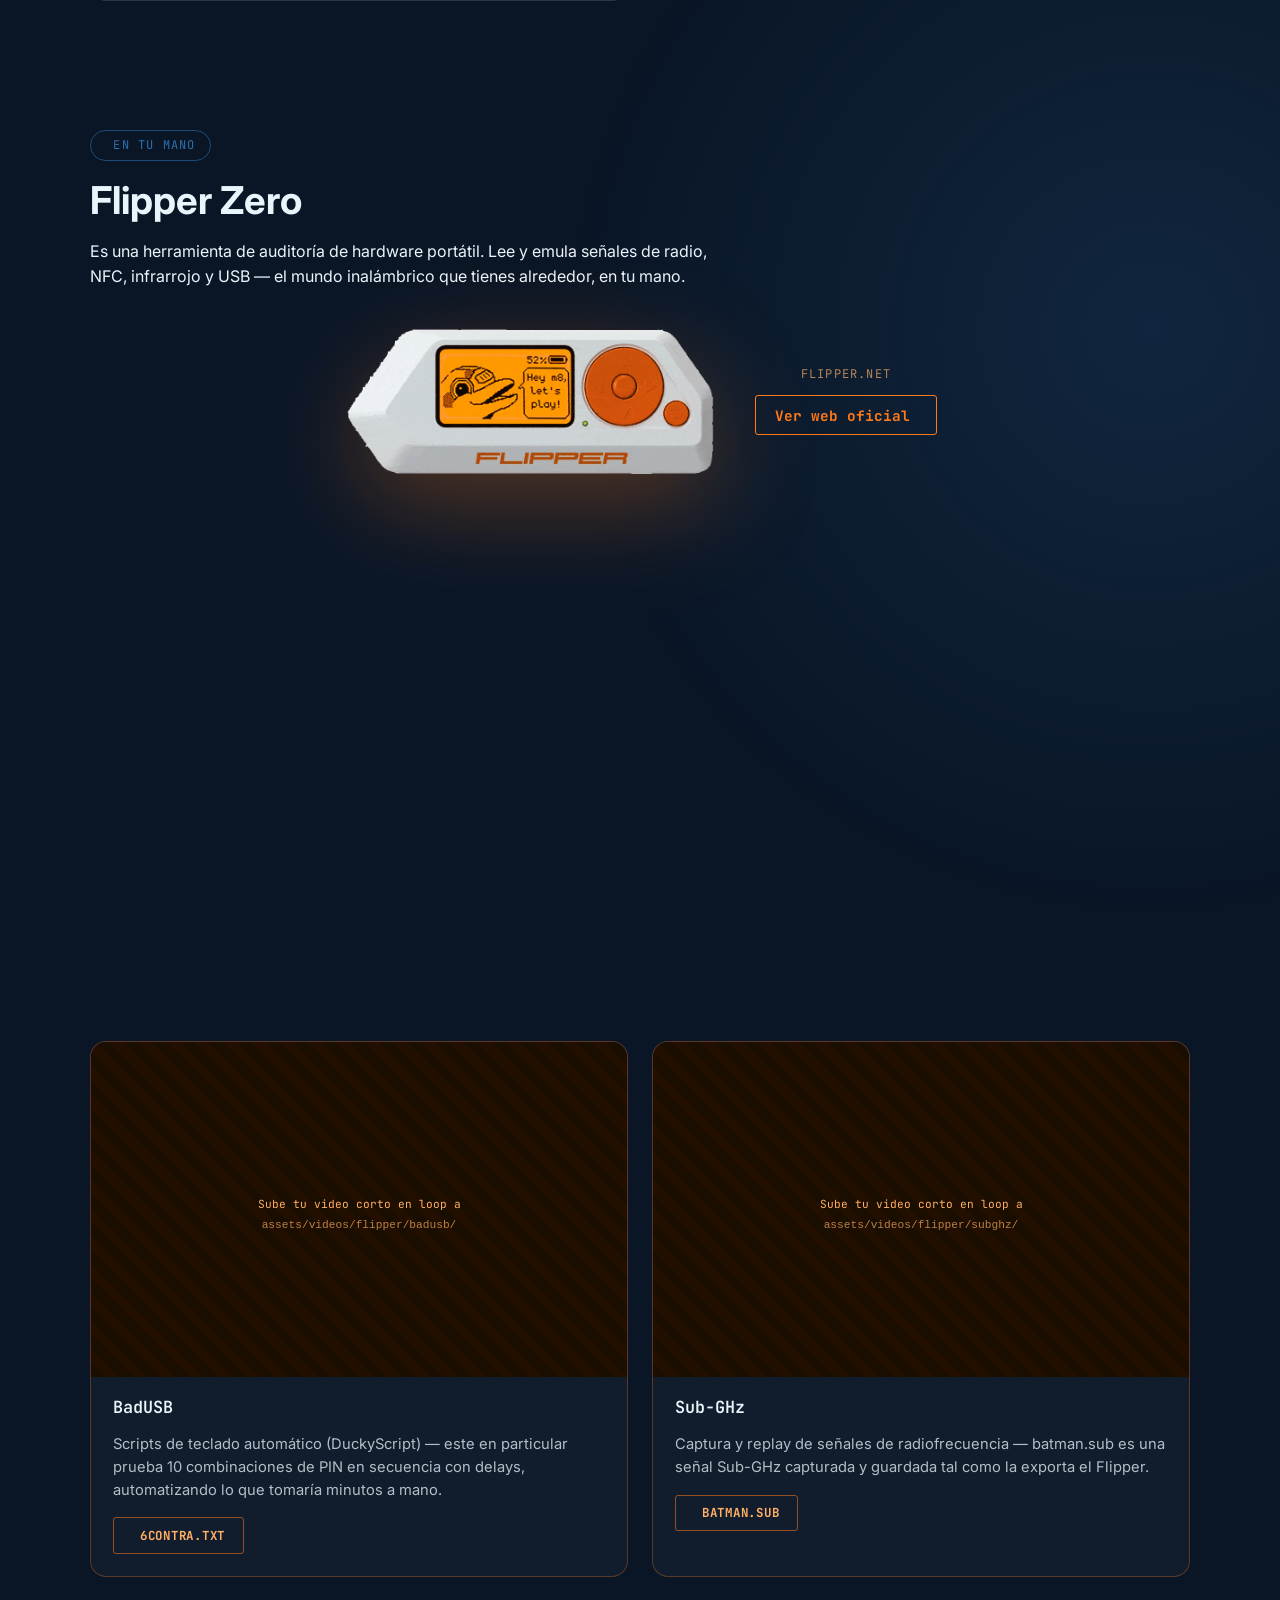
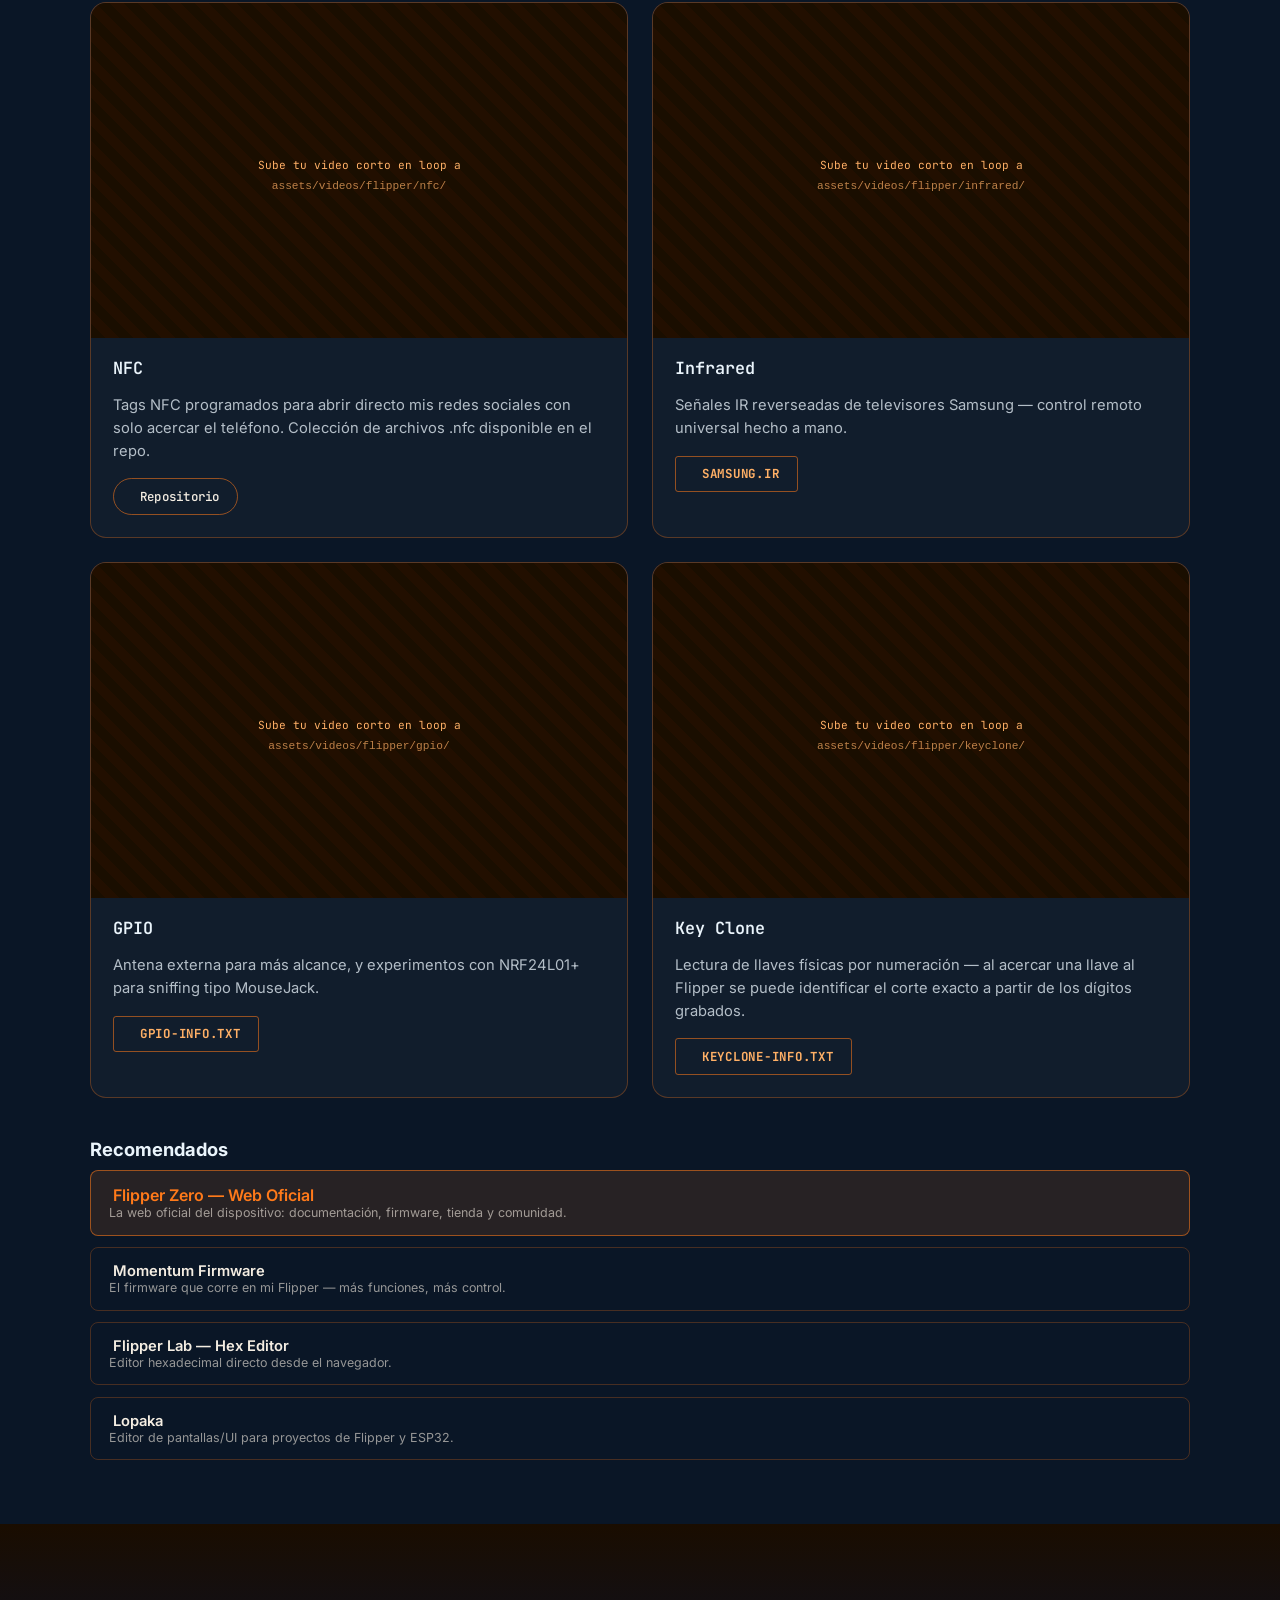
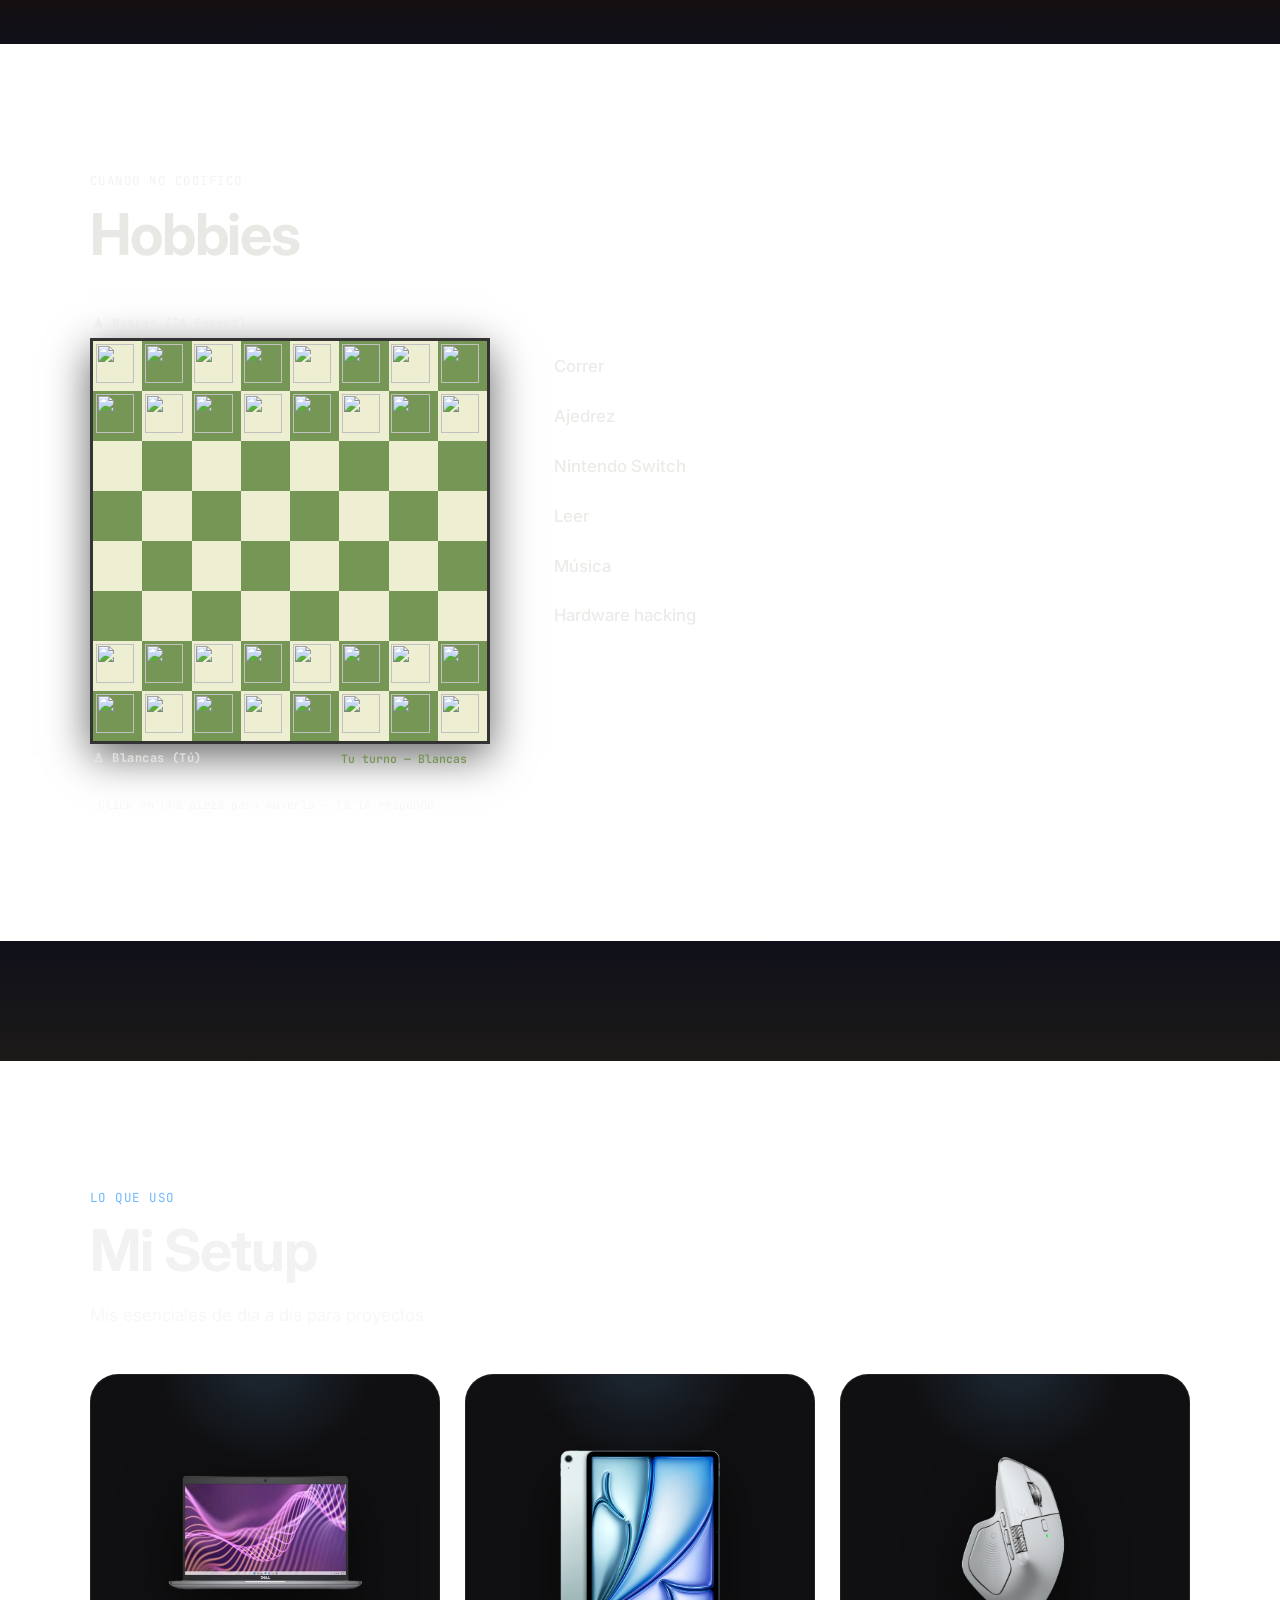
==== commit fad19faf: "MADWEB (ANALU)" ====
--- a/madweb/madweb/index.html
+++ b/madweb/madweb/index.html
@@ -36,8 +36,9 @@
   <a class="nav__link" href="#estudiantes"><i class="ph ph-graduation-cap"></i> Éxito Académico</a>
   <a class="nav__link" href="#funny"><i class="ph ph-confetti"></i> Recreo Mental</a>
   <a class="nav__link" href="#esp32"><i class="ph ph-cpu"></i> Maker Lab</a>
+  <a class="nav__link" href="#ciberseguridad"><i class="ph ph-shield-check"></i> Ciberseguridad</a>
+
   <a class="nav__link" href="#setup"><i class="ph ph-desktop"></i> My Setup</a>
-  <a class="nav__link" href="#ciberseguridad"><i class="ph ph-shield-check"></i> Ciberseguridad</a>
 </nav>
 
 <!-- ============ HERO ============ -->
@@ -105,6 +106,201 @@
     <div class="maker-list" data-mount="esp32"></div>
   </div>
 </section>
+
+<!-- ============ CIBERSEGURIDAD ============ -->
+<section class="ciber-path page-section" id="ciberseguridad" data-bg-color="10,22,38">
+
+  <div class="ciber-path__intro reveal">
+    <div class="section__eyebrow" style="color:var(--ciber-live-accent)">¿Realmente sabes qué información tuya está disponible en Internet?</div>
+    <h2>Ciberseguridad</h2>
+    <p>Cada señal que emite tu teléfono, cada tarjeta que acercas a un lector, cada red a la que te conectas deja rastro. Esta sección no es un manual — es un espejo.</p>
+  </div>
+
+
+  <!-- ============ HERRAMIENTAS INTERACTIVAS ============ -->
+  <div class="ciber-tools">
+
+    <div class="ciber-tool-heading">
+      <span class="ciber-tool-heading__tag"><i class="ph ph-terminal-window"></i> Herramienta</span>
+      <h4 class="ciber-tool-heading__title">Generador de Contraseñas Seguras</h4>
+      <p class="ciber-tool-heading__desc">Generado localmente — nunca sale de tu dispositivo.</p>
+    </div>
+    <!-- TERMINAL KALI: Generador de contraseñas -->
+    <div class="kali-term">
+      <div class="kali-term__bar">
+        <div class="kali-term__dots"><span></span><span></span><span></span></div>
+        <span class="kali-term__title">passwd-gen — root@kali</span>
+      </div>
+      <div class="kali-term__body">
+        <p class="kali-prompt"><span class="kp-path">┌──(<span class="kp-user">root</span>㉿<span class="kp-host">kali</span>)-[<span class="kp-dir">~/tools/passwd-gen</span>]</span></p>
+        <p class="kali-prompt"><span class="kp-arrow">└─# </span><span class="kp-cmd">generate --interactive</span></p>
+
+        <div class="kali-section">
+          <input type="text" id="ciber-pwd-output" class="kali-output" readonly placeholder="[output awaiting...]">
+          <div class="kali-strength-row">
+            <span class="kali-comment">STRENGTH:</span>
+            <div class="kali-strength-track"><div class="kali-strength-fill" id="ciber-strength-bar"></div></div>
+            <span class="kali-strength-val" id="ciber-strength-label">--</span>
+          </div>
+        </div>
+
+        <div class="kali-section">
+          <span class="kali-comment"># LENGTH: <span id="ciber-pwd-length-val">20</span> chars</span>
+          <input type="range" id="ciber-pwd-length" min="8" max="64" value="20" class="kali-slider">
+        </div>
+
+        <div class="kali-section">
+          <span class="kali-comment"># CHARSET FLAGS:</span>
+          <div class="kali-opts">
+            <label class="kali-opt"><input type="checkbox" id="ciber-opt-lower" checked><span class="kali-flag">[a-z]</span> minúsculas</label>
+            <label class="kali-opt"><input type="checkbox" id="ciber-opt-upper" checked><span class="kali-flag">[A-Z]</span> mayúsculas</label>
+            <label class="kali-opt"><input type="checkbox" id="ciber-opt-nums"  checked><span class="kali-flag">[0-9]</span> números</label>
+            <label class="kali-opt"><input type="checkbox" id="ciber-opt-syms"  checked><span class="kali-flag">[!@#]</span> símbolos</label>
+          </div>
+        </div>
+
+        <div class="kali-btns">
+          <button id="ciber-gen-btn" class="kali-btn kali-btn--exec"><i class="ph ph-arrows-clockwise"></i> --generate</button>
+          <button id="ciber-copy-btn" class="kali-btn kali-btn--copy"><i class="ph ph-copy"></i> --copy</button>
+        </div>
+      </div>
+    </div>
+
+    <div class="ciber-tool-heading">
+      <span class="ciber-tool-heading__tag"><i class="ph ph-globe"></i> Herramienta</span>
+      <h4 class="ciber-tool-heading__title">Verificador de URLs Seguros</h4>
+      <p class="ciber-tool-heading__desc">Análisis de patrones — sin depender de servidores externos.</p>
+    </div>
+    <!-- GOOGLE STYLE: Analizador de URLs -->
+    <div class="goog-card">
+      <div class="goog-logo" aria-label="Google">
+        <span style="color:#4285F4">G</span><span style="color:#EA4335">o</span><span style="color:#FBBC05">o</span><span style="color:#4285F4">g</span><span style="color:#34A853">l</span><span style="color:#EA4335">e</span>
+      </div>
+      <p class="goog-subtitle">URL Safety Checker — análisis de patrones locales</p>
+      <div class="goog-searchbar">
+        <i class="ph ph-magnifying-glass goog-searchbar__icon"></i>
+        <input type="text" id="url-input" class="goog-searchbar__input" placeholder="Pega aquí el enlace sospechoso...">
+        <button id="url-analyze-btn" class="goog-searchbar__btn">Analizar</button>
+      </div>
+      <div id="url-result"></div>
+      <p class="goog-disclaimer">Basado en patrones locales — no sustituye Google Safe Browsing.</p>
+    </div>
+
+  </div>
+
+  <div class="ciber-block" id="ciber-bloque-kali">
+    <div class="ciber-block__inner">
+      <span class="ciber-block__tag"><i class="ph ph-terminal-window"></i> Hecho en la PC</span>
+      <h3 class="ciber-block__title reveal">Kali Linux</h3>
+      <p class="ciber-block__lead reveal">Kali Linux es una distribución diseñada para seguridad ofensiva y pruebas de penetración. Viene con cientos de herramientas preinstaladas para analizar redes, sistemas y aplicaciones — y entender cómo se usan mal es el primer paso para defenderse de ellas.</p>
+      <div class="kali-window reveal">
+        <div class="kali-window__bar">
+          <span class="kali-window__dot"></span><span class="kali-window__dot"></span><span class="kali-window__dot"></span>
+          <span class="kali-window__title">root@kali: ~</span>
+          <span class="kali-window__menu">Actions · Edit · View · Help</span>
+        </div>
+        <div class="kali-window__screen">
+          <img src="assets/img/ciberseguridad/kali-undercover.gif" alt="Kali Linux" class="kali-window__gif">
+        </div>
+      </div>
+      <div class="grid grid-2" data-mount="ciber-kali"></div>
+    </div>
+  </div>
+
+  <div class="ciber-block" id="ciber-bloque-esp32">
+    <div class="ciber-block__inner">
+      <span class="ciber-block__tag"><i class="ph ph-cpu"></i> Hardware / Firmware</span>
+      <h3 class="ciber-block__title reveal">ESP32</h3>
+      <p class="ciber-block__lead reveal">El ESP32 tiene WiFi y Bluetooth integrados. Eso lo hace perfecto para proyectos IoT — pero también significa que puede usarse para interceptar redes, enviar señales a dispositivos cercanos o controlar cosas a distancia de forma maliciosa. La misma placa que enciende una bombilla puede apagar muchas más sin autorización.</p>
+      <div class="grid grid-2" data-mount="ciber-esp32"></div>
+    </div>
+  </div>
+
+  <div class="ciber-block" id="ciber-bloque-flipper">
+    <div class="ciber-block__inner">
+      <span class="ciber-block__tag"><i class="ph ph-game-controller"></i> En tu mano</span>
+      <h3 class="ciber-block__title reveal">Flipper Zero</h3>
+      <p class="ciber-block__lead reveal">Es una herramienta de auditoría de hardware portátil. Lee y emula señales de radio, NFC, infrarrojo y USB — el mundo inalámbrico que tienes alrededor, en tu mano.</p>
+
+      <!-- Flipper Zero device reveal -->
+      <div class="flipper-device-reveal reveal">
+        <img src="assets/img/ciberseguridad/flipper-device.gif" alt="Flipper Zero" class="flipper-device-gif">
+        <div class="flipper-device-label">
+          <span class="flipper-device-label__tag">flipper.net</span>
+          <a href="https://flipper.net/" target="_blank" rel="noopener" class="flipper-device-label__link">
+            Ver web oficial <i class="ph ph-arrow-up-right"></i>
+          </a>
+        </div>
+      </div>
+
+      <div class="flipper-window reveal">
+        <div class="flipper-window__bar">
+          <div class="flipper-window__tabs">
+            <span class="flipper-window__tab"><i class="ph ph-info"></i></span>
+            <span class="flipper-window__tab"><i class="ph ph-wrench"></i></span>
+            <span class="flipper-window__tab is-active"><i class="ph ph-folder"></i></span>
+          </div>
+          <span class="flipper-window__brand">MAD · FLIPPER</span>
+          <span class="flipper-window__status"><i class="ph ph-usb"></i> <span data-flipper-status>GHOST_PROTOCOL</span></span>
+        </div>
+        <div class="flipper-window__body">
+          <div class="flipper-screen">
+            <canvas id="flipper-mascot-canvas" class="flipper-screen__canvas"></canvas>
+            <div class="flipper-screen__scanline"></div>
+          </div>
+          <div class="flipper-fs">
+            <div class="flipper-fs__path">SD Card/</div>
+            <div class="flipper-fs__list">
+              <button class="flipper-fs__row is-active" data-folder-target="badusb"><i class="ph ph-folder"></i> badusb</button>
+              <button class="flipper-fs__row" data-folder-target="subghz"><i class="ph ph-folder"></i> subghz</button>
+              <button class="flipper-fs__row" data-folder-target="nfc"><i class="ph ph-folder"></i> nfc</button>
+              <button class="flipper-fs__row" data-folder-target="infrared"><i class="ph ph-folder"></i> infrared</button>
+              <button class="flipper-fs__row" data-folder-target="gpio"><i class="ph ph-folder"></i> gpio</button>
+              <button class="flipper-fs__row" data-folder-target="keyclone"><i class="ph ph-folder"></i> keyclone</button>
+              <button class="flipper-fs__row" data-folder-target="apps"><i class="ph ph-folder"></i> apps</button>
+            </div>
+          </div>
+        </div>
+      </div>
+
+      <div class="grid grid-2" data-mount="flipper-projects"></div>
+
+      <h4 class="ciber-block__title" id="flipper-recommended-anchor" style="font-size:1.15rem; margin-top:2.5rem;">Recomendados</h4>
+      <div class="reco-list" data-mount="flipper-recommended"></div>
+    </div>
+  </div>
+</section>
+
+<!-- GRADIENT BRIDGE: Ciber → Hobbies -->
+<div class="gradient-bridge" style="background:linear-gradient(to bottom, #1a0d00, #10101a)"></div>
+
+<!-- ============ HOBBIES ============ -->
+<section class="section hobbies page-section" id="hobbies" data-bg-color="16,16,26">
+  <div class="section__inner">
+    <div class="section__eyebrow hobbies__eyebrow reveal">Cuando no codifico</div>
+    <h2 class="section__title reveal" style="color:#e8e8e4;">Hobbies</h2>
+    <div class="hobbies__layout reveal">
+      <div class="chess-wrap">
+        <div class="chess-top-bar">
+          <span class="chess-turn-indicator chess-turn--black">♟ Negras (IA Expert)</span>
+        </div>
+        <div id="chess-board"></div>
+        <div class="chess-bottom-bar">
+          <span class="chess-turn-indicator chess-turn--white">♙ Blancas (Tú)</span>
+          <span id="chess-status" class="chess-status">Tu turno — Blancas</span>
+        </div>
+        <div class="hobbies__chess-hint"><i class="ph ph-cursor-click"></i> Click en una pieza para moverla — la IA responde</div>
+      </div>
+      <div class="hobbies__side">
+        <div class="hobbies__list" data-mount="hobbies"></div>
+      </div>
+    </div>
+  </div>
+</section>
+
+
+<!-- GRADIENT BRIDGE: Hobbies → Setup -->
+<div class="gradient-bridge" style="background:linear-gradient(to bottom,#10101a,#1c1a18)"></div>
 
 <!-- ============ MI SETUP ============ -->
 <section class="section setup page-section" id="setup" data-bg-color="28,26,24">
@@ -145,197 +341,6 @@
         </ul>
         <p>¿Por qué Linux y no Windows para esto? Porque el kernel es abierto: puedes cambiarlo. Mainline, Liquorix, Xanmod, Zen — cada uno prioriza algo distinto (latencia, throughput, eficiencia), y tú eliges. En Windows el kernel es una caja cerrada; en Linux es una pieza más que puedes intercambiar según lo que necesites.</p>
         <p class="terminal-panel__prompt">$ _</p>
-      </div>
-    </div>
-  </div>
-</section>
-
-<!-- ============ CIBERSEGURIDAD ============ -->
-<section class="ciber-path page-section" id="ciberseguridad" data-bg-color="10,22,38">
-
-  <div class="ciber-path__intro reveal">
-    <div class="section__eyebrow" style="color:var(--ciber-live-accent)">¿Realmente sabes qué información tuya está disponible en Internet?</div>
-    <h2>Ciberseguridad</h2>
-    <p>Cada señal que emite tu teléfono, cada tarjeta que acercas a un lector, cada red a la que te conectas deja rastro. Esta sección no es un manual — es un espejo.</p>
-  </div>
-
-
-  <!-- ============ HERRAMIENTAS INTERACTIVAS ============ -->
-  <div class="ciber-tools">
-
-    <div class="ciber-tool-heading">
-      <span class="ciber-tool-heading__tag"><i class="ph ph-terminal-window"></i> Herramienta</span>
-      <h4 class="ciber-tool-heading__title">Generador de Contraseñas Seguras</h4>
-      <p class="ciber-tool-heading__desc">Generado localmente — nunca sale de tu dispositivo.</p>
-    </div>
-    <!-- TERMINAL KALI: Generador de contraseñas -->
-    <div class="kali-term">
-      <div class="kali-term__bar">
-        <div class="kali-term__dots"><span></span><span></span><span></span></div>
-        <span class="kali-term__title">passwd-gen — root@kali</span>
-      </div>
-      <div class="kali-term__body">
-        <p class="kali-prompt"><span class="kp-path">┌──(<span class="kp-user">root</span>㉿<span class="kp-host">kali</span>)-[<span class="kp-dir">~/tools/passwd-gen</span>]</span></p>
-        <p class="kali-prompt"><span class="kp-arrow">└─# </span><span class="kp-cmd">generate --interactive</span></p>
-
-        <div class="kali-section">
-          <input type="text" id="ciber-pwd-output" class="kali-output" readonly placeholder="[output awaiting...]">
-          <div class="kali-strength-row">
-            <span class="kali-comment">STRENGTH:</span>
-            <div class="kali-strength-track"><div class="kali-strength-fill" id="ciber-strength-bar"></div></div>
-            <span class="kali-strength-val" id="ciber-strength-label">--</span>
-          </div>
-        </div>
-
-        <div class="kali-section">
-          <span class="kali-comment"># LENGTH: <span id="ciber-pwd-length-val">20</span> chars</span>
-          <input type="range" id="ciber-pwd-length" min="8" max="64" value="20" class="kali-slider">
-        </div>
-
-        <div class="kali-section">
-          <span class="kali-comment"># CHARSET FLAGS:</span>
-          <div class="kali-opts">
-            <label class="kali-opt"><input type="checkbox" id="ciber-opt-lower" checked><span class="kali-flag">[a-z]</span> minúsculas</label>
-            <label class="kali-opt"><input type="checkbox" id="ciber-opt-upper" checked><span class="kali-flag">[A-Z]</span> mayúsculas</label>
-            <label class="kali-opt"><input type="checkbox" id="ciber-opt-nums"  checked><span class="kali-flag">[0-9]</span> números</label>
-            <label class="kali-opt"><input type="checkbox" id="ciber-opt-syms"  checked><span class="kali-flag">[!@#]</span> símbolos</label>
-          </div>
-        </div>
-
-        <div class="kali-btns">
-          <button id="ciber-gen-btn" class="kali-btn kali-btn--exec"><i class="ph ph-arrows-clockwise"></i> --generate</button>
-          <button id="ciber-copy-btn" class="kali-btn kali-btn--copy"><i class="ph ph-copy"></i> --copy</button>
-        </div>
-      </div>
-    </div>
-
-    <div class="ciber-tool-heading">
-      <span class="ciber-tool-heading__tag"><i class="ph ph-globe"></i> Herramienta</span>
-      <h4 class="ciber-tool-heading__title">Verificador de URLs Seguros</h4>
-      <p class="ciber-tool-heading__desc">Análisis de patrones — sin depender de servidores externos.</p>
-    </div>
-    <!-- GOOGLE STYLE: Analizador de URLs -->
-    <div class="goog-card">
-      <div class="goog-logo" aria-label="Google">
-        <span style="color:#4285F4">G</span><span style="color:#EA4335">o</span><span style="color:#FBBC05">o</span><span style="color:#4285F4">g</span><span style="color:#34A853">l</span><span style="color:#EA4335">e</span>
-      </div>
-      <p class="goog-subtitle">URL Safety Checker — análisis de patrones locales</p>
-      <div class="goog-searchbar">
-        <i class="ph ph-magnifying-glass goog-searchbar__icon"></i>
-        <input type="text" id="url-input" class="goog-searchbar__input" placeholder="Pega aquí el enlace sospechoso...">
-        <button id="url-analyze-btn" class="goog-searchbar__btn">Analizar</button>
-      </div>
-      <div id="url-result"></div>
-      <p class="goog-disclaimer">Basado en patrones locales — no sustituye Google Safe Browsing.</p>
-    </div>
-
-  </div>
-
-  <div class="ciber-block" id="ciber-bloque-kali">
-    <div class="ciber-block__inner">
-      <span class="ciber-block__tag"><i class="ph ph-terminal-window"></i> Hecho en la PC</span>
-      <h3 class="ciber-block__title reveal">Kali Linux</h3>
-      <p class="ciber-block__lead reveal">Kali Linux es una distribución diseñada para seguridad ofensiva y pruebas de penetración. Viene con cientos de herramientas preinstaladas para analizar redes, sistemas y aplicaciones — y entender cómo se usan mal es el primer paso para defenderse de ellas.</p>
-      <div class="kali-window reveal">
-        <div class="kali-window__bar">
-          <span class="kali-window__dot"></span><span class="kali-window__dot"></span><span class="kali-window__dot"></span>
-          <span class="kali-window__title">root@kali: ~</span>
-          <span class="kali-window__menu">Actions · Edit · View · Help</span>
-        </div>
-        <div class="kali-window__screen">
-          <img src="assets/img/ciberseguridad/kali-undercover.gif" alt="Kali Linux" class="kali-window__gif">
-        </div>
-      </div>
-      <div class="grid grid-2" data-mount="ciber-kali"></div>
-    </div>
-  </div>
-
-  <div class="ciber-block" id="ciber-bloque-esp32">
-    <div class="ciber-block__inner">
-      <span class="ciber-block__tag"><i class="ph ph-cpu"></i> Hardware / Firmware</span>
-      <h3 class="ciber-block__title reveal">ESP32</h3>
-      <p class="ciber-block__lead reveal">El ESP32 tiene WiFi y Bluetooth integrados. Eso lo hace perfecto para proyectos IoT — pero también significa que puede usarse para interceptar redes, enviar señales a dispositivos cercanos o controlar cosas a distancia de forma maliciosa. La misma placa que enciende una bombilla puede apagar muchas más sin autorización.</p>
-      <div class="grid grid-2" data-mount="ciber-esp32"></div>
-    </div>
-  </div>
-
-  <div class="ciber-block" id="ciber-bloque-flipper">
-    <div class="ciber-block__inner">
-      <span class="ciber-block__tag"><i class="ph ph-game-controller"></i> En tu mano</span>
-      <h3 class="ciber-block__title reveal">Flipper Zero</h3>
-      <p class="ciber-block__lead reveal">Es una herramienta de auditoría de hardware portátil. Lee y emula señales de radio, NFC, infrarrojo y USB — el mundo inalámbrico que tienes alrededor, en tu mano.</p>
-
-      <!-- Flipper Zero device reveal -->
-      <div class="flipper-device-reveal reveal">
-        <img src="assets/img/ciberseguridad/flipper-device.gif" alt="Flipper Zero" class="flipper-device-gif">
-        <div class="flipper-device-label">
-          <span class="flipper-device-label__tag">flipper.net</span>
-          <a href="https://flipper.net/" target="_blank" rel="noopener" class="flipper-device-label__link">
-            Ver web oficial <i class="ph ph-arrow-up-right"></i>
-          </a>
-        </div>
-      </div>
-
-      <div class="flipper-window reveal">
-        <div class="flipper-window__bar">
-          <div class="flipper-window__tabs">
-            <span class="flipper-window__tab"><i class="ph ph-info"></i></span>
-            <span class="flipper-window__tab"><i class="ph ph-wrench"></i></span>
-            <span class="flipper-window__tab is-active"><i class="ph ph-folder"></i></span>
-          </div>
-          <span class="flipper-window__brand">MAD · FLIPPER</span>
-          <span class="flipper-window__status"><i class="ph ph-usb"></i> <span data-flipper-status>GHOST_PROTOCOL</span></span>
-        </div>
-        <div class="flipper-window__body">
-          <div class="flipper-screen">
-            <canvas id="flipper-mascot-canvas" class="flipper-screen__canvas"></canvas>
-            <div class="flipper-screen__scanline"></div>
-          </div>
-          <div class="flipper-fs">
-            <div class="flipper-fs__path">SD Card/</div>
-            <div class="flipper-fs__list">
-              <button class="flipper-fs__row is-active" data-folder-target="badusb"><i class="ph ph-folder"></i> badusb</button>
-              <button class="flipper-fs__row" data-folder-target="subghz"><i class="ph ph-folder"></i> subghz</button>
-              <button class="flipper-fs__row" data-folder-target="nfc"><i class="ph ph-folder"></i> nfc</button>
-              <button class="flipper-fs__row" data-folder-target="infrared"><i class="ph ph-folder"></i> infrared</button>
-              <button class="flipper-fs__row" data-folder-target="gpio"><i class="ph ph-folder"></i> gpio</button>
-              <button class="flipper-fs__row" data-folder-target="keyclone"><i class="ph ph-folder"></i> keyclone</button>
-              <button class="flipper-fs__row" data-folder-target="apps"><i class="ph ph-folder"></i> apps</button>
-            </div>
-          </div>
-        </div>
-      </div>
-
-      <div class="grid grid-2" data-mount="flipper-projects"></div>
-
-      <h4 class="ciber-block__title" id="flipper-recommended-anchor" style="font-size:1.15rem; margin-top:2.5rem;">Recomendados</h4>
-      <div class="reco-list" data-mount="flipper-recommended"></div>
-    </div>
-  </div>
-</section>
-
-<!-- GRADIENT BRIDGE: Ciber → Hobbies -->
-<div class="gradient-bridge" style="background:linear-gradient(to bottom, #1a0d00, #10101a)"></div>
-
-<!-- ============ HOBBIES ============ -->
-<section class="section hobbies page-section" id="hobbies" data-bg-color="16,16,26">
-  <div class="section__inner">
-    <div class="section__eyebrow hobbies__eyebrow reveal">Cuando no codifico</div>
-    <h2 class="section__title reveal" style="color:#e8e8e4;">Hobbies</h2>
-    <div class="hobbies__layout reveal">
-      <div class="chess-wrap">
-        <div class="chess-top-bar">
-          <span class="chess-turn-indicator chess-turn--black">♟ Negras (IA Expert)</span>
-        </div>
-        <div id="chess-board"></div>
-        <div class="chess-bottom-bar">
-          <span class="chess-turn-indicator chess-turn--white">♙ Blancas (Tú)</span>
-          <span id="chess-status" class="chess-status">Tu turno — Blancas</span>
-        </div>
-        <div class="hobbies__chess-hint"><i class="ph ph-cursor-click"></i> Click en una pieza para moverla — la IA responde</div>
-      </div>
-      <div class="hobbies__side">
-        <div class="hobbies__list" data-mount="hobbies"></div>
       </div>
     </div>
   </div>
--- a/madweb/madweb/css/sections-new.css
+++ b/madweb/madweb/css/sections-new.css
@@ -307,3 +307,10 @@
 @media (max-width: 860px) {
   .chess-top-bar, .chess-bottom-bar { width: 90vw; }
 }
+
+/* Badge para proyectos de emprendedores */
+.personal-card__badge--emp {
+  background: #fff8e6;
+  border-color: rgba(200,120,0,0.25);
+  color: #a06000;
+}
